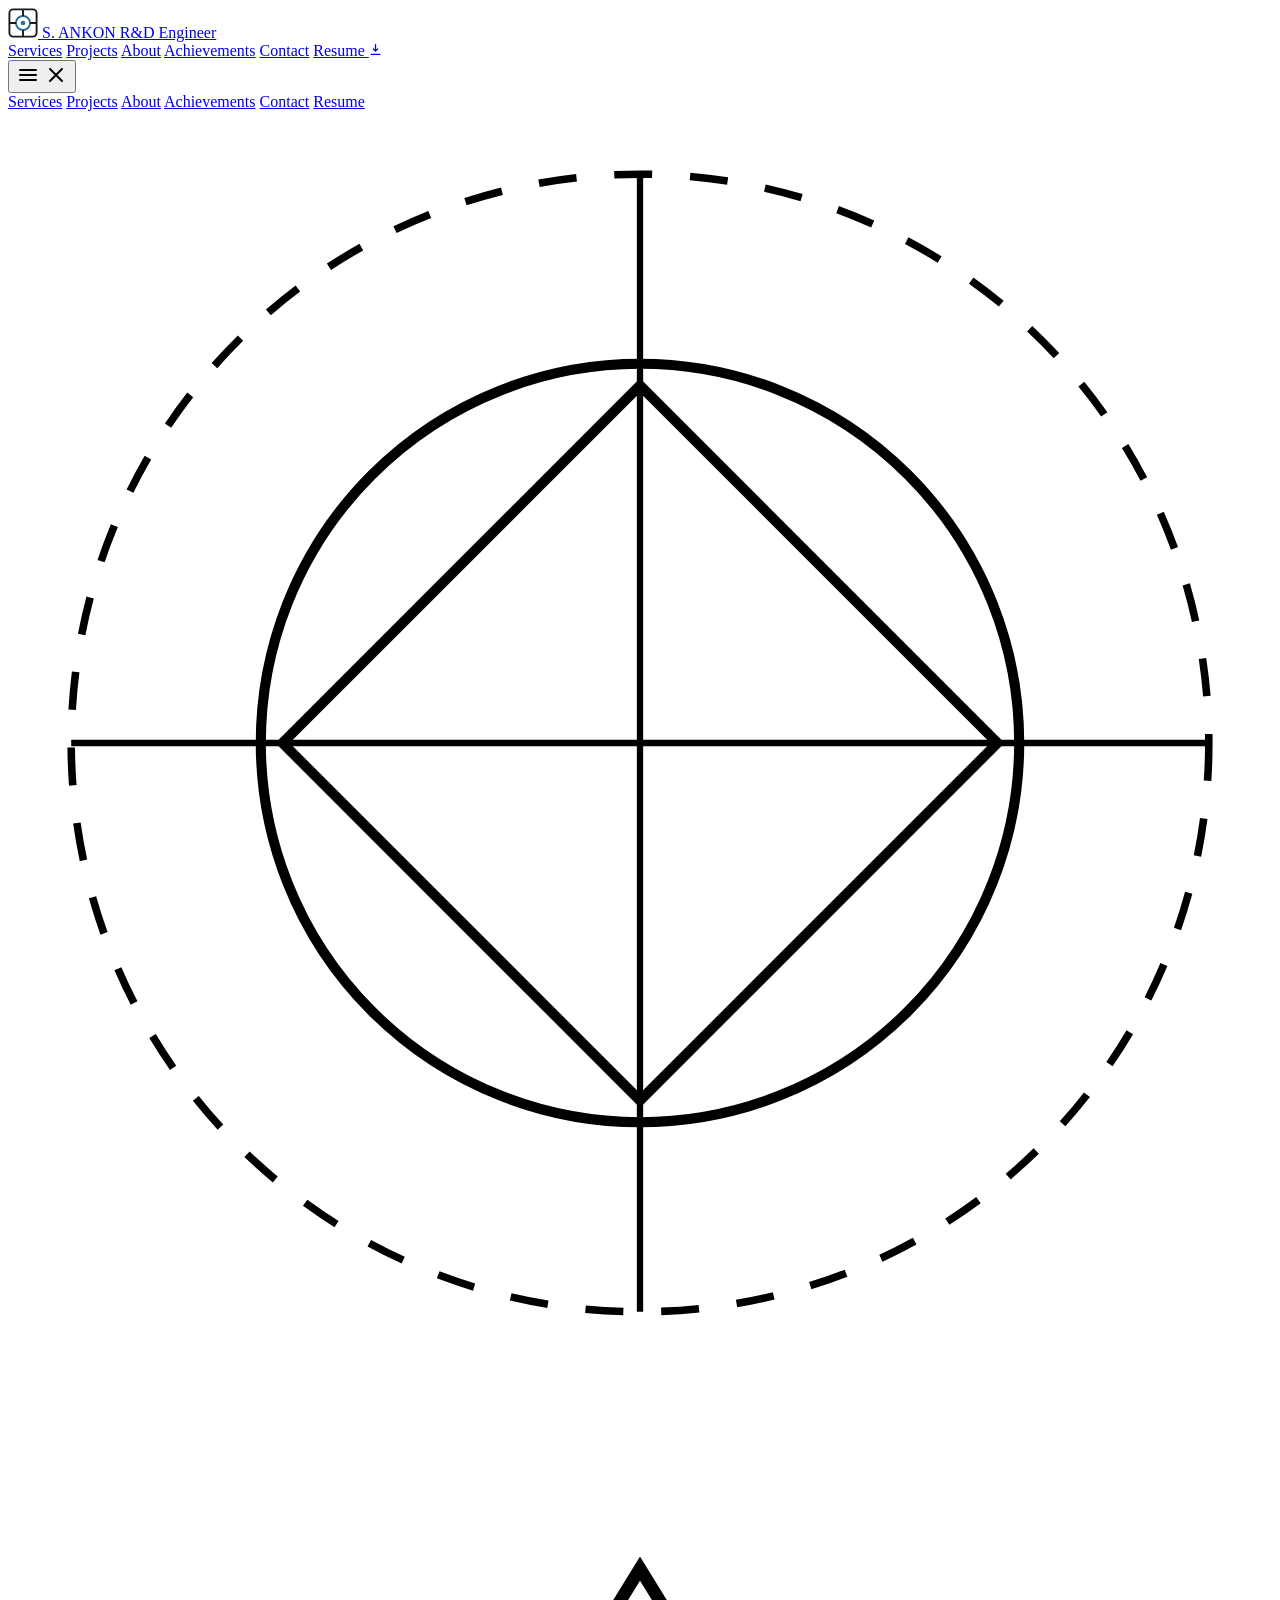
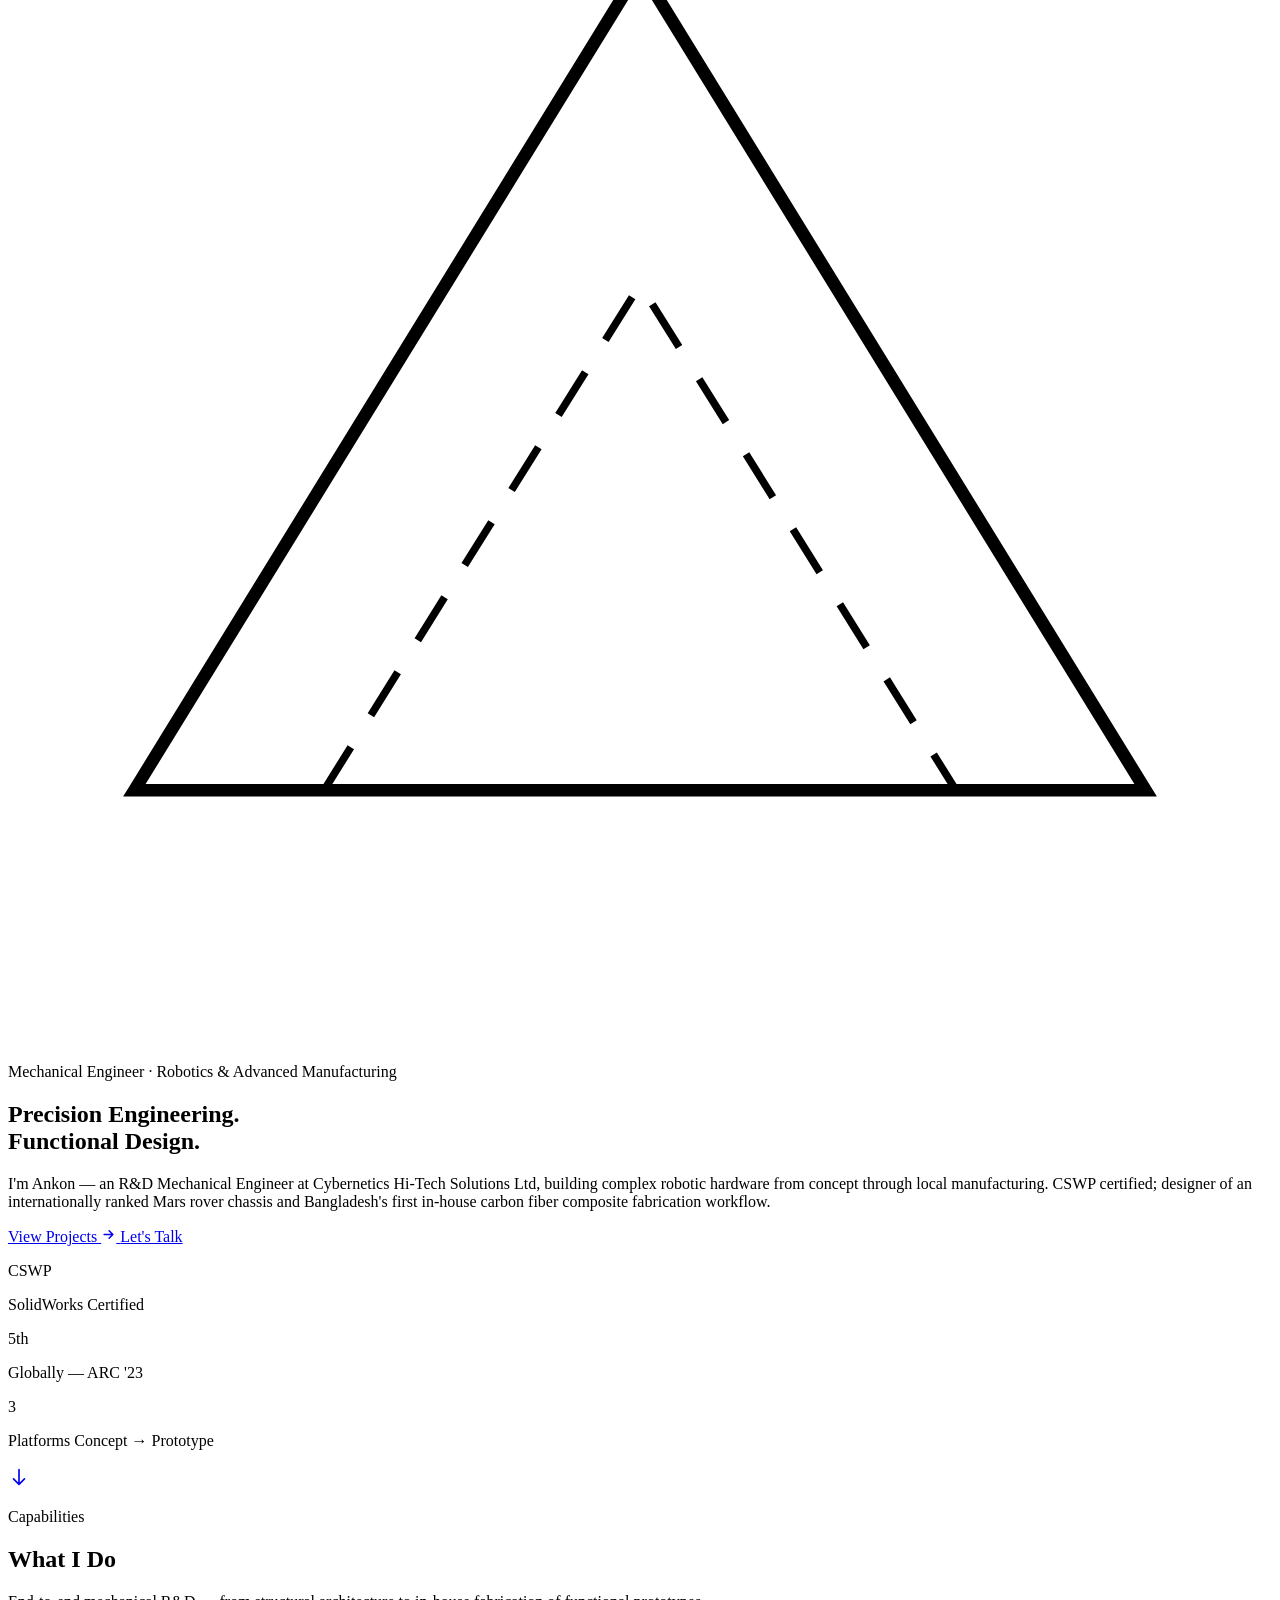
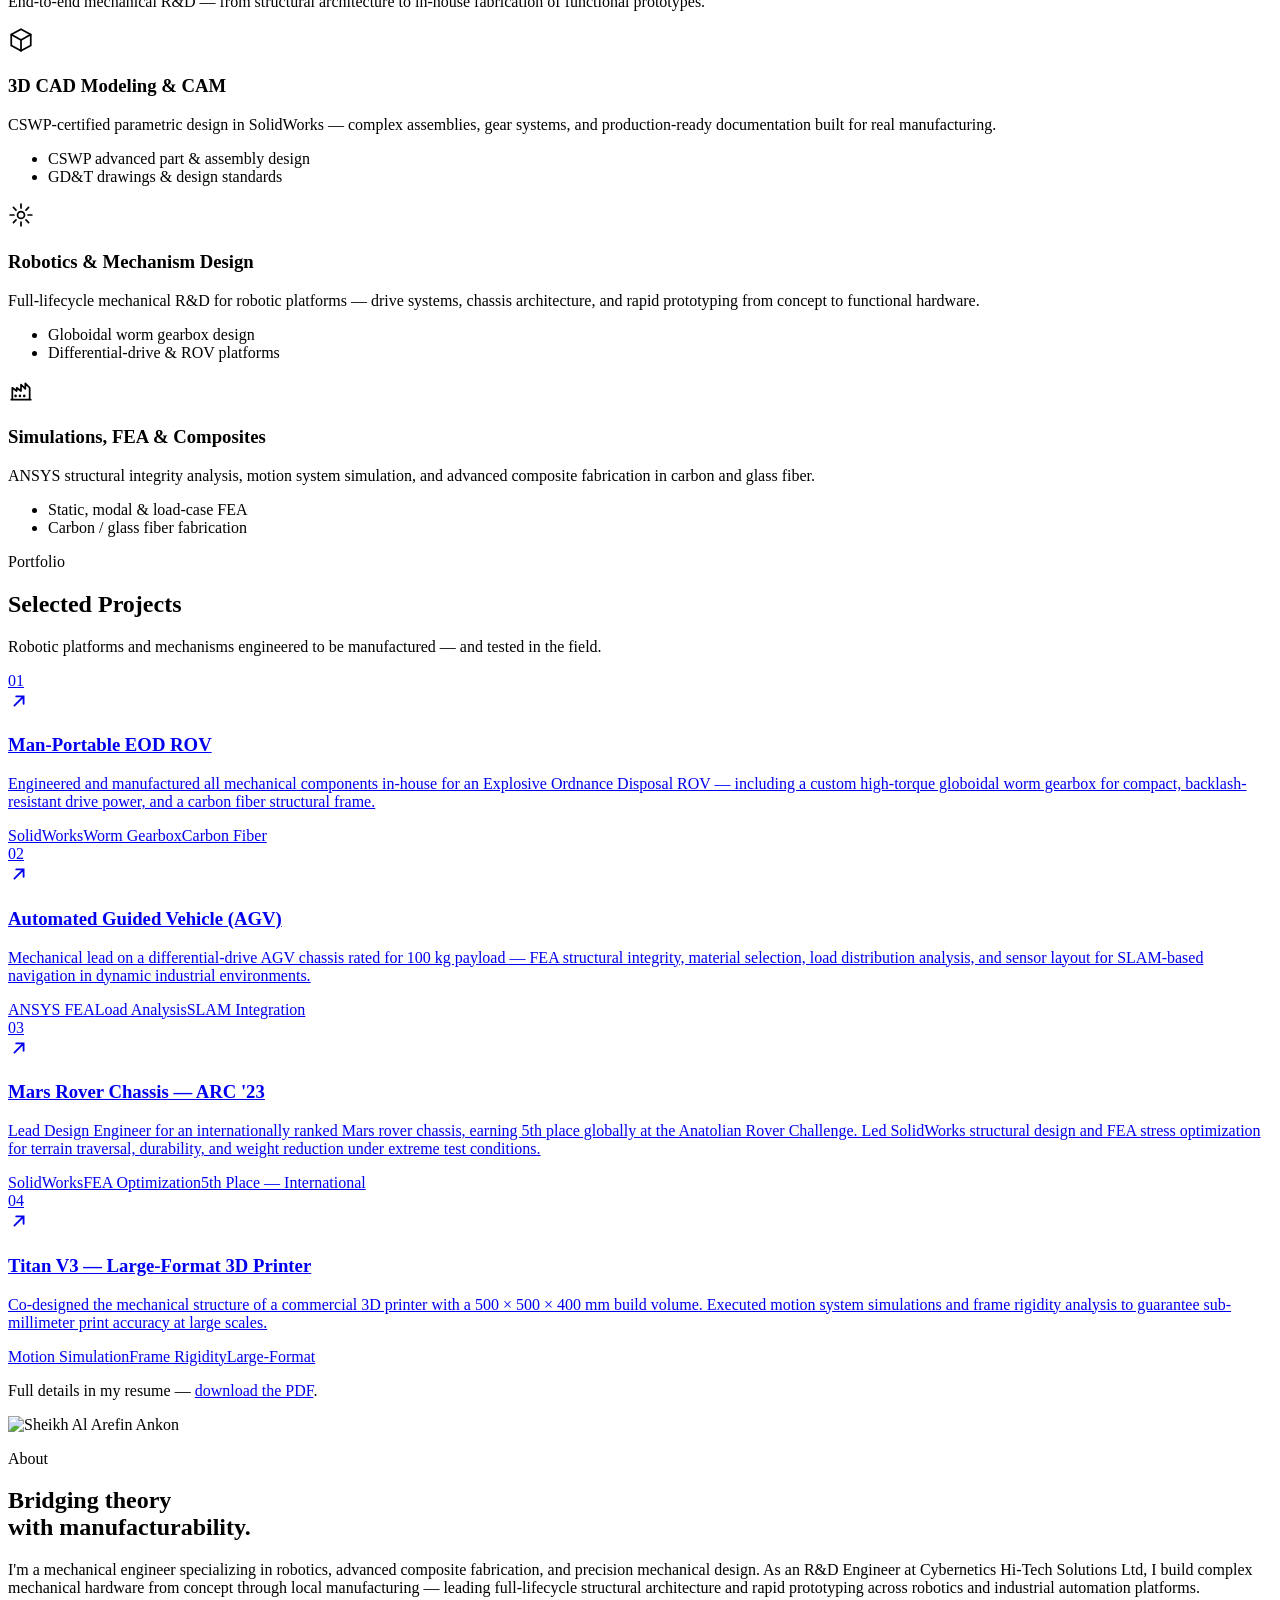
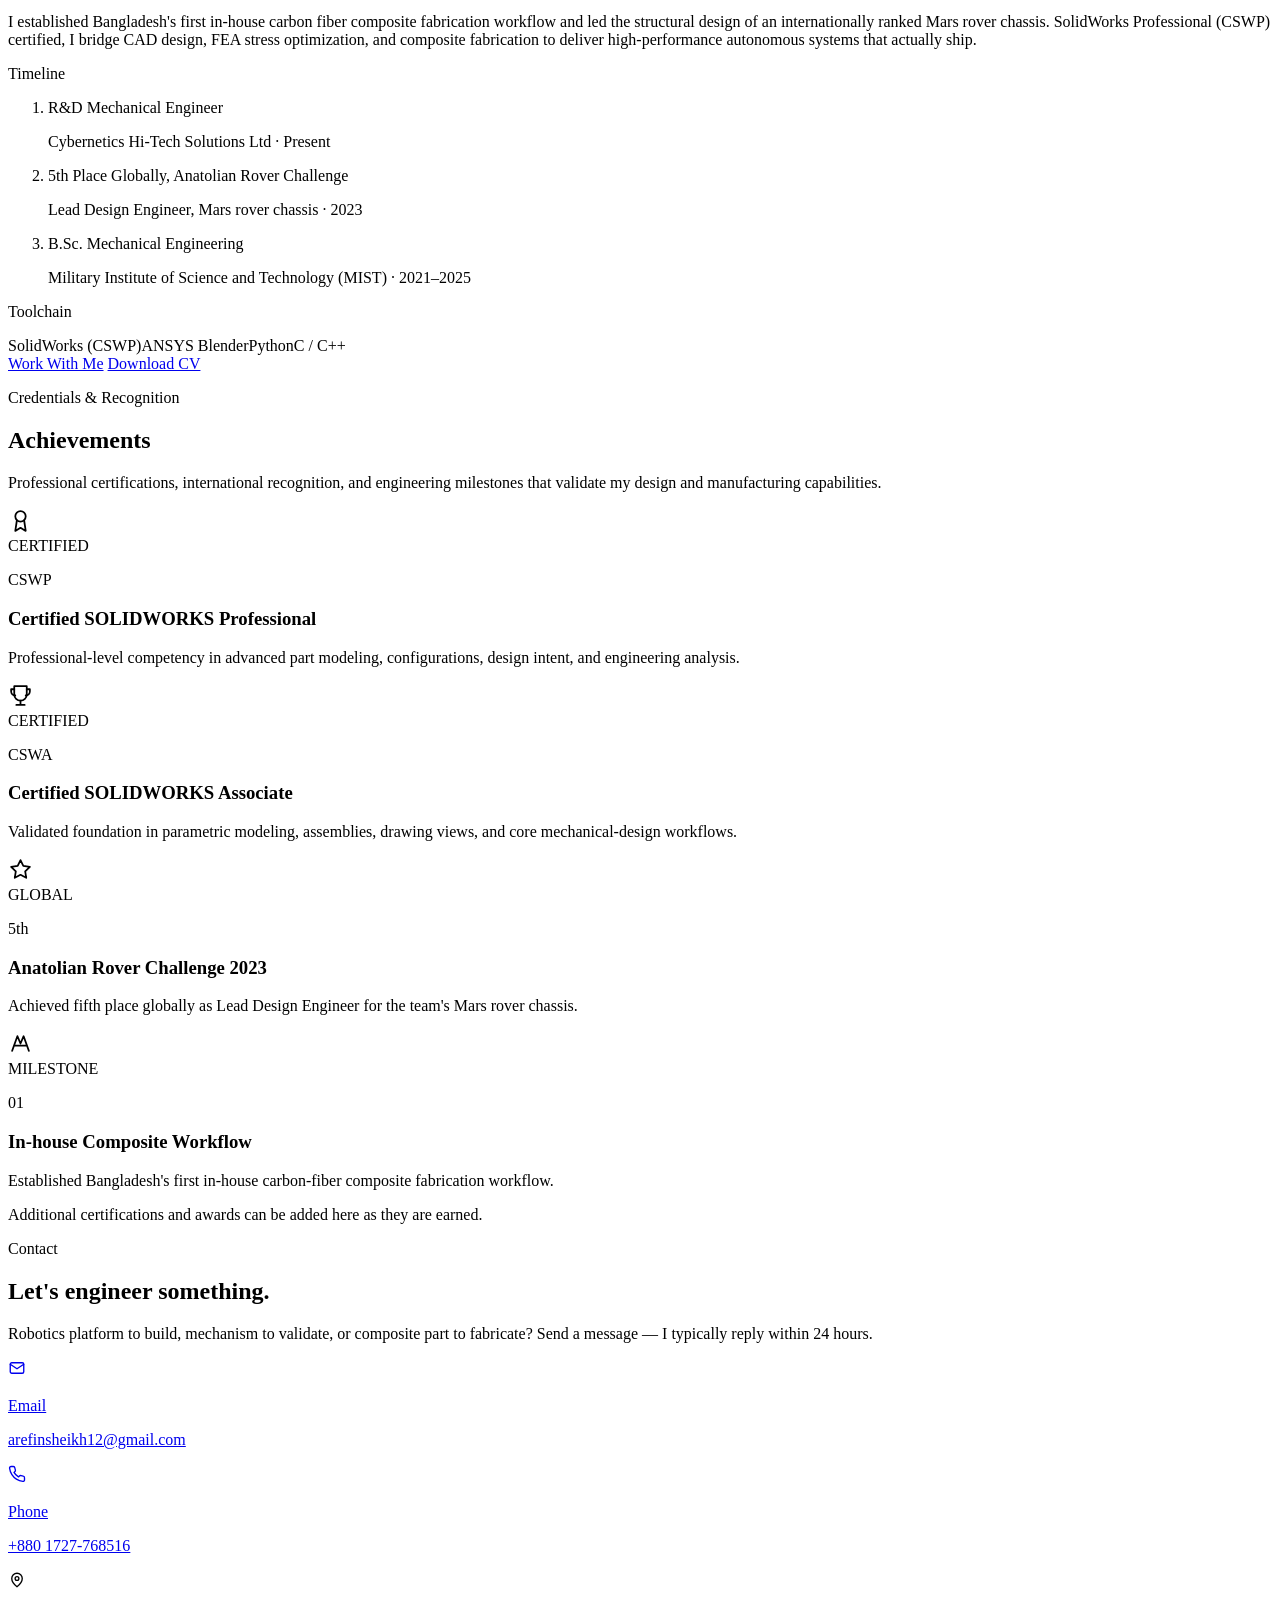
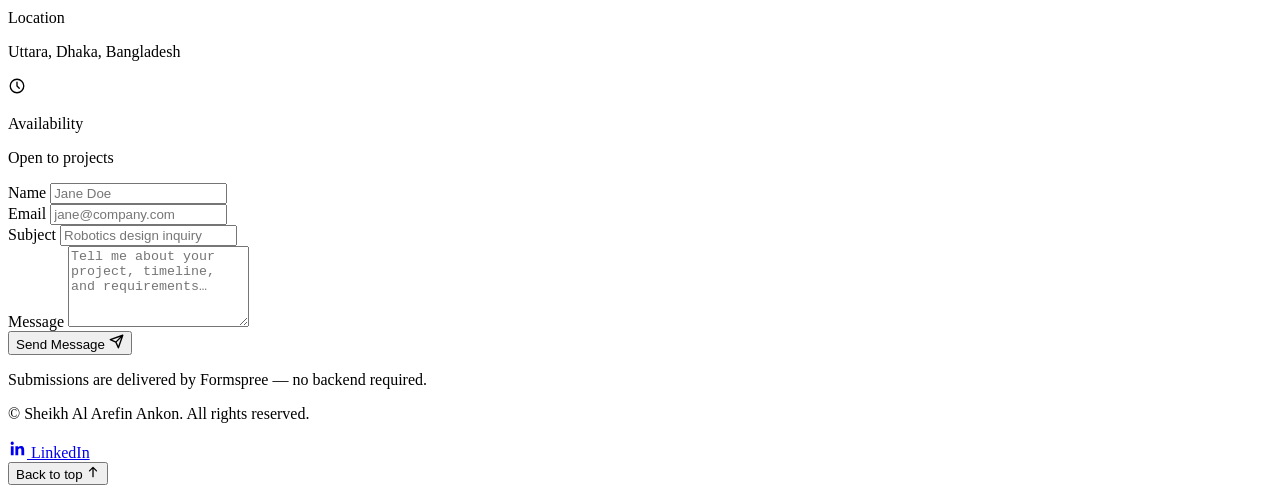
==== index.html @ 16ba6e5d "Update portfolio projects and achievements" ====
<!DOCTYPE html>
<html lang="en" class="scroll-smooth">

<head>
    <meta charset="UTF-8" />
    <meta name="viewport" content="width=device-width, initial-scale=1.0" />
    <title>Sheikh Al Arefin Ankon — Mechanical Engineer | Robotics &amp; Advanced Manufacturing</title>
    <meta name="description"
        content="Portfolio of Sheikh Al Arefin Ankon — R&D Mechanical Engineer specializing in robotics, 3D CAD modeling, complex mechanisms, FEA, and carbon fiber composite fabrication." />

    <!-- Open Graph / Twitter Card — controls the preview card when this link is shared on LinkedIn, Twitter/X, etc. -->
    <!-- TODO: once this site is deployed, replace the relative og:image and og:url below with the full https:// production URLs — social platforms will not resolve relative paths. -->
    <meta property="og:type" content="website" />
    <meta property="og:title"
        content="Sheikh Al Arefin Ankon — Mechanical Engineer | Robotics &amp; Advanced Manufacturing" />
    <meta property="og:description"
        content="R&amp;D Mechanical Engineer specializing in robotics, 3D CAD modeling, complex mechanisms, FEA, and carbon fiber composite fabrication." />
    <meta property="og:image" content="images/headshot.png" />
    <meta property="og:url" content="" />
    <meta name="twitter:card" content="summary_large_image" />
    <meta name="twitter:title" content="Sheikh Al Arefin Ankon — Mechanical Engineer" />
    <meta name="twitter:description"
        content="R&amp;D Mechanical Engineer specializing in robotics, 3D CAD modeling, complex mechanisms, FEA, and carbon fiber composite fabrication." />
    <meta name="twitter:image" content="images/headshot.png" />

    <!-- Fonts -->
    <link rel="preconnect" href="https://fonts.googleapis.com" />
    <link rel="preconnect" href="https://fonts.gstatic.com" crossorigin />
    <link href="https://fonts.googleapis.com/css2?family=Inter:wght@400;500;600;700;800&display=swap"
        rel="stylesheet" />

    <!-- Tailwind CDN -->
    <script src="https://cdn.tailwindcss.com"></script>
    <script>
        tailwind.config = {
            theme: {
                extend: {
                    fontFamily: { sans: ['Inter', 'Helvetica Neue', 'Arial', 'sans-serif'] },
                    colors: {
                        ink: '#16191d',
                        slate2: '#5b6470',
                        mist: '#f6f7f8',
                        line: '#e4e7ea',
                        steel: '#2f6b8f',
                        steelDark: '#245672',
                    },
                    maxWidth: { shell: '72rem' },
                }
            }
        }
    </script>

    <link rel="stylesheet" href="css/styles.css" />
</head>

<body class="bg-white text-ink font-sans antialiased">

    <!-- ================= NAVBAR ================= -->
    <header id="navbar"
        class="fixed top-0 inset-x-0 z-50 bg-white/85 backdrop-blur-md border-b border-transparent transition-all duration-300">
        <nav class="max-w-shell mx-auto flex items-center justify-between px-6 py-4">
            <!-- Logo -->
            <a href="#top" class="flex items-center gap-2.5 group">
                <svg width="30" height="30" viewBox="0 0 32 32" fill="none" aria-hidden="true">
                    <rect x="1.5" y="1.5" width="29" height="29" rx="4" stroke="#16191d" stroke-width="2" />
                    <circle cx="16" cy="16" r="7.5" stroke="#2f6b8f" stroke-width="2" />
                    <circle cx="16" cy="16" r="2.5" fill="#2f6b8f" />
                    <path d="M16 1.5v7M16 23.5v7M1.5 16h7M23.5 16h7" stroke="#16191d" stroke-width="2" />
                </svg>
                <span class="font-bold tracking-tight text-lg">S.&nbsp;ANKON</span>
                <span
                    class="hidden sm:inline text-[10px] uppercase tracking-[0.2em] text-slate2 border-l border-line pl-2.5">R&amp;D
                    Engineer</span>
            </a>

            <!-- Desktop links -->
            <div class="hidden md:flex items-center gap-8 text-sm font-medium">
                <a href="#services" class="nav-link">Services</a>
                <a href="#projects" class="nav-link">Projects</a>
                <a href="#about" class="nav-link">About</a>
                <a href="#achievements" class="nav-link">Achievements</a>
                <a href="#contact" class="nav-link">Contact</a>
                <a href="resume.pdf" target="_blank" rel="noopener" class="btn-resume">
                    Resume
                    <svg width="13" height="13" viewBox="0 0 24 24" fill="none" stroke="currentColor" stroke-width="2.4"
                        stroke-linecap="round" stroke-linejoin="round">
                        <path d="M12 3v12m0 0l-4-4m4 4l4-4M4 21h16" />
                    </svg>
                </a>
            </div>

            <!-- Mobile hamburger -->
            <button id="menu-btn" class="md:hidden p-2 -mr-2" aria-label="Toggle menu" aria-expanded="false"
                aria-controls="mobile-menu">
                <svg id="icon-open" width="24" height="24" viewBox="0 0 24 24" fill="none" stroke="currentColor"
                    stroke-width="2" stroke-linecap="round">
                    <path d="M4 7h16M4 12h16M4 17h16" />
                </svg>
                <svg id="icon-close" width="24" height="24" viewBox="0 0 24 24" fill="none" stroke="currentColor"
                    stroke-width="2" stroke-linecap="round" class="hidden">
                    <path d="M6 6l12 12M18 6L6 18" />
                </svg>
            </button>
        </nav>

        <!-- Mobile menu -->
        <div id="mobile-menu" class="md:hidden hidden border-t border-line bg-white">
            <div class="px-6 py-4 flex flex-col gap-1 text-sm font-medium">
                <a href="#services" class="mobile-link py-2.5">Services</a>
                <a href="#projects" class="mobile-link py-2.5">Projects</a>
                <a href="#about" class="mobile-link py-2.5">About</a>
                <a href="#achievements" class="mobile-link py-2.5">Achievements</a>
                <a href="#contact" class="mobile-link py-2.5">Contact</a>
                <a href="resume.pdf" target="_blank" rel="noopener"
                    class="btn-resume justify-center mt-2 mb-1">Resume</a>
            </div>
        </div>
    </header>

    <!-- ================= HERO ================= -->
    <section id="top" class="relative min-h-screen flex items-center overflow-hidden">
        <!-- CAD wireframe background -->
        <div class="blueprint-bg absolute inset-0 pointer-events-none" aria-hidden="true"></div>
        <div class="absolute inset-0 bg-gradient-to-b from-white/40 via-transparent to-white pointer-events-none"
            aria-hidden="true"></div>

        <!-- Decorative floating geometry -->
        <svg class="absolute right-[6%] top-[18%] w-64 h-64 text-steel/20 hidden lg:block float-slow"
            viewBox="0 0 100 100" fill="none" stroke="currentColor" aria-hidden="true">
            <circle cx="50" cy="50" r="45" stroke-width="0.6" stroke-dasharray="3 3" />
            <circle cx="50" cy="50" r="30" stroke-width="0.8" />
            <path d="M50 5v90M5 50h90" stroke-width="0.5" />
            <rect x="30" y="30" width="40" height="40" stroke-width="0.8" transform="rotate(45 50 50)" />
        </svg>
        <svg class="absolute left-[4%] bottom-[12%] w-40 h-40 text-ink/10 hidden lg:block float-slower"
            viewBox="0 0 100 100" fill="none" stroke="currentColor" aria-hidden="true">
            <path d="M10 80 L50 15 L90 80 Z" stroke-width="1" />
            <path d="M25 80 L50 40 L75 80" stroke-width="0.6" stroke-dasharray="4 3" />
        </svg>

        <div class="relative max-w-shell mx-auto px-6 pt-32 pb-24 w-full">
            <p class="reveal text-xs uppercase tracking-[0.3em] text-steel font-semibold mb-6 flex items-center gap-3">
                <span class="inline-block w-8 h-px bg-steel"></span>
                Mechanical Engineer · Robotics &amp; Advanced Manufacturing
            </p>

            <h1 class="reveal text-5xl sm:text-6xl lg:text-[4.5rem] font-extrabold leading-[1.05] tracking-tight max-w-3xl"
                style="transition-delay:.08s">
                Precision Engineering.<br />
                <span class="text-steel">Functional Design.</span>
            </h1>

            <p class="reveal mt-7 text-lg text-slate2 max-w-xl leading-relaxed" style="transition-delay:.16s">
                I'm Ankon — an R&amp;D Mechanical Engineer at Cybernetics Hi-Tech Solutions Ltd, building
                complex robotic hardware from concept through local manufacturing. CSWP certified;
                designer of an internationally ranked Mars rover chassis and Bangladesh's first
                in-house carbon fiber composite fabrication workflow.
            </p>

            <div class="reveal mt-10 flex flex-wrap gap-4" style="transition-delay:.24s">
                <a href="#projects" class="btn-primary">
                    View Projects
                    <svg width="15" height="15" viewBox="0 0 24 24" fill="none" stroke="currentColor" stroke-width="2.4"
                        stroke-linecap="round" stroke-linejoin="round">
                        <path d="M5 12h14m0 0l-6-6m6 6l-6 6" />
                    </svg>
                </a>
                <a href="#contact" class="btn-secondary">Let's Talk</a>
            </div>

            <!-- Stats strip -->
            <div class="reveal mt-20 grid grid-cols-3 max-w-lg gap-6 border-t border-line pt-8"
                style="transition-delay:.32s">
                <div>
                    <p class="text-2xl sm:text-3xl font-bold">CSWP</p>
                    <p class="text-xs sm:text-sm text-slate2 mt-1">SolidWorks Certified</p>
                </div>
                <div>
                    <p class="text-2xl sm:text-3xl font-bold">5th</p>
                    <p class="text-xs sm:text-sm text-slate2 mt-1">Globally — ARC '23</p>
                </div>
                <div>
                    <p class="text-2xl sm:text-3xl font-bold">3</p>
                    <p class="text-xs sm:text-sm text-slate2 mt-1">Platforms Concept → Prototype</p>
                </div>
            </div>
        </div>

        <!-- Scroll hint -->
        <a href="#services"
            class="absolute bottom-8 left-1/2 -translate-x-1/2 text-slate2 hover:text-steel transition-colors"
            aria-label="Scroll to services">
            <svg class="animate-bounce" width="22" height="22" viewBox="0 0 24 24" fill="none" stroke="currentColor"
                stroke-width="1.8" stroke-linecap="round" stroke-linejoin="round">
                <path d="M12 4v16m0 0l-6-6m6 6l6-6" />
            </svg>
        </a>
    </section>

    <!-- ================= SERVICES ================= -->
    <section id="services" class="bg-mist border-y border-line scroll-mt-20">
        <div class="max-w-shell mx-auto px-6 py-24">
            <div class="reveal flex items-end justify-between flex-wrap gap-4 mb-14">
                <div>
                    <p class="text-xs uppercase tracking-[0.3em] text-steel font-semibold mb-3">Capabilities</p>
                    <h2 class="text-3xl sm:text-4xl font-bold tracking-tight">What I Do</h2>
                </div>
                <p class="text-slate2 max-w-sm text-sm leading-relaxed">End-to-end mechanical R&amp;D — from structural
                    architecture to in-house fabrication of functional prototypes.</p>
            </div>

            <div class="grid md:grid-cols-3 gap-6">
                <!-- Card 1 -->
                <div class="reveal service-card">
                    <div class="icon-box">
                        <svg width="26" height="26" viewBox="0 0 24 24" fill="none" stroke="currentColor"
                            stroke-width="1.6" stroke-linecap="round" stroke-linejoin="round">
                            <path d="M12 2l9 5v10l-9 5-9-5V7l9-5z" />
                            <path d="M12 22V12M3 7l9 5 9-5" />
                        </svg>
                    </div>
                    <h3 class="text-lg font-semibold mb-2.5">3D CAD Modeling &amp; CAM</h3>
                    <p class="text-sm text-slate2 leading-relaxed">
                        CSWP-certified parametric design in SolidWorks — complex assemblies, gear systems,
                        and production-ready documentation built for real manufacturing.
                    </p>
                    <ul class="mt-5 space-y-2 text-sm text-slate2">
                        <li class="flex gap-2.5"><span class="tick"></span>CSWP advanced part &amp; assembly design</li>
                        <li class="flex gap-2.5"><span class="tick"></span>GD&amp;T drawings &amp; design standards</li>
                    </ul>
                </div>

                <!-- Card 2 -->
                <div class="reveal service-card" style="transition-delay:.1s">
                    <div class="icon-box">
                        <svg width="26" height="26" viewBox="0 0 24 24" fill="none" stroke="currentColor"
                            stroke-width="1.6" stroke-linecap="round" stroke-linejoin="round">
                            <circle cx="12" cy="12" r="3.2" />
                            <path
                                d="M12 2v3.5M12 18.5V22M2 12h3.5M18.5 12H22M5 5l2.4 2.4M16.6 16.6L19 19M19 5l-2.4 2.4M7.4 16.6L5 19" />
                        </svg>
                    </div>
                    <h3 class="text-lg font-semibold mb-2.5">Robotics &amp; Mechanism Design</h3>
                    <p class="text-sm text-slate2 leading-relaxed">
                        Full-lifecycle mechanical R&amp;D for robotic platforms — drive systems, chassis
                        architecture, and rapid prototyping from concept to functional hardware.
                    </p>
                    <ul class="mt-5 space-y-2 text-sm text-slate2">
                        <li class="flex gap-2.5"><span class="tick"></span>Globoidal worm gearbox design</li>
                        <li class="flex gap-2.5"><span class="tick"></span>Differential-drive &amp; ROV platforms</li>
                    </ul>
                </div>

                <!-- Card 3 -->
                <div class="reveal service-card" style="transition-delay:.2s">
                    <div class="icon-box">
                        <svg width="26" height="26" viewBox="0 0 24 24" fill="none" stroke="currentColor"
                            stroke-width="1.6" stroke-linecap="round" stroke-linejoin="round">
                            <path d="M3 20h18M4 20V9l4 3V9l4 3V6l4 4V5l4 4v11" />
                            <path d="M7 16.5h.01M11 16.5h.01M15 16.5h.01" stroke-width="2.4" />
                        </svg>
                    </div>
                    <h3 class="text-lg font-semibold mb-2.5">Simulations, FEA &amp; Composites</h3>
                    <p class="text-sm text-slate2 leading-relaxed">
                        ANSYS structural integrity analysis, motion system simulation, and advanced
                        composite fabrication in carbon and glass fiber.
                    </p>
                    <ul class="mt-5 space-y-2 text-sm text-slate2">
                        <li class="flex gap-2.5"><span class="tick"></span>Static, modal &amp; load-case FEA</li>
                        <li class="flex gap-2.5"><span class="tick"></span>Carbon / glass fiber fabrication</li>
                    </ul>
                </div>
            </div>
        </div>
    </section>

    <!-- ================= PROJECTS ================= -->
    <section id="projects" class="scroll-mt-20">
        <div class="max-w-shell mx-auto px-6 py-24">
            <div class="reveal flex items-end justify-between flex-wrap gap-4 mb-14">
                <div>
                    <p class="text-xs uppercase tracking-[0.3em] text-steel font-semibold mb-3">Portfolio</p>
                    <h2 class="text-3xl sm:text-4xl font-bold tracking-tight">Selected Projects</h2>
                </div>
                <p class="text-slate2 max-w-sm text-sm leading-relaxed">Robotic platforms and mechanisms engineered to
                    be manufactured — and tested in the field.</p>
            </div>

            <div class="grid sm:grid-cols-2 gap-6">

                <!-- Project 1 -->
                <a href="projects/eod-rov.html" class="card-link">
                    <article class="reveal project-card">
                        <div class="project-media" style="background-image:url('images/EOD%20ROV.png');">
                            <span class="project-num">01</span>
                            <div class="project-overlay">
                                <svg width="22" height="22" viewBox="0 0 24 24" fill="none" stroke="currentColor"
                                    stroke-width="2" stroke-linecap="round">
                                    <path d="M7 17L17 7M9 7h8v8" />
                                </svg>
                            </div>
                        </div>
                        <div class="p-6">
                            <h3 class="font-semibold text-lg mb-2">Man-Portable EOD ROV</h3>
                            <p class="text-sm text-slate2 leading-relaxed mb-4">
                                Engineered and manufactured all mechanical components in-house for an Explosive
                                Ordnance Disposal ROV — including a custom high-torque globoidal worm gearbox for
                                compact, backlash-resistant drive power, and a carbon fiber structural frame.
                            </p>
                            <div class="flex flex-wrap gap-2">
                                <span class="tag">SolidWorks</span><span class="tag">Worm Gearbox</span><span
                                    class="tag">Carbon Fiber</span>
                            </div>
                        </div>
                    </article>
                </a>

                <!-- Project 2 -->
                <a href="projects/agv.html" class="card-link">
                    <article class="reveal project-card" style="transition-delay:.1s">
                        <div class="project-media" style="background-image:url('images/AGV.png');">
                            <span class="project-num">02</span>
                            <div class="project-overlay">
                                <svg width="22" height="22" viewBox="0 0 24 24" fill="none" stroke="currentColor"
                                    stroke-width="2" stroke-linecap="round">
                                    <path d="M7 17L17 7M9 7h8v8" />
                                </svg>
                            </div>
                        </div>
                        <div class="p-6">
                            <h3 class="font-semibold text-lg mb-2">Automated Guided Vehicle (AGV)</h3>
                            <p class="text-sm text-slate2 leading-relaxed mb-4">
                                Mechanical lead on a differential-drive AGV chassis rated for 100&nbsp;kg payload —
                                FEA structural integrity, material selection, load distribution analysis, and
                                sensor layout for SLAM-based navigation in dynamic industrial environments.
                            </p>
                            <div class="flex flex-wrap gap-2">
                                <span class="tag">ANSYS FEA</span><span class="tag">Load Analysis</span><span
                                    class="tag">SLAM Integration</span>
                            </div>
                        </div>
                    </article>
                </a>

                <!-- Project 3 -->
                <a href="projects/mars-rover.html" class="card-link">
                    <article class="reveal project-card" style="transition-delay:.2s">
                        <div class="project-media" style="background-image:url('images/ARC\ 23.png');">
                            <span class="project-num">03</span>
                            <div class="project-overlay">
                                <svg width="22" height="22" viewBox="0 0 24 24" fill="none" stroke="currentColor"
                                    stroke-width="2" stroke-linecap="round">
                                    <path d="M7 17L17 7M9 7h8v8" />
                                </svg>
                            </div>
                        </div>
                        <div class="p-6">
                            <h3 class="font-semibold text-lg mb-2">Mars Rover Chassis — ARC '23</h3>
                            <p class="text-sm text-slate2 leading-relaxed mb-4">
                                Lead Design Engineer for an internationally ranked Mars rover chassis, earning
                                5th place globally at the Anatolian Rover Challenge. Led SolidWorks structural
                                design and FEA stress optimization for terrain traversal, durability, and weight
                                reduction under extreme test conditions.
                            </p>
                            <div class="flex flex-wrap gap-2">
                                <span class="tag">SolidWorks</span><span class="tag">FEA Optimization</span><span
                                    class="tag">5th Place — International</span>
                            </div>
                        </div>
                    </article>
                </a>

                <!-- Project 4 -->
                <a href="projects/titan-v3.html" class="card-link">
                    <article class="reveal project-card" style="transition-delay:.3s">
                        <div class="project-media" style="background-image:url('images/Titan V-3.png');">
                            <span class="project-num">04</span>
                            <div class="project-overlay">
                                <svg width="22" height="22" viewBox="0 0 24 24" fill="none" stroke="currentColor"
                                    stroke-width="2" stroke-linecap="round">
                                    <path d="M7 17L17 7M9 7h8v8" />
                                </svg>
                            </div>
                        </div>
                        <div class="p-6">
                            <h3 class="font-semibold text-lg mb-2">Titan V3 — Large-Format 3D Printer</h3>
                            <p class="text-sm text-slate2 leading-relaxed mb-4">
                                Co-designed the mechanical structure of a commercial 3D printer with a
                                500 × 500 × 400&nbsp;mm build volume. Executed motion system simulations and frame
                                rigidity analysis to guarantee sub-millimeter print accuracy at large scales.
                            </p>
                            <div class="flex flex-wrap gap-2">
                                <span class="tag">Motion Simulation</span><span class="tag">Frame Rigidity</span><span
                                    class="tag">Large-Format</span>
                            </div>
                        </div>
                    </article>
                </a>

            </div>

            <p class="reveal text-center text-sm text-slate2 mt-12">
                Full details in my resume — <a href="resume.pdf" target="_blank" rel="noopener"
                    class="text-steel font-medium hover:underline underline-offset-4">download the PDF</a>.
            </p>
        </div>
    </section>

    <!-- ================= ABOUT ================= -->
    <section id="about" class="bg-mist border-y border-line scroll-mt-20">
        <div class="max-w-shell mx-auto px-6 py-24 grid lg:grid-cols-2 gap-12 lg:gap-20 items-center">

            <!-- Headshot -->
            <div class="reveal relative">
                <div class="absolute -top-4 -left-4 w-24 h-24 border-t-2 border-l-2 border-steel/40 rounded-tl-lg"
                    aria-hidden="true"></div>
                <div class="absolute -bottom-4 -right-4 w-24 h-24 border-b-2 border-r-2 border-steel/40 rounded-br-lg"
                    aria-hidden="true"></div>
                <div class="headshot-frame">
                    <img src="images/headshot.png" alt="Sheikh Al Arefin Ankon" class="w-full h-full object-cover" />
                </div>
            </div>

            <!-- Bio -->
            <div>
                <p class="reveal text-xs uppercase tracking-[0.3em] text-steel font-semibold mb-3">About</p>
                <h2 class="reveal text-3xl sm:text-4xl font-bold tracking-tight mb-6" style="transition-delay:.08s">
                    Bridging theory<br />with manufacturability.
                </h2>
                <div class="reveal space-y-4 text-slate2 leading-relaxed" style="transition-delay:.16s">
                    <p>
                        I'm a mechanical engineer specializing in robotics, advanced composite fabrication,
                        and precision mechanical design. As an R&amp;D Engineer at Cybernetics Hi-Tech
                        Solutions Ltd, I build complex mechanical hardware from concept through local
                        manufacturing — leading full-lifecycle structural architecture and rapid prototyping
                        across robotics and industrial automation platforms.
                    </p>
                    <p>
                        I established Bangladesh's first in-house carbon fiber composite fabrication
                        workflow and led the structural design of an internationally ranked Mars rover
                        chassis. SolidWorks Professional (CSWP) certified, I bridge CAD design, FEA stress
                        optimization, and composite fabrication to deliver high-performance autonomous
                        systems that actually ship.
                    </p>
                </div>

                <!-- Timeline -->
                <div class="reveal mt-8 pt-8 border-t border-line" style="transition-delay:.2s">
                    <p class="text-xs uppercase tracking-[0.2em] text-slate2 mb-5 font-medium">Timeline</p>
                    <ol class="relative border-l border-line pl-6 space-y-6">
                        <li class="relative">
                            <span class="absolute -left-[27px] top-1 w-2.5 h-2.5 rounded-full bg-steel"
                                aria-hidden="true"></span>
                            <p class="text-sm font-semibold">R&amp;D Mechanical Engineer</p>
                            <p class="text-sm text-slate2 mt-0.5">Cybernetics Hi-Tech Solutions Ltd · Present</p>
                        </li>
                        <li class="relative">
                            <span class="absolute -left-[27px] top-1 w-2.5 h-2.5 rounded-full bg-steel/50"
                                aria-hidden="true"></span>
                            <p class="text-sm font-semibold">5th Place Globally, Anatolian Rover Challenge</p>
                            <p class="text-sm text-slate2 mt-0.5">Lead Design Engineer, Mars rover chassis · 2023</p>
                        </li>
                        <li class="relative">
                            <span class="absolute -left-[27px] top-1 w-2.5 h-2.5 rounded-full bg-steel/50"
                                aria-hidden="true"></span>
                            <p class="text-sm font-semibold">B.Sc. Mechanical Engineering</p>
                            <p class="text-sm text-slate2 mt-0.5">Military Institute of Science and Technology (MIST) ·
                                2021–2025</p>
                        </li>
                    </ol>
                </div>

                <!-- Toolchain -->
                <div class="reveal mt-8 pt-8 border-t border-line" style="transition-delay:.24s">
                    <p class="text-xs uppercase tracking-[0.2em] text-slate2 mb-4 font-medium">Toolchain</p>
                    <div class="flex flex-wrap gap-2">
                        <span class="tag">SolidWorks (CSWP)</span><span class="tag">ANSYS</span>
                        <span class="tag">Blender</span><span class="tag">Python</span><span class="tag">C / C++</span>
                    </div>
                </div>

                <div class="reveal mt-8 flex flex-wrap gap-3" style="transition-delay:.3s">
                    <a href="#contact" class="btn-primary">Work With Me</a>
                    <a href="resume.pdf" target="_blank" rel="noopener" class="btn-secondary">Download CV</a>
                </div>
            </div>
        </div>
    </section>

    <!-- ================= ACHIEVEMENTS ================= -->
    <section id="achievements" class="scroll-mt-20" aria-labelledby="achievements-title">
        <div class="max-w-shell mx-auto px-6 py-24">
            <div class="reveal flex items-end justify-between flex-wrap gap-4 mb-14">
                <div>
                    <p class="text-xs uppercase tracking-[0.3em] text-steel font-semibold mb-3">Credentials &amp;
                        Recognition</p>
                    <h2 id="achievements-title" class="text-3xl sm:text-4xl font-bold tracking-tight">Achievements
                    </h2>
                </div>
                <p class="text-slate2 max-w-md text-sm leading-relaxed">
                    Professional certifications, international recognition, and engineering milestones that validate
                    my design and manufacturing capabilities.
                </p>
            </div>

            <div class="grid sm:grid-cols-2 lg:grid-cols-4 gap-5">
                <article
                    class="reveal rounded-2xl border border-line bg-white p-6 transition-all duration-300 hover:-translate-y-1 hover:border-steel/40 hover:shadow-lg hover:shadow-steel/5">
                    <div class="flex items-start justify-between gap-4 mb-8">
                        <div class="icon-box" aria-hidden="true">
                            <svg width="25" height="25" viewBox="0 0 24 24" fill="none" stroke="currentColor"
                                stroke-width="1.7" stroke-linecap="round" stroke-linejoin="round">
                                <circle cx="12" cy="8" r="5" />
                                <path d="M8.5 12 7 22l5-3 5 3-1.5-10" />
                            </svg>
                        </div>
                        <span class="text-xs font-semibold tracking-[0.18em] text-steel">CERTIFIED</span>
                    </div>
                    <p class="text-3xl font-extrabold tracking-tight text-steel">CSWP</p>
                    <h3 class="font-semibold mt-2">Certified SOLIDWORKS Professional</h3>
                    <p class="text-sm text-slate2 leading-relaxed mt-3">Professional-level competency in advanced
                        part modeling, configurations, design intent, and engineering analysis.</p>
                </article>

                <article
                    class="reveal rounded-2xl border border-line bg-white p-6 transition-all duration-300 hover:-translate-y-1 hover:border-steel/40 hover:shadow-lg hover:shadow-steel/5"
                    style="transition-delay:.08s">
                    <div class="flex items-start justify-between gap-4 mb-8">
                        <div class="icon-box" aria-hidden="true">
                            <svg width="25" height="25" viewBox="0 0 24 24" fill="none" stroke="currentColor"
                                stroke-width="1.7" stroke-linecap="round" stroke-linejoin="round">
                                <path d="M6 3h12v8a6 6 0 0 1-12 0V3Z" />
                                <path d="M6 6H3v2a4 4 0 0 0 4 4M18 6h3v2a4 4 0 0 1-4 4M12 17v4M8 21h8" />
                            </svg>
                        </div>
                        <span class="text-xs font-semibold tracking-[0.18em] text-steel">CERTIFIED</span>
                    </div>
                    <p class="text-3xl font-extrabold tracking-tight text-steel">CSWA</p>
                    <h3 class="font-semibold mt-2">Certified SOLIDWORKS Associate</h3>
                    <p class="text-sm text-slate2 leading-relaxed mt-3">Validated foundation in parametric modeling,
                        assemblies, drawing views, and core mechanical-design workflows.</p>
                </article>

                <article
                    class="reveal rounded-2xl border border-line bg-white p-6 transition-all duration-300 hover:-translate-y-1 hover:border-steel/40 hover:shadow-lg hover:shadow-steel/5"
                    style="transition-delay:.16s">
                    <div class="flex items-start justify-between gap-4 mb-8">
                        <div class="icon-box" aria-hidden="true">
                            <svg width="25" height="25" viewBox="0 0 24 24" fill="none" stroke="currentColor"
                                stroke-width="1.7" stroke-linecap="round" stroke-linejoin="round">
                                <path
                                    d="M12 3 14.7 8.5 21 9.4l-4.5 4.4 1 6.2-5.5-2.9L6.5 20l1-6.2L3 9.4l6.3-.9L12 3Z" />
                            </svg>
                        </div>
                        <span class="text-xs font-semibold tracking-[0.18em] text-steel">GLOBAL</span>
                    </div>
                    <p class="text-3xl font-extrabold tracking-tight text-steel">5th</p>
                    <h3 class="font-semibold mt-2">Anatolian Rover Challenge 2023</h3>
                    <p class="text-sm text-slate2 leading-relaxed mt-3">Achieved fifth place globally as Lead Design
                        Engineer for the team's Mars rover chassis.</p>
                </article>

                <article
                    class="reveal rounded-2xl border border-line bg-white p-6 transition-all duration-300 hover:-translate-y-1 hover:border-steel/40 hover:shadow-lg hover:shadow-steel/5"
                    style="transition-delay:.24s">
                    <div class="flex items-start justify-between gap-4 mb-8">
                        <div class="icon-box" aria-hidden="true">
                            <svg width="25" height="25" viewBox="0 0 24 24" fill="none" stroke="currentColor"
                                stroke-width="1.7" stroke-linecap="round" stroke-linejoin="round">
                                <path d="M4 19 9 5l3 7 3-7 5 14M6 14h12" />
                            </svg>
                        </div>
                        <span class="text-xs font-semibold tracking-[0.18em] text-steel">MILESTONE</span>
                    </div>
                    <p class="text-3xl font-extrabold tracking-tight text-steel">01</p>
                    <h3 class="font-semibold mt-2">In-house Composite Workflow</h3>
                    <p class="text-sm text-slate2 leading-relaxed mt-3">Established Bangladesh's first in-house
                        carbon-fiber composite fabrication workflow.</p>
                </article>
            </div>

            <p class="reveal mt-8 text-sm text-slate2">
                Additional certifications and awards can be added here as they are earned.
            </p>
        </div>
    </section>

    <!-- ================= CONTACT ================= -->
    <section id="contact" class="bg-mist border-y border-line scroll-mt-20">
        <div class="max-w-shell mx-auto px-6 py-24">
            <div class="reveal max-w-2xl mx-auto text-center mb-14">
                <p class="text-xs uppercase tracking-[0.3em] text-steel font-semibold mb-3">Contact</p>
                <h2 class="text-3xl sm:text-4xl font-bold tracking-tight mb-4">Let's engineer something.</h2>
                <p class="text-slate2 leading-relaxed">
                    Robotics platform to build, mechanism to validate, or composite part to fabricate?
                    Send a message — I typically reply within 24 hours.
                </p>
            </div>

            <div class="grid lg:grid-cols-5 gap-10 max-w-4xl mx-auto">
                <!-- Info panel -->
                <div class="reveal lg:col-span-2 space-y-6">
                    <a href="mailto:arefinsheikh12@gmail.com" class="contact-item">
                        <div class="icon-box sm:!w-11 sm:!h-11">
                            <svg width="18" height="18" viewBox="0 0 24 24" fill="none" stroke="currentColor"
                                stroke-width="1.8" stroke-linecap="round" stroke-linejoin="round">
                                <rect x="3" y="5" width="18" height="14" rx="2" />
                                <path d="M3 7l9 6 9-6" />
                            </svg>
                        </div>
                        <div>
                            <p class="text-xs uppercase tracking-widest text-slate2">Email</p>
                            <p class="font-semibold text-sm mt-0.5 break-all">arefinsheikh12@gmail.com</p>
                        </div>
                    </a>
                    <a href="tel:+8801727768516" class="contact-item">
                        <div class="icon-box sm:!w-11 sm:!h-11">
                            <svg width="18" height="18" viewBox="0 0 24 24" fill="none" stroke="currentColor"
                                stroke-width="1.8" stroke-linecap="round" stroke-linejoin="round">
                                <path
                                    d="M22 16.9v3a2 2 0 01-2.2 2 19.8 19.8 0 01-8.6-3.1 19.5 19.5 0 01-6-6A19.8 19.8 0 012.1 4.2 2 2 0 014.1 2h3a2 2 0 012 1.7c.1.9.4 1.9.7 2.8a2 2 0 01-.5 2.1L8 9.9a16 16 0 006 6l1.3-1.3a2 2 0 012.1-.5c.9.3 1.9.6 2.8.7a2 2 0 011.8 2.1z" />
                            </svg>
                        </div>
                        <div>
                            <p class="text-xs uppercase tracking-widest text-slate2">Phone</p>
                            <p class="font-semibold text-sm mt-0.5">+880 1727-768516</p>
                        </div>
                    </a>
                    <div class="contact-item">
                        <div class="icon-box sm:!w-11 sm:!h-11">
                            <svg width="18" height="18" viewBox="0 0 24 24" fill="none" stroke="currentColor"
                                stroke-width="1.8" stroke-linecap="round" stroke-linejoin="round">
                                <path d="M12 21s7-5.5 7-11a7 7 0 10-14 0c0 5.5 7 11 7 11z" />
                                <circle cx="12" cy="10" r="2.5" />
                            </svg>
                        </div>
                        <div>
                            <p class="text-xs uppercase tracking-widest text-slate2">Location</p>
                            <p class="font-semibold text-sm mt-0.5">Uttara, Dhaka, Bangladesh</p>
                        </div>
                    </div>
                    <div class="contact-item">
                        <div class="icon-box sm:!w-11 sm:!h-11">
                            <svg width="18" height="18" viewBox="0 0 24 24" fill="none" stroke="currentColor"
                                stroke-width="1.8" stroke-linecap="round" stroke-linejoin="round">
                                <circle cx="12" cy="12" r="9" />
                                <path d="M12 7v5l3 3" />
                            </svg>
                        </div>
                        <div>
                            <p class="text-xs uppercase tracking-widest text-slate2">Availability</p>
                            <p class="font-semibold text-sm mt-0.5 flex items-center gap-2">
                                <span class="w-2 h-2 rounded-full bg-emerald-500 animate-pulse"></span> Open to projects
                            </p>
                        </div>
                    </div>
                </div>

                <!-- Form -->
                <!-- TODO: sign up at formspree.io, create a form, and replace YOUR_FORM_ID below with the real ID. -->
                <!-- mailto: submission was removed — it's unreliable (depends on the visitor having a desktop mail -->
                <!-- client configured) and fails silently on mobile, which is where most link-in-bio traffic lands. -->
                <form id="contact-form"
                    class="reveal lg:col-span-3 bg-white border border-line rounded-2xl p-6 sm:p-8 space-y-5"
                    style="transition-delay:.12s" action="https://formspree.io/f/YOUR_FORM_ID" method="POST">
                    <div class="grid sm:grid-cols-2 gap-5">
                        <div>
                            <label for="name" class="form-label">Name</label>
                            <input id="name" name="name" type="text" required placeholder="Jane Doe"
                                class="form-input" />
                        </div>
                        <div>
                            <label for="email" class="form-label">Email</label>
                            <input id="email" name="email" type="email" required placeholder="jane@company.com"
                                class="form-input" />
                        </div>
                    </div>
                    <div>
                        <label for="subject" class="form-label">Subject</label>
                        <input id="subject" name="subject" type="text" placeholder="Robotics design inquiry"
                            class="form-input" />
                    </div>
                    <div>
                        <label for="message" class="form-label">Message</label>
                        <textarea id="message" name="message" rows="5" required
                            placeholder="Tell me about your project, timeline, and requirements…"
                            class="form-input resize-none"></textarea>
                    </div>
                    <button type="submit" class="btn-primary w-full justify-center">
                        Send Message
                        <svg width="15" height="15" viewBox="0 0 24 24" fill="none" stroke="currentColor"
                            stroke-width="2.2" stroke-linecap="round" stroke-linejoin="round">
                            <path d="M22 2L11 13M22 2l-7 20-4-9-9-4 20-7z" />
                        </svg>
                    </button>
                    <p class="text-xs text-slate2 text-center">Submissions are delivered by Formspree — no backend
                        required.</p>
                </form>
            </div>
        </div>
    </section>

    <!-- ================= FOOTER ================= -->
    <footer class="border-t border-line bg-white">
        <div class="max-w-shell mx-auto px-6 py-10 flex flex-col sm:flex-row items-center justify-between gap-6">
            <p class="text-sm text-slate2">© <span id="year"></span> Sheikh Al Arefin Ankon. All rights reserved.</p>

            <div class="flex items-center gap-5">
                <a href="https://www.linkedin.com/in/sheikh-al-arefin-ankon-43807a39b?utm_source=share_via&amp;utm_content=profile&amp;utm_medium=member_android"
                    target="_blank" rel="noopener" class="footer-link" aria-label="LinkedIn">
                    <svg width="19" height="19" viewBox="0 0 24 24" fill="currentColor">
                        <path
                            d="M20.45 20.45h-3.55v-5.57c0-1.33-.03-3.04-1.85-3.04-1.86 0-2.14 1.45-2.14 2.94v5.67H9.36V9h3.41v1.56h.05c.47-.9 1.63-1.85 3.36-1.85 3.6 0 4.27 2.37 4.27 5.46v6.28zM5.34 7.43a2.06 2.06 0 110-4.12 2.06 2.06 0 010 4.12zM7.12 20.45H3.56V9h3.56v11.45z" />
                    </svg>
                    LinkedIn
                </a>
            </div>

            <button id="to-top"
                class="text-sm text-slate2 hover:text-steel transition-colors flex items-center gap-1.5">
                Back to top
                <svg width="14" height="14" viewBox="0 0 24 24" fill="none" stroke="currentColor" stroke-width="2.2"
                    stroke-linecap="round" stroke-linejoin="round">
                    <path d="M12 20V4m0 0l-6 6m6-6l6 6" />
                </svg>
            </button>
        </div>
    </footer>

    <script src="js/script.js"></script>
</body>

</html>
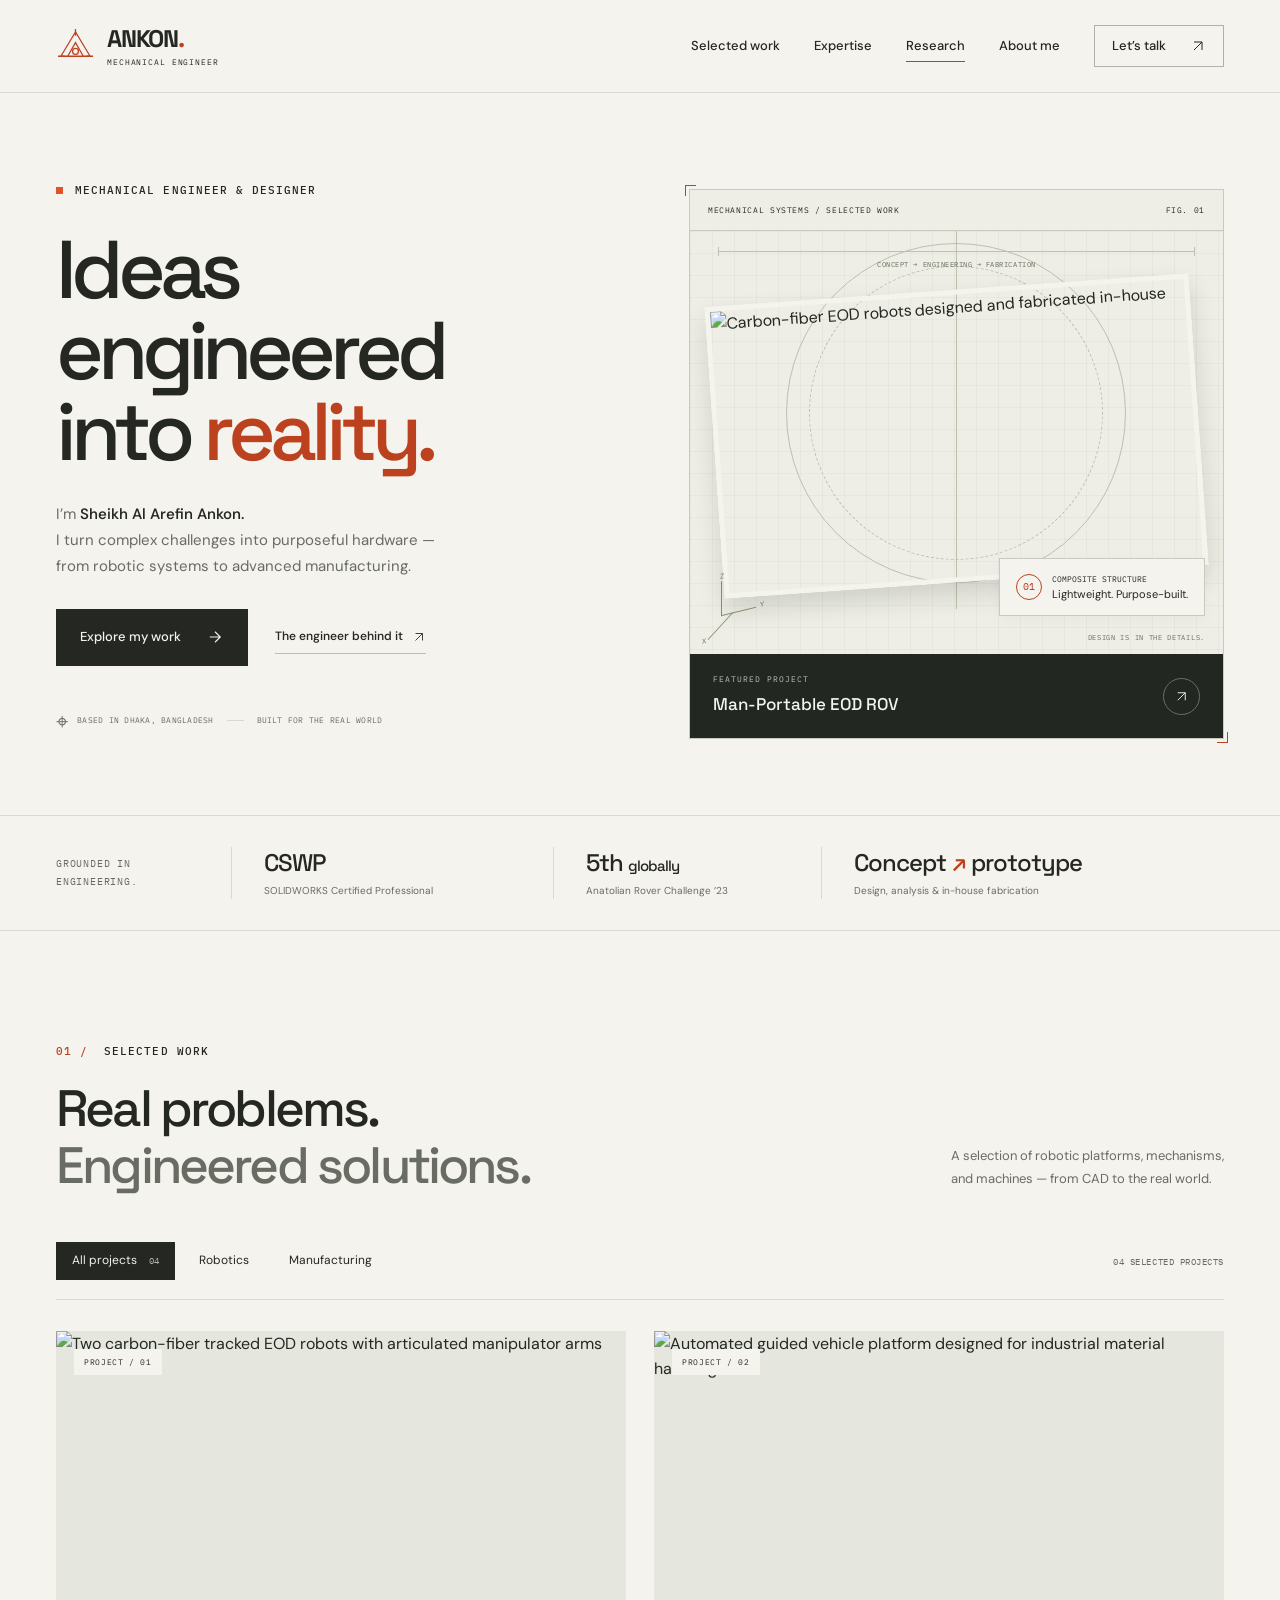
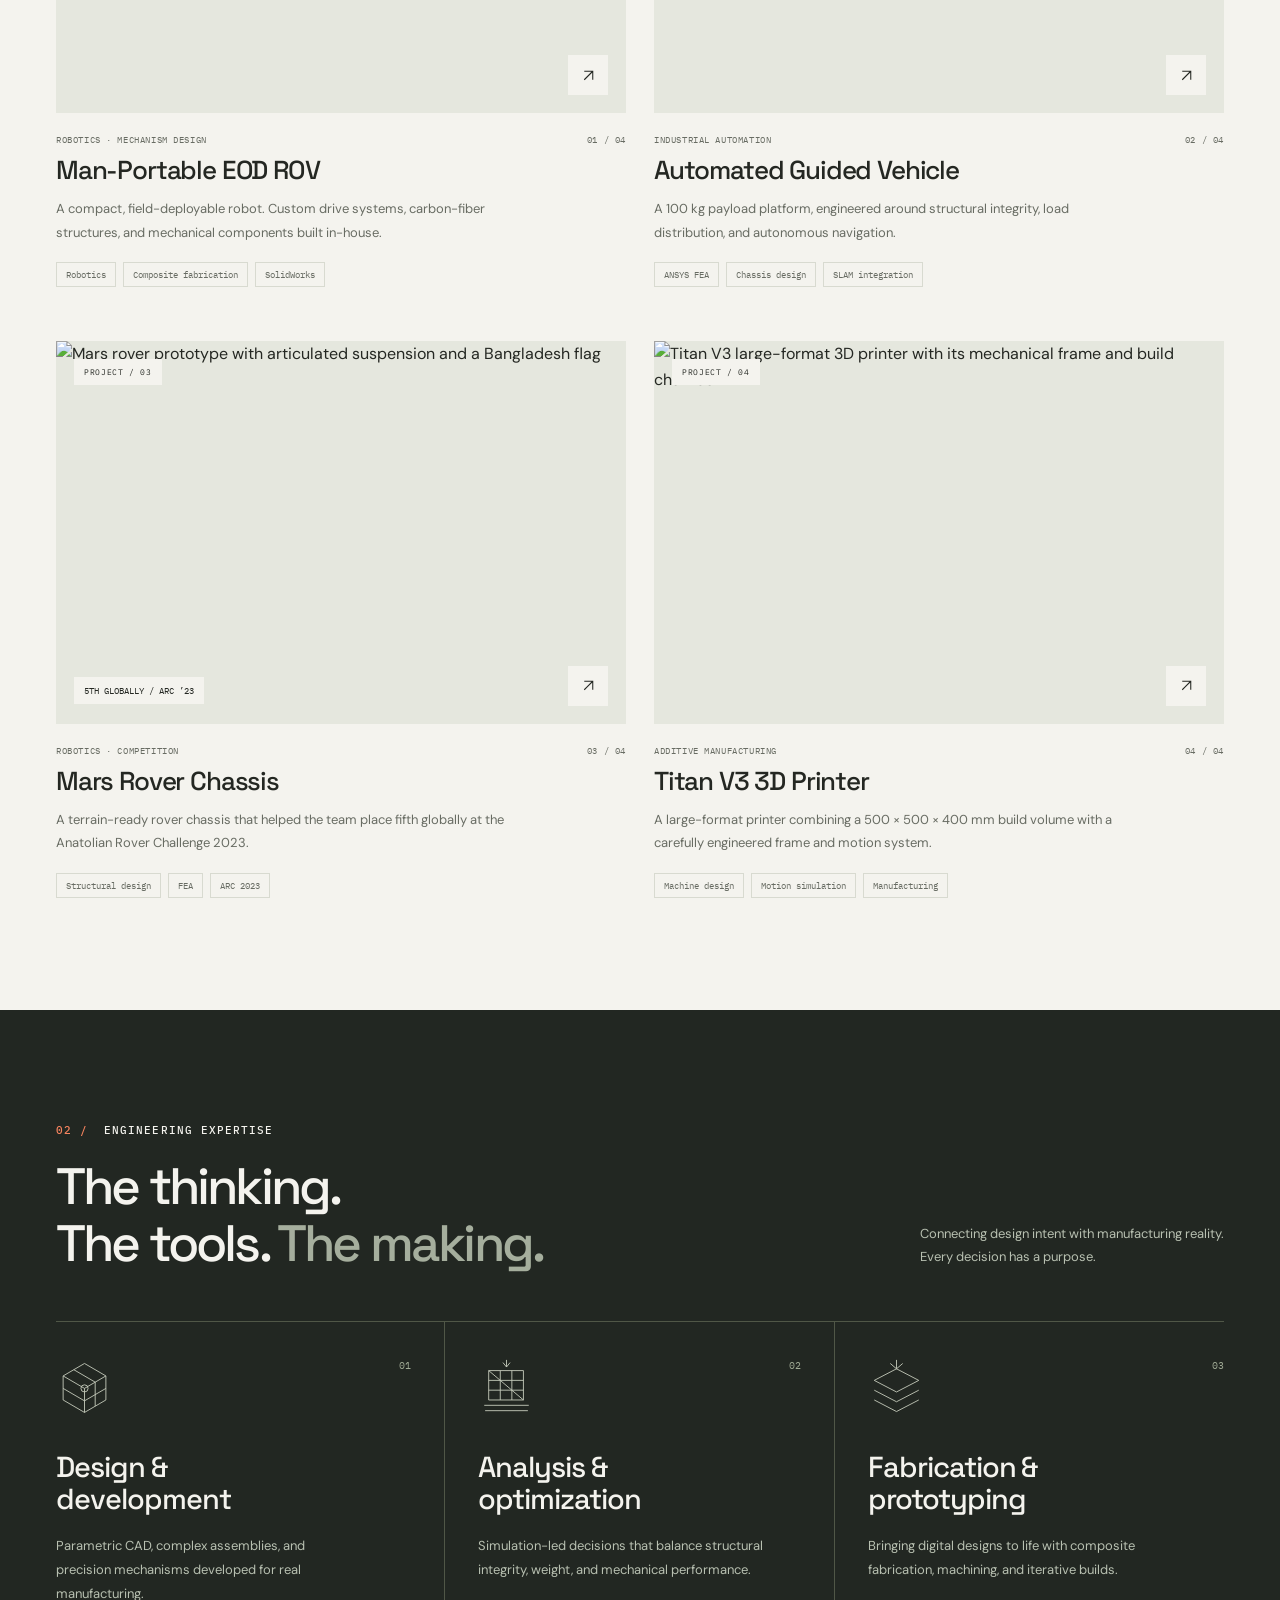
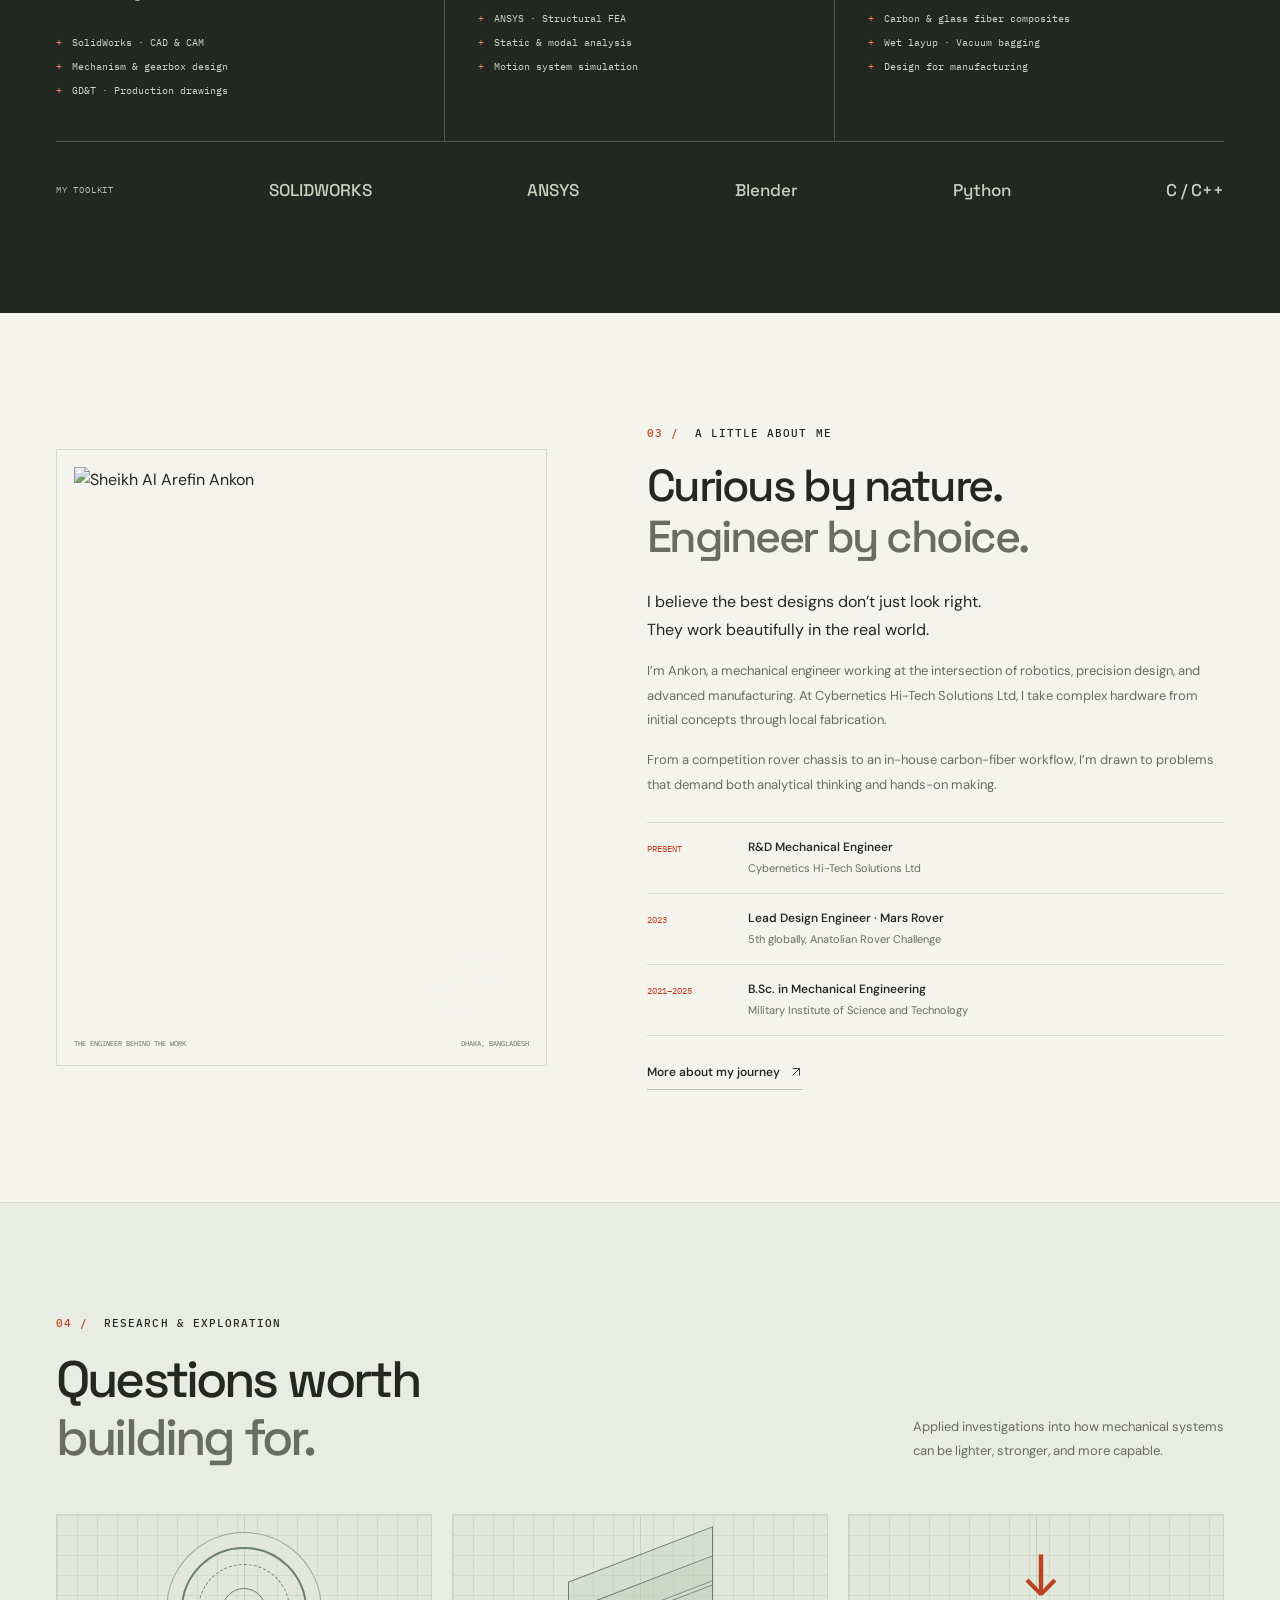
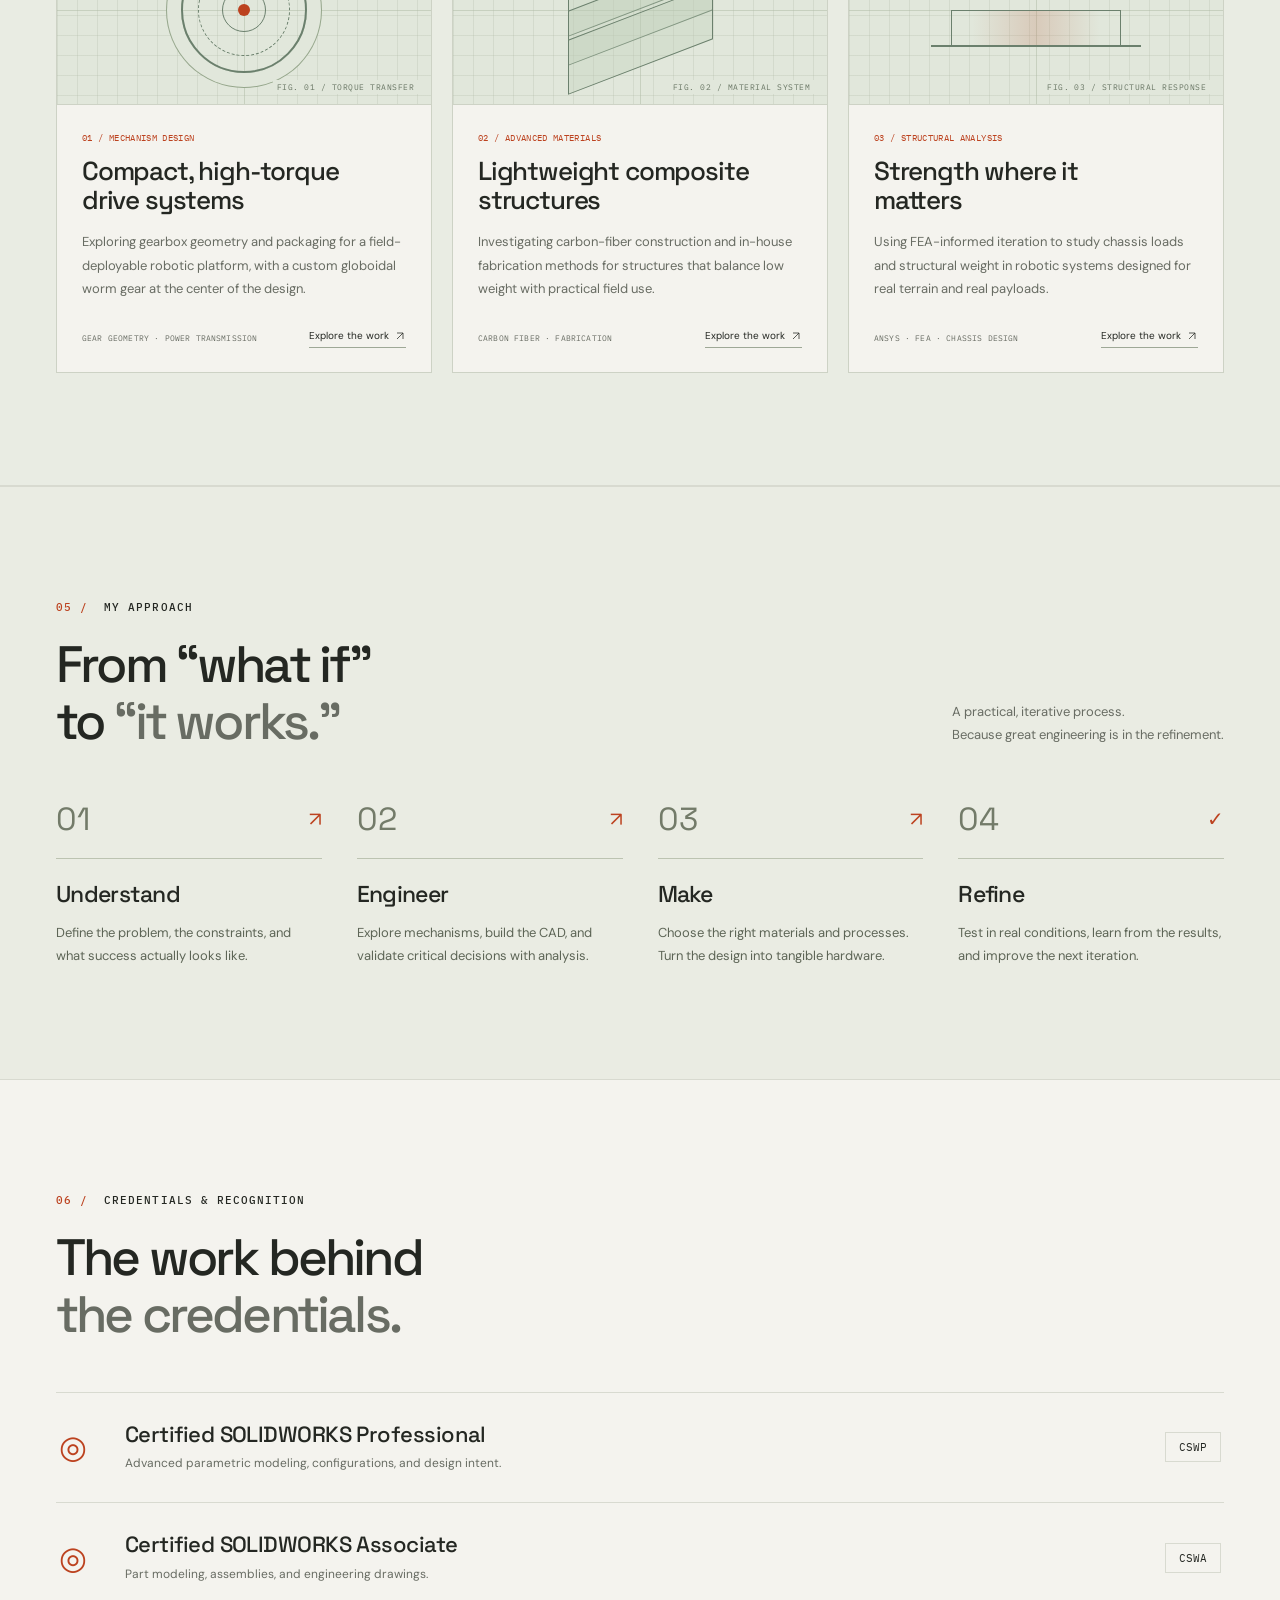
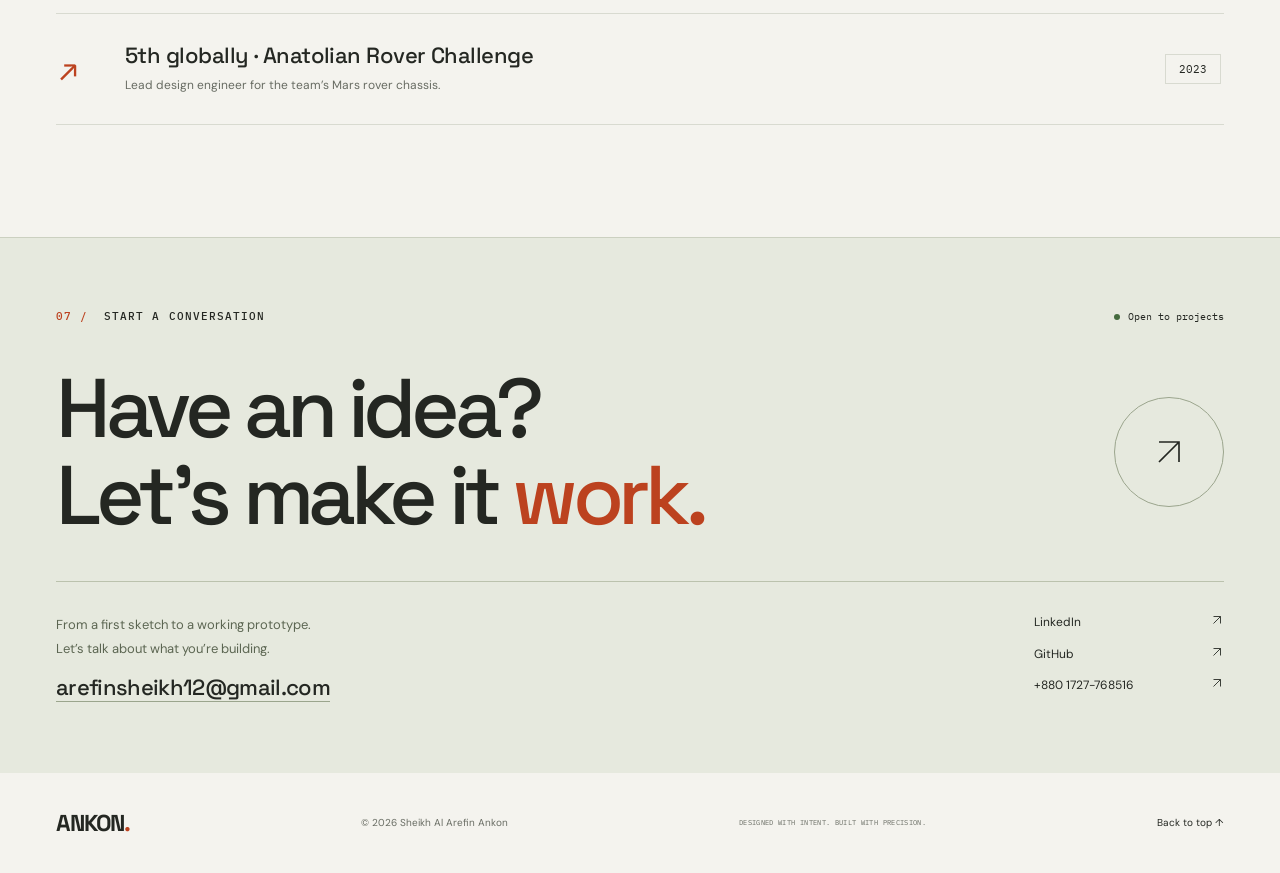
==== commit ac5fb8c0: "Redesign engineering portfolio and add research section" ====
--- a/index.html
+++ b/index.html
@@ -1,733 +1,146 @@
 <!DOCTYPE html>
-<html lang="en" class="scroll-smooth">
+<html lang="en">
+<head>
+<meta charset="UTF-8">
+<meta name="viewport" content="width=device-width, initial-scale=1">
+<meta name="theme-color" content="#f4f3ee">
+<link rel="preconnect" href="https://fonts.googleapis.com">
+<link rel="preconnect" href="https://fonts.gstatic.com" crossorigin>
+<link href="https://fonts.googleapis.com/css2?family=DM+Sans:wght@400;450;500;550;600;650;700&family=IBM+Plex+Mono:wght@400;500&family=Space+Grotesk:wght@400;500;600;700&display=swap" rel="stylesheet">
+<title>Sheikh Al Arefin Ankon — Mechanical Engineer &amp; Designer</title>
+<meta name="description" content="Mechanical engineering from first principles to working prototypes. Explore Ankon’s work in robotics, precision mechanisms, and advanced manufacturing.">
+<meta property="og:type" content="website">
+<meta property="og:title" content="Ankon — Ideas engineered into reality.">
+<meta property="og:description" content="Mechanical engineering, robotics, and advanced manufacturing. Selected work by Sheikh Al Arefin Ankon.">
+<meta property="og:url" content="https://arefinsheikh123.github.io/My-Portfolio/">
+<meta property="og:image" content="https://arefinsheikh123.github.io/My-Portfolio/images/EOD%20ROV.png">
+<meta name="twitter:card" content="summary_large_image">
+<link rel="icon" href="images/favicon.svg" type="image/svg+xml">
+<link rel="stylesheet" href="css/styles.css">
+<script src="js/script.js" defer></script>
+</head>
+<body id="top">
+<a class="skip-link" href="#main">Skip to content</a>
+<header class="site-header" id="navbar">
+  <nav class="shell nav" aria-label="Main navigation">
+    <a class="brand" href="#top" aria-label="Ankon — home"><svg viewBox="0 0 40 40" fill="none" aria-hidden="true"><path d="M5 30 20 5l15 25H5Z"/><path d="M12 30 20 16l8 14M20 2v7M2 30h7M31 30h7"/><circle cx="20" cy="25" r="3"/></svg><span>ANKON<span class="brand-dot">.</span><small>MECHANICAL ENGINEER</small></span></a>
+    <div class="nav-links" id="navigation">
+      <a class="nav-link" href="#projects">Selected work</a>
+      <a class="nav-link" href="#services">Expertise</a>
+      <a class="nav-link" href="#research">Research</a>
+      <a class="nav-link" href="#about">About me</a>
+      <a class="nav-contact" href="#contact">Let’s talk <svg viewBox="0 0 24 24" fill="none" aria-hidden="true"><path d="M6 18 18 6M6 6h12v12"/></svg></a>
+    </div>
+    <button class="menu-toggle" type="button" aria-label="Open navigation" aria-expanded="false" aria-controls="navigation"><span></span><span></span></button>
+  </nav>
+</header>
+<main id="main">
+<section class="hero shell" aria-labelledby="hero-title">
+  <div class="hero-copy">
+    <p class="eyebrow"><span class="orange-dot"></span> MECHANICAL ENGINEER &amp; DESIGNER</p>
+    <h1 id="hero-title">Ideas<br>engineered<br>into <em>reality.</em></h1>
+    <p class="hero-intro">I’m <strong>Sheikh Al Arefin Ankon.</strong><br>I turn complex challenges into purposeful hardware — from robotic systems to advanced manufacturing.</p>
+    <div class="hero-actions"><a class="button button-dark" href="#projects">Explore my work <svg viewBox="0 0 24 24" fill="none" aria-hidden="true"><path d="M5 12h14M12 5l7 7-7 7"/></svg></a><a class="text-link" href="#about">The engineer behind it <svg viewBox="0 0 24 24" fill="none" aria-hidden="true"><path d="M6 18 18 6M6 6h12v12"/></svg></a></div>
+    <div class="hero-location"><span class="crosshair" aria-hidden="true">⌖</span> BASED IN DHAKA, BANGLADESH <span class="location-line"></span> BUILT FOR THE REAL WORLD</div>
+  </div>
+  <div class="hero-visual">
+    <div class="drawing-top"><span>MECHANICAL SYSTEMS / SELECTED WORK</span><span>FIG. 01</span></div>
+    <div class="drawing-field">
+      <div class="drawing-orbit" aria-hidden="true"></div>
+      <span class="dimension dimension-top" aria-hidden="true">CONCEPT → ENGINEERING → FABRICATION</span>
+      <a class="hero-photo" href="projects/eod-rov.html" aria-label="Explore the EOD robot project"><img src="images/EOD%20ROV.png" alt="Carbon-fiber EOD robots designed and fabricated in-house" width="920" height="730" fetchpriority="high"></a>
+      <div class="drawing-callout"><span class="callout-number">01</span><span>COMPOSITE STRUCTURE<br><b>Lightweight. Purpose-built.</b></span></div>
+      <div class="drawing-axis" aria-hidden="true"><span>Z</span><span>Y</span><span>X</span></div>
+      <span class="drawing-caption">DESIGN IS IN THE DETAILS.</span>
+    </div>
+    <a class="drawing-bottom" href="projects/eod-rov.html"><span><small>FEATURED PROJECT</small><strong>Man-Portable EOD ROV</strong></span><span class="round-arrow"><svg viewBox="0 0 24 24" fill="none" aria-hidden="true"><path d="M6 18 18 6M6 6h12v12"/></svg></span></a>
+    <span class="corner corner-tl" aria-hidden="true"></span><span class="corner corner-br" aria-hidden="true"></span>
+  </div>
+</section>
+<div class="proof-strip"><div class="shell proof-inner"><span class="proof-label">GROUNDED IN<br>ENGINEERING.</span><div><strong>CSWP</strong><span>SOLIDWORKS Certified Professional</span></div><div><strong>5th <small>globally</small></strong><span>Anatolian Rover Challenge ’23</span></div><div><strong>Concept <span class="proof-arrow">↗</span> prototype</strong><span>Design, analysis &amp; in-house fabrication</span></div></div></div>
 
-<head>
-    <meta charset="UTF-8" />
-    <meta name="viewport" content="width=device-width, initial-scale=1.0" />
-    <title>Sheikh Al Arefin Ankon — Mechanical Engineer | Robotics &amp; Advanced Manufacturing</title>
-    <meta name="description"
-        content="Portfolio of Sheikh Al Arefin Ankon — R&D Mechanical Engineer specializing in robotics, 3D CAD modeling, complex mechanisms, FEA, and carbon fiber composite fabrication." />
+<section class="section shell" id="projects" aria-labelledby="projects-title">
+  <div class="section-heading reveal"><div><p class="eyebrow"><span class="section-no">01 /</span> SELECTED WORK</p><h2 id="projects-title">Real problems.<br><span class="muted">Engineered solutions.</span></h2></div><p>A selection of robotic platforms, mechanisms,<br class="desktop-break"> and machines — from CAD to the real world.</p></div>
+  <div class="project-toolbar"><div class="filters" role="group" aria-label="Filter projects"><button class="filter active" type="button" data-filter="all" aria-pressed="true">All projects <span>04</span></button><button class="filter" type="button" data-filter="robotics" aria-pressed="false">Robotics</button><button class="filter" type="button" data-filter="manufacturing" aria-pressed="false">Manufacturing</button></div><p class="project-count" role="status" aria-live="polite">04 SELECTED PROJECTS</p></div>
+  <div class="work-grid"><article class="work-card reveal" data-category="robotics">
+<a class="work-image" href="projects/eod-rov.html" aria-label="View Man-Portable EOD ROV case study"><img src="images/EOD%20ROV.png" alt="Two carbon-fiber tracked EOD robots with articulated manipulator arms" loading="lazy" width="920" height="730"><span class="image-index">PROJECT / 01</span><span class="image-arrow"><svg viewBox="0 0 24 24" fill="none" aria-hidden="true"><path d="M6 18 18 6M6 6h12v12"/></svg></span></a>
+<div class="work-meta"><span>ROBOTICS · MECHANISM DESIGN</span><span>01 / 04</span></div><h3><a href="projects/eod-rov.html">Man-Portable EOD ROV</a></h3><p>A compact, field-deployable robot. Custom drive systems, carbon-fiber structures, and mechanical components built in-house.</p><div class="tags"><span>Robotics</span><span>Composite fabrication</span><span>SolidWorks</span></div></article>
+<article class="work-card reveal" data-category="robotics">
+<a class="work-image" href="projects/agv.html" aria-label="View Automated Guided Vehicle case study"><img src="images/agv.png" alt="Automated guided vehicle platform designed for industrial material handling" loading="lazy" width="920" height="730"><span class="image-index">PROJECT / 02</span><span class="image-arrow"><svg viewBox="0 0 24 24" fill="none" aria-hidden="true"><path d="M6 18 18 6M6 6h12v12"/></svg></span></a>
+<div class="work-meta"><span>INDUSTRIAL AUTOMATION</span><span>02 / 04</span></div><h3><a href="projects/agv.html">Automated Guided Vehicle</a></h3><p>A 100 kg payload platform, engineered around structural integrity, load distribution, and autonomous navigation.</p><div class="tags"><span>ANSYS FEA</span><span>Chassis design</span><span>SLAM integration</span></div></article>
+<article class="work-card reveal" data-category="robotics">
+<a class="work-image" href="projects/mars-rover.html" aria-label="View Mars Rover Chassis case study"><img src="images/ARC%2023.png" alt="Mars rover prototype with articulated suspension and a Bangladesh flag" loading="lazy" width="920" height="730"><span class="image-index">PROJECT / 03</span><span class="image-arrow"><svg viewBox="0 0 24 24" fill="none" aria-hidden="true"><path d="M6 18 18 6M6 6h12v12"/></svg></span><span class="image-award">5TH GLOBALLY / ARC ’23</span></a>
+<div class="work-meta"><span>ROBOTICS · COMPETITION</span><span>03 / 04</span></div><h3><a href="projects/mars-rover.html">Mars Rover Chassis</a></h3><p>A terrain-ready rover chassis that helped the team place fifth globally at the Anatolian Rover Challenge 2023.</p><div class="tags"><span>Structural design</span><span>FEA</span><span>ARC 2023</span></div></article>
+<article class="work-card reveal" data-category="manufacturing">
+<a class="work-image" href="projects/titan-v3.html" aria-label="View Titan V3 3D Printer case study"><img src="images/Titan%20V-3.png" alt="Titan V3 large-format 3D printer with its mechanical frame and build chamber" loading="lazy" width="920" height="730"><span class="image-index">PROJECT / 04</span><span class="image-arrow"><svg viewBox="0 0 24 24" fill="none" aria-hidden="true"><path d="M6 18 18 6M6 6h12v12"/></svg></span></a>
+<div class="work-meta"><span>ADDITIVE MANUFACTURING</span><span>04 / 04</span></div><h3><a href="projects/titan-v3.html">Titan V3 3D Printer</a></h3><p>A large-format printer combining a 500 × 500 × 400 mm build volume with a carefully engineered frame and motion system.</p><div class="tags"><span>Machine design</span><span>Motion simulation</span><span>Manufacturing</span></div></article></div>
+</section>
 
-    <!-- Open Graph / Twitter Card — controls the preview card when this link is shared on LinkedIn, Twitter/X, etc. -->
-    <!-- TODO: once this site is deployed, replace the relative og:image and og:url below with the full https:// production URLs — social platforms will not resolve relative paths. -->
-    <meta property="og:type" content="website" />
-    <meta property="og:title"
-        content="Sheikh Al Arefin Ankon — Mechanical Engineer | Robotics &amp; Advanced Manufacturing" />
-    <meta property="og:description"
-        content="R&amp;D Mechanical Engineer specializing in robotics, 3D CAD modeling, complex mechanisms, FEA, and carbon fiber composite fabrication." />
-    <meta property="og:image" content="images/headshot.png" />
-    <meta property="og:url" content="" />
-    <meta name="twitter:card" content="summary_large_image" />
-    <meta name="twitter:title" content="Sheikh Al Arefin Ankon — Mechanical Engineer" />
-    <meta name="twitter:description"
-        content="R&amp;D Mechanical Engineer specializing in robotics, 3D CAD modeling, complex mechanisms, FEA, and carbon fiber composite fabrication." />
-    <meta name="twitter:image" content="images/headshot.png" />
+<section class="expertise-section section" id="services" aria-labelledby="services-title"><div class="shell">
+  <div class="section-heading reveal"><div><p class="eyebrow"><span class="section-no">02 /</span> ENGINEERING EXPERTISE</p><h2 id="services-title">The thinking.<br>The tools. <span class="muted">The making.</span></h2></div><p>Connecting design intent with manufacturing reality.<br>Every decision has a purpose.</p></div>
+  <div class="expertise-grid">
+    <article class="expertise-card reveal"><div class="expertise-top"><svg viewBox="0 0 64 64" fill="none" aria-hidden="true"><path d="m32 5 24 14v27L32 60 8 46V19L32 5Z"/><path d="m8 19 24 14 24-14M32 33v27M20 12l24 14v27M8 33l24 14 24-14"/><circle cx="32" cy="33" r="4"/></svg><span>01</span></div><h3>Design &amp;<br>development</h3><p>Parametric CAD, complex assemblies, and precision mechanisms developed for real manufacturing.</p><ul><li>SolidWorks · CAD &amp; CAM</li><li>Mechanism &amp; gearbox design</li><li>GD&amp;T · Production drawings</li></ul></article>
+    <article class="expertise-card reveal"><div class="expertise-top"><svg viewBox="0 0 64 64" fill="none" aria-hidden="true"><path d="M7 52h50M12 46V13h39v33H12ZM12 13l39 33M25 13v33M38 13v33M12 24h39M12 35h39"/><path d="m28 4 4 5 4-5M32 1v8M8 58h48"/></svg><span>02</span></div><h3>Analysis &amp;<br>optimization</h3><p>Simulation-led decisions that balance structural integrity, weight, and mechanical performance.</p><ul><li>ANSYS · Structural FEA</li><li>Static &amp; modal analysis</li><li>Motion system simulation</li></ul></article>
+    <article class="expertise-card reveal"><div class="expertise-top"><svg viewBox="0 0 64 64" fill="none" aria-hidden="true"><path d="m7 24 25-13 25 13-25 13L7 24Zm0 11 25 13 25-13M7 46l25 13 25-13M32 1v10M25 5l7 6 7-6"/></svg><span>03</span></div><h3>Fabrication &amp;<br>prototyping</h3><p>Bringing digital designs to life with composite fabrication, machining, and iterative builds.</p><ul><li>Carbon &amp; glass fiber composites</li><li>Wet layup · Vacuum bagging</li><li>Design for manufacturing</li></ul></article>
+  </div>
+  <div class="tool-strip"><span>MY TOOLKIT</span><strong>SOLIDWORKS</strong><strong>ANSYS</strong><strong>Blender</strong><strong>Python</strong><strong>C / C++</strong></div>
+</div></section>
 
-    <!-- Fonts -->
-    <link rel="preconnect" href="https://fonts.googleapis.com" />
-    <link rel="preconnect" href="https://fonts.gstatic.com" crossorigin />
-    <link href="https://fonts.googleapis.com/css2?family=Inter:wght@400;500;600;700;800&display=swap"
-        rel="stylesheet" />
+<section class="section shell about-section" id="about" aria-labelledby="about-title">
+  <div class="portrait-wrap reveal"><div class="portrait-image"><img src="images/headshot.png" alt="Sheikh Al Arefin Ankon" loading="lazy" width="2158" height="2585"></div><span class="portrait-mark" aria-hidden="true">A.</span><div class="portrait-caption"><span>THE ENGINEER BEHIND THE WORK</span><span>DHAKA, BANGLADESH</span></div></div>
+  <div class="about-copy reveal"><p class="eyebrow"><span class="section-no">03 /</span> A LITTLE ABOUT ME</p><h2 id="about-title">Curious by nature.<br><span class="muted">Engineer by choice.</span></h2><p class="about-lead">I believe the best designs don’t just look right.<br>They work beautifully in the real world.</p><p>I’m Ankon, a mechanical engineer working at the intersection of robotics, precision design, and advanced manufacturing. At Cybernetics Hi-Tech Solutions Ltd, I take complex hardware from initial concepts through local fabrication.</p><p>From a competition rover chassis to an in-house carbon-fiber workflow, I’m drawn to problems that demand both analytical thinking and hands-on making.</p>
+  <div class="timeline"><div><span>PRESENT</span><p><strong>R&amp;D Mechanical Engineer</strong><small>Cybernetics Hi-Tech Solutions Ltd</small></p></div><div><span>2023</span><p><strong>Lead Design Engineer · Mars Rover</strong><small>5th globally, Anatolian Rover Challenge</small></p></div><div><span>2021–2025</span><p><strong>B.Sc. in Mechanical Engineering</strong><small>Military Institute of Science and Technology</small></p></div></div>
+  <a class="text-link" href="https://www.linkedin.com/in/sheikh-al-arefin-ankon-43807a39b" target="_blank" rel="noopener noreferrer">More about my journey <svg viewBox="0 0 24 24" fill="none" aria-hidden="true"><path d="M6 18 18 6M6 6h12v12"/></svg></a></div>
+</section>
 
-    <!-- Tailwind CDN -->
-    <script src="https://cdn.tailwindcss.com"></script>
-    <script>
-        tailwind.config = {
-            theme: {
-                extend: {
-                    fontFamily: { sans: ['Inter', 'Helvetica Neue', 'Arial', 'sans-serif'] },
-                    colors: {
-                        ink: '#16191d',
-                        slate2: '#5b6470',
-                        mist: '#f6f7f8',
-                        line: '#e4e7ea',
-                        steel: '#2f6b8f',
-                        steelDark: '#245672',
-                    },
-                    maxWidth: { shell: '72rem' },
-                }
-            }
-        }
-    </script>
+<section class="research-section section" id="research" aria-labelledby="research-title">
+  <div class="shell">
+    <div class="section-heading reveal">
+      <div><p class="eyebrow"><span class="section-no">04 /</span> RESEARCH &amp; EXPLORATION</p><h2 id="research-title">Questions worth<br><span class="muted">building for.</span></h2></div>
+      <p>Applied investigations into how mechanical systems<br class="desktop-break"> can be lighter, stronger, and more capable.</p>
+    </div>
+    <div class="research-grid">
+      <article class="research-card reveal">
+        <div class="research-art research-art-gear" aria-hidden="true"><span class="gear-ring"></span><span class="gear-core"></span><span class="art-coordinate">FIG. 01 / TORQUE TRANSFER</span></div>
+        <div class="research-content"><p class="research-index">01 / MECHANISM DESIGN</p><h3>Compact, high-torque drive systems</h3><p>Exploring gearbox geometry and packaging for a field-deployable robotic platform, with a custom globoidal worm gear at the center of the design.</p><div class="research-footer"><span>GEAR GEOMETRY · POWER TRANSMISSION</span><a href="projects/eod-rov.html" aria-label="Explore the EOD ROV drive system">Explore the work <svg viewBox="0 0 24 24" fill="none" aria-hidden="true"><path d="M6 18 18 6M6 6h12v12"/></svg></a></div></div>
+      </article>
+      <article class="research-card reveal">
+        <div class="research-art research-art-layers" aria-hidden="true"><span class="layer layer-one"></span><span class="layer layer-two"></span><span class="layer layer-three"></span><span class="art-coordinate">FIG. 02 / MATERIAL SYSTEM</span></div>
+        <div class="research-content"><p class="research-index">02 / ADVANCED MATERIALS</p><h3>Lightweight composite structures</h3><p>Investigating carbon-fiber construction and in-house fabrication methods for structures that balance low weight with practical field use.</p><div class="research-footer"><span>CARBON FIBER · FABRICATION</span><a href="projects/eod-rov.html" aria-label="Explore the EOD ROV composite structure">Explore the work <svg viewBox="0 0 24 24" fill="none" aria-hidden="true"><path d="M6 18 18 6M6 6h12v12"/></svg></a></div></div>
+      </article>
+      <article class="research-card reveal">
+        <div class="research-art research-art-analysis" aria-hidden="true"><span class="analysis-beam"></span><span class="analysis-load">↓</span><span class="analysis-baseline"></span><span class="art-coordinate">FIG. 03 / STRUCTURAL RESPONSE</span></div>
+        <div class="research-content"><p class="research-index">03 / STRUCTURAL ANALYSIS</p><h3>Strength where it matters</h3><p>Using FEA-informed iteration to study chassis loads and structural weight in robotic systems designed for real terrain and real payloads.</p><div class="research-footer"><span>ANSYS · FEA · CHASSIS DESIGN</span><a href="projects/mars-rover.html" aria-label="Explore Mars rover chassis analysis">Explore the work <svg viewBox="0 0 24 24" fill="none" aria-hidden="true"><path d="M6 18 18 6M6 6h12v12"/></svg></a></div></div>
+      </article>
+    </div>
+  </div>
+</section>
 
-    <link rel="stylesheet" href="css/styles.css" />
-</head>
+<section class="process-section section" aria-labelledby="process-title"><div class="shell">
+<div class="section-heading reveal"><div><p class="eyebrow"><span class="section-no">05 /</span> MY APPROACH</p><h2 id="process-title">From “what if”<br>to <span class="muted">“it works.”</span></h2></div><p>A practical, iterative process.<br>Because great engineering is in the refinement.</p></div>
+<div class="process-grid"><article><span class="process-num">01 <span>↗</span></span><h3>Understand</h3><p>Define the problem, the constraints, and what success actually looks like.</p></article><article><span class="process-num">02 <span>↗</span></span><h3>Engineer</h3><p>Explore mechanisms, build the CAD, and validate critical decisions with analysis.</p></article><article><span class="process-num">03 <span>↗</span></span><h3>Make</h3><p>Choose the right materials and processes. Turn the design into tangible hardware.</p></article><article><span class="process-num">04 <span>✓</span></span><h3>Refine</h3><p>Test in real conditions, learn from the results, and improve the next iteration.</p></article></div>
+</div></section>
 
-<body class="bg-white text-ink font-sans antialiased">
-
-    <!-- ================= NAVBAR ================= -->
-    <header id="navbar"
-        class="fixed top-0 inset-x-0 z-50 bg-white/85 backdrop-blur-md border-b border-transparent transition-all duration-300">
-        <nav class="max-w-shell mx-auto flex items-center justify-between px-6 py-4">
-            <!-- Logo -->
-            <a href="#top" class="flex items-center gap-2.5 group">
-                <svg width="30" height="30" viewBox="0 0 32 32" fill="none" aria-hidden="true">
-                    <rect x="1.5" y="1.5" width="29" height="29" rx="4" stroke="#16191d" stroke-width="2" />
-                    <circle cx="16" cy="16" r="7.5" stroke="#2f6b8f" stroke-width="2" />
-                    <circle cx="16" cy="16" r="2.5" fill="#2f6b8f" />
-                    <path d="M16 1.5v7M16 23.5v7M1.5 16h7M23.5 16h7" stroke="#16191d" stroke-width="2" />
-                </svg>
-                <span class="font-bold tracking-tight text-lg">S.&nbsp;ANKON</span>
-                <span
-                    class="hidden sm:inline text-[10px] uppercase tracking-[0.2em] text-slate2 border-l border-line pl-2.5">R&amp;D
-                    Engineer</span>
-            </a>
-
-            <!-- Desktop links -->
-            <div class="hidden md:flex items-center gap-8 text-sm font-medium">
-                <a href="#services" class="nav-link">Services</a>
-                <a href="#projects" class="nav-link">Projects</a>
-                <a href="#about" class="nav-link">About</a>
-                <a href="#achievements" class="nav-link">Achievements</a>
-                <a href="#contact" class="nav-link">Contact</a>
-                <a href="resume.pdf" target="_blank" rel="noopener" class="btn-resume">
-                    Resume
-                    <svg width="13" height="13" viewBox="0 0 24 24" fill="none" stroke="currentColor" stroke-width="2.4"
-                        stroke-linecap="round" stroke-linejoin="round">
-                        <path d="M12 3v12m0 0l-4-4m4 4l4-4M4 21h16" />
-                    </svg>
-                </a>
-            </div>
-
-            <!-- Mobile hamburger -->
-            <button id="menu-btn" class="md:hidden p-2 -mr-2" aria-label="Toggle menu" aria-expanded="false"
-                aria-controls="mobile-menu">
-                <svg id="icon-open" width="24" height="24" viewBox="0 0 24 24" fill="none" stroke="currentColor"
-                    stroke-width="2" stroke-linecap="round">
-                    <path d="M4 7h16M4 12h16M4 17h16" />
-                </svg>
-                <svg id="icon-close" width="24" height="24" viewBox="0 0 24 24" fill="none" stroke="currentColor"
-                    stroke-width="2" stroke-linecap="round" class="hidden">
-                    <path d="M6 6l12 12M18 6L6 18" />
-                </svg>
-            </button>
-        </nav>
-
-        <!-- Mobile menu -->
-        <div id="mobile-menu" class="md:hidden hidden border-t border-line bg-white">
-            <div class="px-6 py-4 flex flex-col gap-1 text-sm font-medium">
-                <a href="#services" class="mobile-link py-2.5">Services</a>
-                <a href="#projects" class="mobile-link py-2.5">Projects</a>
-                <a href="#about" class="mobile-link py-2.5">About</a>
-                <a href="#achievements" class="mobile-link py-2.5">Achievements</a>
-                <a href="#contact" class="mobile-link py-2.5">Contact</a>
-                <a href="resume.pdf" target="_blank" rel="noopener"
-                    class="btn-resume justify-center mt-2 mb-1">Resume</a>
-            </div>
-        </div>
-    </header>
-
-    <!-- ================= HERO ================= -->
-    <section id="top" class="relative min-h-screen flex items-center overflow-hidden">
-        <!-- CAD wireframe background -->
-        <div class="blueprint-bg absolute inset-0 pointer-events-none" aria-hidden="true"></div>
-        <div class="absolute inset-0 bg-gradient-to-b from-white/40 via-transparent to-white pointer-events-none"
-            aria-hidden="true"></div>
-
-        <!-- Decorative floating geometry -->
-        <svg class="absolute right-[6%] top-[18%] w-64 h-64 text-steel/20 hidden lg:block float-slow"
-            viewBox="0 0 100 100" fill="none" stroke="currentColor" aria-hidden="true">
-            <circle cx="50" cy="50" r="45" stroke-width="0.6" stroke-dasharray="3 3" />
-            <circle cx="50" cy="50" r="30" stroke-width="0.8" />
-            <path d="M50 5v90M5 50h90" stroke-width="0.5" />
-            <rect x="30" y="30" width="40" height="40" stroke-width="0.8" transform="rotate(45 50 50)" />
-        </svg>
-        <svg class="absolute left-[4%] bottom-[12%] w-40 h-40 text-ink/10 hidden lg:block float-slower"
-            viewBox="0 0 100 100" fill="none" stroke="currentColor" aria-hidden="true">
-            <path d="M10 80 L50 15 L90 80 Z" stroke-width="1" />
-            <path d="M25 80 L50 40 L75 80" stroke-width="0.6" stroke-dasharray="4 3" />
-        </svg>
-
-        <div class="relative max-w-shell mx-auto px-6 pt-32 pb-24 w-full">
-            <p class="reveal text-xs uppercase tracking-[0.3em] text-steel font-semibold mb-6 flex items-center gap-3">
-                <span class="inline-block w-8 h-px bg-steel"></span>
-                Mechanical Engineer · Robotics &amp; Advanced Manufacturing
-            </p>
-
-            <h1 class="reveal text-5xl sm:text-6xl lg:text-[4.5rem] font-extrabold leading-[1.05] tracking-tight max-w-3xl"
-                style="transition-delay:.08s">
-                Precision Engineering.<br />
-                <span class="text-steel">Functional Design.</span>
-            </h1>
-
-            <p class="reveal mt-7 text-lg text-slate2 max-w-xl leading-relaxed" style="transition-delay:.16s">
-                I'm Ankon — an R&amp;D Mechanical Engineer at Cybernetics Hi-Tech Solutions Ltd, building
-                complex robotic hardware from concept through local manufacturing. CSWP certified;
-                designer of an internationally ranked Mars rover chassis and Bangladesh's first
-                in-house carbon fiber composite fabrication workflow.
-            </p>
-
-            <div class="reveal mt-10 flex flex-wrap gap-4" style="transition-delay:.24s">
-                <a href="#projects" class="btn-primary">
-                    View Projects
-                    <svg width="15" height="15" viewBox="0 0 24 24" fill="none" stroke="currentColor" stroke-width="2.4"
-                        stroke-linecap="round" stroke-linejoin="round">
-                        <path d="M5 12h14m0 0l-6-6m6 6l-6 6" />
-                    </svg>
-                </a>
-                <a href="#contact" class="btn-secondary">Let's Talk</a>
-            </div>
-
-            <!-- Stats strip -->
-            <div class="reveal mt-20 grid grid-cols-3 max-w-lg gap-6 border-t border-line pt-8"
-                style="transition-delay:.32s">
-                <div>
-                    <p class="text-2xl sm:text-3xl font-bold">CSWP</p>
-                    <p class="text-xs sm:text-sm text-slate2 mt-1">SolidWorks Certified</p>
-                </div>
-                <div>
-                    <p class="text-2xl sm:text-3xl font-bold">5th</p>
-                    <p class="text-xs sm:text-sm text-slate2 mt-1">Globally — ARC '23</p>
-                </div>
-                <div>
-                    <p class="text-2xl sm:text-3xl font-bold">3</p>
-                    <p class="text-xs sm:text-sm text-slate2 mt-1">Platforms Concept → Prototype</p>
-                </div>
-            </div>
-        </div>
-
-        <!-- Scroll hint -->
-        <a href="#services"
-            class="absolute bottom-8 left-1/2 -translate-x-1/2 text-slate2 hover:text-steel transition-colors"
-            aria-label="Scroll to services">
-            <svg class="animate-bounce" width="22" height="22" viewBox="0 0 24 24" fill="none" stroke="currentColor"
-                stroke-width="1.8" stroke-linecap="round" stroke-linejoin="round">
-                <path d="M12 4v16m0 0l-6-6m6 6l6-6" />
-            </svg>
-        </a>
-    </section>
-
-    <!-- ================= SERVICES ================= -->
-    <section id="services" class="bg-mist border-y border-line scroll-mt-20">
-        <div class="max-w-shell mx-auto px-6 py-24">
-            <div class="reveal flex items-end justify-between flex-wrap gap-4 mb-14">
-                <div>
-                    <p class="text-xs uppercase tracking-[0.3em] text-steel font-semibold mb-3">Capabilities</p>
-                    <h2 class="text-3xl sm:text-4xl font-bold tracking-tight">What I Do</h2>
-                </div>
-                <p class="text-slate2 max-w-sm text-sm leading-relaxed">End-to-end mechanical R&amp;D — from structural
-                    architecture to in-house fabrication of functional prototypes.</p>
-            </div>
-
-            <div class="grid md:grid-cols-3 gap-6">
-                <!-- Card 1 -->
-                <div class="reveal service-card">
-                    <div class="icon-box">
-                        <svg width="26" height="26" viewBox="0 0 24 24" fill="none" stroke="currentColor"
-                            stroke-width="1.6" stroke-linecap="round" stroke-linejoin="round">
-                            <path d="M12 2l9 5v10l-9 5-9-5V7l9-5z" />
-                            <path d="M12 22V12M3 7l9 5 9-5" />
-                        </svg>
-                    </div>
-                    <h3 class="text-lg font-semibold mb-2.5">3D CAD Modeling &amp; CAM</h3>
-                    <p class="text-sm text-slate2 leading-relaxed">
-                        CSWP-certified parametric design in SolidWorks — complex assemblies, gear systems,
-                        and production-ready documentation built for real manufacturing.
-                    </p>
-                    <ul class="mt-5 space-y-2 text-sm text-slate2">
-                        <li class="flex gap-2.5"><span class="tick"></span>CSWP advanced part &amp; assembly design</li>
-                        <li class="flex gap-2.5"><span class="tick"></span>GD&amp;T drawings &amp; design standards</li>
-                    </ul>
-                </div>
-
-                <!-- Card 2 -->
-                <div class="reveal service-card" style="transition-delay:.1s">
-                    <div class="icon-box">
-                        <svg width="26" height="26" viewBox="0 0 24 24" fill="none" stroke="currentColor"
-                            stroke-width="1.6" stroke-linecap="round" stroke-linejoin="round">
-                            <circle cx="12" cy="12" r="3.2" />
-                            <path
-                                d="M12 2v3.5M12 18.5V22M2 12h3.5M18.5 12H22M5 5l2.4 2.4M16.6 16.6L19 19M19 5l-2.4 2.4M7.4 16.6L5 19" />
-                        </svg>
-                    </div>
-                    <h3 class="text-lg font-semibold mb-2.5">Robotics &amp; Mechanism Design</h3>
-                    <p class="text-sm text-slate2 leading-relaxed">
-                        Full-lifecycle mechanical R&amp;D for robotic platforms — drive systems, chassis
-                        architecture, and rapid prototyping from concept to functional hardware.
-                    </p>
-                    <ul class="mt-5 space-y-2 text-sm text-slate2">
-                        <li class="flex gap-2.5"><span class="tick"></span>Globoidal worm gearbox design</li>
-                        <li class="flex gap-2.5"><span class="tick"></span>Differential-drive &amp; ROV platforms</li>
-                    </ul>
-                </div>
-
-                <!-- Card 3 -->
-                <div class="reveal service-card" style="transition-delay:.2s">
-                    <div class="icon-box">
-                        <svg width="26" height="26" viewBox="0 0 24 24" fill="none" stroke="currentColor"
-                            stroke-width="1.6" stroke-linecap="round" stroke-linejoin="round">
-                            <path d="M3 20h18M4 20V9l4 3V9l4 3V6l4 4V5l4 4v11" />
-                            <path d="M7 16.5h.01M11 16.5h.01M15 16.5h.01" stroke-width="2.4" />
-                        </svg>
-                    </div>
-                    <h3 class="text-lg font-semibold mb-2.5">Simulations, FEA &amp; Composites</h3>
-                    <p class="text-sm text-slate2 leading-relaxed">
-                        ANSYS structural integrity analysis, motion system simulation, and advanced
-                        composite fabrication in carbon and glass fiber.
-                    </p>
-                    <ul class="mt-5 space-y-2 text-sm text-slate2">
-                        <li class="flex gap-2.5"><span class="tick"></span>Static, modal &amp; load-case FEA</li>
-                        <li class="flex gap-2.5"><span class="tick"></span>Carbon / glass fiber fabrication</li>
-                    </ul>
-                </div>
-            </div>
-        </div>
-    </section>
-
-    <!-- ================= PROJECTS ================= -->
-    <section id="projects" class="scroll-mt-20">
-        <div class="max-w-shell mx-auto px-6 py-24">
-            <div class="reveal flex items-end justify-between flex-wrap gap-4 mb-14">
-                <div>
-                    <p class="text-xs uppercase tracking-[0.3em] text-steel font-semibold mb-3">Portfolio</p>
-                    <h2 class="text-3xl sm:text-4xl font-bold tracking-tight">Selected Projects</h2>
-                </div>
-                <p class="text-slate2 max-w-sm text-sm leading-relaxed">Robotic platforms and mechanisms engineered to
-                    be manufactured — and tested in the field.</p>
-            </div>
-
-            <div class="grid sm:grid-cols-2 gap-6">
-
-                <!-- Project 1 -->
-                <a href="projects/eod-rov.html" class="card-link">
-                    <article class="reveal project-card">
-                        <div class="project-media" style="background-image:url('images/EOD%20ROV.png');">
-                            <span class="project-num">01</span>
-                            <div class="project-overlay">
-                                <svg width="22" height="22" viewBox="0 0 24 24" fill="none" stroke="currentColor"
-                                    stroke-width="2" stroke-linecap="round">
-                                    <path d="M7 17L17 7M9 7h8v8" />
-                                </svg>
-                            </div>
-                        </div>
-                        <div class="p-6">
-                            <h3 class="font-semibold text-lg mb-2">Man-Portable EOD ROV</h3>
-                            <p class="text-sm text-slate2 leading-relaxed mb-4">
-                                Engineered and manufactured all mechanical components in-house for an Explosive
-                                Ordnance Disposal ROV — including a custom high-torque globoidal worm gearbox for
-                                compact, backlash-resistant drive power, and a carbon fiber structural frame.
-                            </p>
-                            <div class="flex flex-wrap gap-2">
-                                <span class="tag">SolidWorks</span><span class="tag">Worm Gearbox</span><span
-                                    class="tag">Carbon Fiber</span>
-                            </div>
-                        </div>
-                    </article>
-                </a>
-
-                <!-- Project 2 -->
-                <a href="projects/agv.html" class="card-link">
-                    <article class="reveal project-card" style="transition-delay:.1s">
-                        <div class="project-media" style="background-image:url('images/AGV.png');">
-                            <span class="project-num">02</span>
-                            <div class="project-overlay">
-                                <svg width="22" height="22" viewBox="0 0 24 24" fill="none" stroke="currentColor"
-                                    stroke-width="2" stroke-linecap="round">
-                                    <path d="M7 17L17 7M9 7h8v8" />
-                                </svg>
-                            </div>
-                        </div>
-                        <div class="p-6">
-                            <h3 class="font-semibold text-lg mb-2">Automated Guided Vehicle (AGV)</h3>
-                            <p class="text-sm text-slate2 leading-relaxed mb-4">
-                                Mechanical lead on a differential-drive AGV chassis rated for 100&nbsp;kg payload —
-                                FEA structural integrity, material selection, load distribution analysis, and
-                                sensor layout for SLAM-based navigation in dynamic industrial environments.
-                            </p>
-                            <div class="flex flex-wrap gap-2">
-                                <span class="tag">ANSYS FEA</span><span class="tag">Load Analysis</span><span
-                                    class="tag">SLAM Integration</span>
-                            </div>
-                        </div>
-                    </article>
-                </a>
-
-                <!-- Project 3 -->
-                <a href="projects/mars-rover.html" class="card-link">
-                    <article class="reveal project-card" style="transition-delay:.2s">
-                        <div class="project-media" style="background-image:url('images/ARC\ 23.png');">
-                            <span class="project-num">03</span>
-                            <div class="project-overlay">
-                                <svg width="22" height="22" viewBox="0 0 24 24" fill="none" stroke="currentColor"
-                                    stroke-width="2" stroke-linecap="round">
-                                    <path d="M7 17L17 7M9 7h8v8" />
-                                </svg>
-                            </div>
-                        </div>
-                        <div class="p-6">
-                            <h3 class="font-semibold text-lg mb-2">Mars Rover Chassis — ARC '23</h3>
-                            <p class="text-sm text-slate2 leading-relaxed mb-4">
-                                Lead Design Engineer for an internationally ranked Mars rover chassis, earning
-                                5th place globally at the Anatolian Rover Challenge. Led SolidWorks structural
-                                design and FEA stress optimization for terrain traversal, durability, and weight
-                                reduction under extreme test conditions.
-                            </p>
-                            <div class="flex flex-wrap gap-2">
-                                <span class="tag">SolidWorks</span><span class="tag">FEA Optimization</span><span
-                                    class="tag">5th Place — International</span>
-                            </div>
-                        </div>
-                    </article>
-                </a>
-
-                <!-- Project 4 -->
-                <a href="projects/titan-v3.html" class="card-link">
-                    <article class="reveal project-card" style="transition-delay:.3s">
-                        <div class="project-media" style="background-image:url('images/Titan V-3.png');">
-                            <span class="project-num">04</span>
-                            <div class="project-overlay">
-                                <svg width="22" height="22" viewBox="0 0 24 24" fill="none" stroke="currentColor"
-                                    stroke-width="2" stroke-linecap="round">
-                                    <path d="M7 17L17 7M9 7h8v8" />
-                                </svg>
-                            </div>
-                        </div>
-                        <div class="p-6">
-                            <h3 class="font-semibold text-lg mb-2">Titan V3 — Large-Format 3D Printer</h3>
-                            <p class="text-sm text-slate2 leading-relaxed mb-4">
-                                Co-designed the mechanical structure of a commercial 3D printer with a
-                                500 × 500 × 400&nbsp;mm build volume. Executed motion system simulations and frame
-                                rigidity analysis to guarantee sub-millimeter print accuracy at large scales.
-                            </p>
-                            <div class="flex flex-wrap gap-2">
-                                <span class="tag">Motion Simulation</span><span class="tag">Frame Rigidity</span><span
-                                    class="tag">Large-Format</span>
-                            </div>
-                        </div>
-                    </article>
-                </a>
-
-            </div>
-
-            <p class="reveal text-center text-sm text-slate2 mt-12">
-                Full details in my resume — <a href="resume.pdf" target="_blank" rel="noopener"
-                    class="text-steel font-medium hover:underline underline-offset-4">download the PDF</a>.
-            </p>
-        </div>
-    </section>
-
-    <!-- ================= ABOUT ================= -->
-    <section id="about" class="bg-mist border-y border-line scroll-mt-20">
-        <div class="max-w-shell mx-auto px-6 py-24 grid lg:grid-cols-2 gap-12 lg:gap-20 items-center">
-
-            <!-- Headshot -->
-            <div class="reveal relative">
-                <div class="absolute -top-4 -left-4 w-24 h-24 border-t-2 border-l-2 border-steel/40 rounded-tl-lg"
-                    aria-hidden="true"></div>
-                <div class="absolute -bottom-4 -right-4 w-24 h-24 border-b-2 border-r-2 border-steel/40 rounded-br-lg"
-                    aria-hidden="true"></div>
-                <div class="headshot-frame">
-                    <img src="images/headshot.png" alt="Sheikh Al Arefin Ankon" class="w-full h-full object-cover" />
-                </div>
-            </div>
-
-            <!-- Bio -->
-            <div>
-                <p class="reveal text-xs uppercase tracking-[0.3em] text-steel font-semibold mb-3">About</p>
-                <h2 class="reveal text-3xl sm:text-4xl font-bold tracking-tight mb-6" style="transition-delay:.08s">
-                    Bridging theory<br />with manufacturability.
-                </h2>
-                <div class="reveal space-y-4 text-slate2 leading-relaxed" style="transition-delay:.16s">
-                    <p>
-                        I'm a mechanical engineer specializing in robotics, advanced composite fabrication,
-                        and precision mechanical design. As an R&amp;D Engineer at Cybernetics Hi-Tech
-                        Solutions Ltd, I build complex mechanical hardware from concept through local
-                        manufacturing — leading full-lifecycle structural architecture and rapid prototyping
-                        across robotics and industrial automation platforms.
-                    </p>
-                    <p>
-                        I established Bangladesh's first in-house carbon fiber composite fabrication
-                        workflow and led the structural design of an internationally ranked Mars rover
-                        chassis. SolidWorks Professional (CSWP) certified, I bridge CAD design, FEA stress
-                        optimization, and composite fabrication to deliver high-performance autonomous
-                        systems that actually ship.
-                    </p>
-                </div>
-
-                <!-- Timeline -->
-                <div class="reveal mt-8 pt-8 border-t border-line" style="transition-delay:.2s">
-                    <p class="text-xs uppercase tracking-[0.2em] text-slate2 mb-5 font-medium">Timeline</p>
-                    <ol class="relative border-l border-line pl-6 space-y-6">
-                        <li class="relative">
-                            <span class="absolute -left-[27px] top-1 w-2.5 h-2.5 rounded-full bg-steel"
-                                aria-hidden="true"></span>
-                            <p class="text-sm font-semibold">R&amp;D Mechanical Engineer</p>
-                            <p class="text-sm text-slate2 mt-0.5">Cybernetics Hi-Tech Solutions Ltd · Present</p>
-                        </li>
-                        <li class="relative">
-                            <span class="absolute -left-[27px] top-1 w-2.5 h-2.5 rounded-full bg-steel/50"
-                                aria-hidden="true"></span>
-                            <p class="text-sm font-semibold">5th Place Globally, Anatolian Rover Challenge</p>
-                            <p class="text-sm text-slate2 mt-0.5">Lead Design Engineer, Mars rover chassis · 2023</p>
-                        </li>
-                        <li class="relative">
-                            <span class="absolute -left-[27px] top-1 w-2.5 h-2.5 rounded-full bg-steel/50"
-                                aria-hidden="true"></span>
-                            <p class="text-sm font-semibold">B.Sc. Mechanical Engineering</p>
-                            <p class="text-sm text-slate2 mt-0.5">Military Institute of Science and Technology (MIST) ·
-                                2021–2025</p>
-                        </li>
-                    </ol>
-                </div>
-
-                <!-- Toolchain -->
-                <div class="reveal mt-8 pt-8 border-t border-line" style="transition-delay:.24s">
-                    <p class="text-xs uppercase tracking-[0.2em] text-slate2 mb-4 font-medium">Toolchain</p>
-                    <div class="flex flex-wrap gap-2">
-                        <span class="tag">SolidWorks (CSWP)</span><span class="tag">ANSYS</span>
-                        <span class="tag">Blender</span><span class="tag">Python</span><span class="tag">C / C++</span>
-                    </div>
-                </div>
-
-                <div class="reveal mt-8 flex flex-wrap gap-3" style="transition-delay:.3s">
-                    <a href="#contact" class="btn-primary">Work With Me</a>
-                    <a href="resume.pdf" target="_blank" rel="noopener" class="btn-secondary">Download CV</a>
-                </div>
-            </div>
-        </div>
-    </section>
-
-    <!-- ================= ACHIEVEMENTS ================= -->
-    <section id="achievements" class="scroll-mt-20" aria-labelledby="achievements-title">
-        <div class="max-w-shell mx-auto px-6 py-24">
-            <div class="reveal flex items-end justify-between flex-wrap gap-4 mb-14">
-                <div>
-                    <p class="text-xs uppercase tracking-[0.3em] text-steel font-semibold mb-3">Credentials &amp;
-                        Recognition</p>
-                    <h2 id="achievements-title" class="text-3xl sm:text-4xl font-bold tracking-tight">Achievements
-                    </h2>
-                </div>
-                <p class="text-slate2 max-w-md text-sm leading-relaxed">
-                    Professional certifications, international recognition, and engineering milestones that validate
-                    my design and manufacturing capabilities.
-                </p>
-            </div>
-
-            <div class="grid sm:grid-cols-2 lg:grid-cols-4 gap-5">
-                <article
-                    class="reveal rounded-2xl border border-line bg-white p-6 transition-all duration-300 hover:-translate-y-1 hover:border-steel/40 hover:shadow-lg hover:shadow-steel/5">
-                    <div class="flex items-start justify-between gap-4 mb-8">
-                        <div class="icon-box" aria-hidden="true">
-                            <svg width="25" height="25" viewBox="0 0 24 24" fill="none" stroke="currentColor"
-                                stroke-width="1.7" stroke-linecap="round" stroke-linejoin="round">
-                                <circle cx="12" cy="8" r="5" />
-                                <path d="M8.5 12 7 22l5-3 5 3-1.5-10" />
-                            </svg>
-                        </div>
-                        <span class="text-xs font-semibold tracking-[0.18em] text-steel">CERTIFIED</span>
-                    </div>
-                    <p class="text-3xl font-extrabold tracking-tight text-steel">CSWP</p>
-                    <h3 class="font-semibold mt-2">Certified SOLIDWORKS Professional</h3>
-                    <p class="text-sm text-slate2 leading-relaxed mt-3">Professional-level competency in advanced
-                        part modeling, configurations, design intent, and engineering analysis.</p>
-                </article>
-
-                <article
-                    class="reveal rounded-2xl border border-line bg-white p-6 transition-all duration-300 hover:-translate-y-1 hover:border-steel/40 hover:shadow-lg hover:shadow-steel/5"
-                    style="transition-delay:.08s">
-                    <div class="flex items-start justify-between gap-4 mb-8">
-                        <div class="icon-box" aria-hidden="true">
-                            <svg width="25" height="25" viewBox="0 0 24 24" fill="none" stroke="currentColor"
-                                stroke-width="1.7" stroke-linecap="round" stroke-linejoin="round">
-                                <path d="M6 3h12v8a6 6 0 0 1-12 0V3Z" />
-                                <path d="M6 6H3v2a4 4 0 0 0 4 4M18 6h3v2a4 4 0 0 1-4 4M12 17v4M8 21h8" />
-                            </svg>
-                        </div>
-                        <span class="text-xs font-semibold tracking-[0.18em] text-steel">CERTIFIED</span>
-                    </div>
-                    <p class="text-3xl font-extrabold tracking-tight text-steel">CSWA</p>
-                    <h3 class="font-semibold mt-2">Certified SOLIDWORKS Associate</h3>
-                    <p class="text-sm text-slate2 leading-relaxed mt-3">Validated foundation in parametric modeling,
-                        assemblies, drawing views, and core mechanical-design workflows.</p>
-                </article>
-
-                <article
-                    class="reveal rounded-2xl border border-line bg-white p-6 transition-all duration-300 hover:-translate-y-1 hover:border-steel/40 hover:shadow-lg hover:shadow-steel/5"
-                    style="transition-delay:.16s">
-                    <div class="flex items-start justify-between gap-4 mb-8">
-                        <div class="icon-box" aria-hidden="true">
-                            <svg width="25" height="25" viewBox="0 0 24 24" fill="none" stroke="currentColor"
-                                stroke-width="1.7" stroke-linecap="round" stroke-linejoin="round">
-                                <path
-                                    d="M12 3 14.7 8.5 21 9.4l-4.5 4.4 1 6.2-5.5-2.9L6.5 20l1-6.2L3 9.4l6.3-.9L12 3Z" />
-                            </svg>
-                        </div>
-                        <span class="text-xs font-semibold tracking-[0.18em] text-steel">GLOBAL</span>
-                    </div>
-                    <p class="text-3xl font-extrabold tracking-tight text-steel">5th</p>
-                    <h3 class="font-semibold mt-2">Anatolian Rover Challenge 2023</h3>
-                    <p class="text-sm text-slate2 leading-relaxed mt-3">Achieved fifth place globally as Lead Design
-                        Engineer for the team's Mars rover chassis.</p>
-                </article>
-
-                <article
-                    class="reveal rounded-2xl border border-line bg-white p-6 transition-all duration-300 hover:-translate-y-1 hover:border-steel/40 hover:shadow-lg hover:shadow-steel/5"
-                    style="transition-delay:.24s">
-                    <div class="flex items-start justify-between gap-4 mb-8">
-                        <div class="icon-box" aria-hidden="true">
-                            <svg width="25" height="25" viewBox="0 0 24 24" fill="none" stroke="currentColor"
-                                stroke-width="1.7" stroke-linecap="round" stroke-linejoin="round">
-                                <path d="M4 19 9 5l3 7 3-7 5 14M6 14h12" />
-                            </svg>
-                        </div>
-                        <span class="text-xs font-semibold tracking-[0.18em] text-steel">MILESTONE</span>
-                    </div>
-                    <p class="text-3xl font-extrabold tracking-tight text-steel">01</p>
-                    <h3 class="font-semibold mt-2">In-house Composite Workflow</h3>
-                    <p class="text-sm text-slate2 leading-relaxed mt-3">Established Bangladesh's first in-house
-                        carbon-fiber composite fabrication workflow.</p>
-                </article>
-            </div>
-
-            <p class="reveal mt-8 text-sm text-slate2">
-                Additional certifications and awards can be added here as they are earned.
-            </p>
-        </div>
-    </section>
-
-    <!-- ================= CONTACT ================= -->
-    <section id="contact" class="bg-mist border-y border-line scroll-mt-20">
-        <div class="max-w-shell mx-auto px-6 py-24">
-            <div class="reveal max-w-2xl mx-auto text-center mb-14">
-                <p class="text-xs uppercase tracking-[0.3em] text-steel font-semibold mb-3">Contact</p>
-                <h2 class="text-3xl sm:text-4xl font-bold tracking-tight mb-4">Let's engineer something.</h2>
-                <p class="text-slate2 leading-relaxed">
-                    Robotics platform to build, mechanism to validate, or composite part to fabricate?
-                    Send a message — I typically reply within 24 hours.
-                </p>
-            </div>
-
-            <div class="grid lg:grid-cols-5 gap-10 max-w-4xl mx-auto">
-                <!-- Info panel -->
-                <div class="reveal lg:col-span-2 space-y-6">
-                    <a href="mailto:arefinsheikh12@gmail.com" class="contact-item">
-                        <div class="icon-box sm:!w-11 sm:!h-11">
-                            <svg width="18" height="18" viewBox="0 0 24 24" fill="none" stroke="currentColor"
-                                stroke-width="1.8" stroke-linecap="round" stroke-linejoin="round">
-                                <rect x="3" y="5" width="18" height="14" rx="2" />
-                                <path d="M3 7l9 6 9-6" />
-                            </svg>
-                        </div>
-                        <div>
-                            <p class="text-xs uppercase tracking-widest text-slate2">Email</p>
-                            <p class="font-semibold text-sm mt-0.5 break-all">arefinsheikh12@gmail.com</p>
-                        </div>
-                    </a>
-                    <a href="tel:+8801727768516" class="contact-item">
-                        <div class="icon-box sm:!w-11 sm:!h-11">
-                            <svg width="18" height="18" viewBox="0 0 24 24" fill="none" stroke="currentColor"
-                                stroke-width="1.8" stroke-linecap="round" stroke-linejoin="round">
-                                <path
-                                    d="M22 16.9v3a2 2 0 01-2.2 2 19.8 19.8 0 01-8.6-3.1 19.5 19.5 0 01-6-6A19.8 19.8 0 012.1 4.2 2 2 0 014.1 2h3a2 2 0 012 1.7c.1.9.4 1.9.7 2.8a2 2 0 01-.5 2.1L8 9.9a16 16 0 006 6l1.3-1.3a2 2 0 012.1-.5c.9.3 1.9.6 2.8.7a2 2 0 011.8 2.1z" />
-                            </svg>
-                        </div>
-                        <div>
-                            <p class="text-xs uppercase tracking-widest text-slate2">Phone</p>
-                            <p class="font-semibold text-sm mt-0.5">+880 1727-768516</p>
-                        </div>
-                    </a>
-                    <div class="contact-item">
-                        <div class="icon-box sm:!w-11 sm:!h-11">
-                            <svg width="18" height="18" viewBox="0 0 24 24" fill="none" stroke="currentColor"
-                                stroke-width="1.8" stroke-linecap="round" stroke-linejoin="round">
-                                <path d="M12 21s7-5.5 7-11a7 7 0 10-14 0c0 5.5 7 11 7 11z" />
-                                <circle cx="12" cy="10" r="2.5" />
-                            </svg>
-                        </div>
-                        <div>
-                            <p class="text-xs uppercase tracking-widest text-slate2">Location</p>
-                            <p class="font-semibold text-sm mt-0.5">Uttara, Dhaka, Bangladesh</p>
-                        </div>
-                    </div>
-                    <div class="contact-item">
-                        <div class="icon-box sm:!w-11 sm:!h-11">
-                            <svg width="18" height="18" viewBox="0 0 24 24" fill="none" stroke="currentColor"
-                                stroke-width="1.8" stroke-linecap="round" stroke-linejoin="round">
-                                <circle cx="12" cy="12" r="9" />
-                                <path d="M12 7v5l3 3" />
-                            </svg>
-                        </div>
-                        <div>
-                            <p class="text-xs uppercase tracking-widest text-slate2">Availability</p>
-                            <p class="font-semibold text-sm mt-0.5 flex items-center gap-2">
-                                <span class="w-2 h-2 rounded-full bg-emerald-500 animate-pulse"></span> Open to projects
-                            </p>
-                        </div>
-                    </div>
-                </div>
-
-                <!-- Form -->
-                <!-- TODO: sign up at formspree.io, create a form, and replace YOUR_FORM_ID below with the real ID. -->
-                <!-- mailto: submission was removed — it's unreliable (depends on the visitor having a desktop mail -->
-                <!-- client configured) and fails silently on mobile, which is where most link-in-bio traffic lands. -->
-                <form id="contact-form"
-                    class="reveal lg:col-span-3 bg-white border border-line rounded-2xl p-6 sm:p-8 space-y-5"
-                    style="transition-delay:.12s" action="https://formspree.io/f/YOUR_FORM_ID" method="POST">
-                    <div class="grid sm:grid-cols-2 gap-5">
-                        <div>
-                            <label for="name" class="form-label">Name</label>
-                            <input id="name" name="name" type="text" required placeholder="Jane Doe"
-                                class="form-input" />
-                        </div>
-                        <div>
-                            <label for="email" class="form-label">Email</label>
-                            <input id="email" name="email" type="email" required placeholder="jane@company.com"
-                                class="form-input" />
-                        </div>
-                    </div>
-                    <div>
-                        <label for="subject" class="form-label">Subject</label>
-                        <input id="subject" name="subject" type="text" placeholder="Robotics design inquiry"
-                            class="form-input" />
-                    </div>
-                    <div>
-                        <label for="message" class="form-label">Message</label>
-                        <textarea id="message" name="message" rows="5" required
-                            placeholder="Tell me about your project, timeline, and requirements…"
-                            class="form-input resize-none"></textarea>
-                    </div>
-                    <button type="submit" class="btn-primary w-full justify-center">
-                        Send Message
-                        <svg width="15" height="15" viewBox="0 0 24 24" fill="none" stroke="currentColor"
-                            stroke-width="2.2" stroke-linecap="round" stroke-linejoin="round">
-                            <path d="M22 2L11 13M22 2l-7 20-4-9-9-4 20-7z" />
-                        </svg>
-                    </button>
-                    <p class="text-xs text-slate2 text-center">Submissions are delivered by Formspree — no backend
-                        required.</p>
-                </form>
-            </div>
-        </div>
-    </section>
-
-    <!-- ================= FOOTER ================= -->
-    <footer class="border-t border-line bg-white">
-        <div class="max-w-shell mx-auto px-6 py-10 flex flex-col sm:flex-row items-center justify-between gap-6">
-            <p class="text-sm text-slate2">© <span id="year"></span> Sheikh Al Arefin Ankon. All rights reserved.</p>
-
-            <div class="flex items-center gap-5">
-                <a href="https://www.linkedin.com/in/sheikh-al-arefin-ankon-43807a39b?utm_source=share_via&amp;utm_content=profile&amp;utm_medium=member_android"
-                    target="_blank" rel="noopener" class="footer-link" aria-label="LinkedIn">
-                    <svg width="19" height="19" viewBox="0 0 24 24" fill="currentColor">
-                        <path
-                            d="M20.45 20.45h-3.55v-5.57c0-1.33-.03-3.04-1.85-3.04-1.86 0-2.14 1.45-2.14 2.94v5.67H9.36V9h3.41v1.56h.05c.47-.9 1.63-1.85 3.36-1.85 3.6 0 4.27 2.37 4.27 5.46v6.28zM5.34 7.43a2.06 2.06 0 110-4.12 2.06 2.06 0 010 4.12zM7.12 20.45H3.56V9h3.56v11.45z" />
-                    </svg>
-                    LinkedIn
-                </a>
-            </div>
-
-            <button id="to-top"
-                class="text-sm text-slate2 hover:text-steel transition-colors flex items-center gap-1.5">
-                Back to top
-                <svg width="14" height="14" viewBox="0 0 24 24" fill="none" stroke="currentColor" stroke-width="2.2"
-                    stroke-linecap="round" stroke-linejoin="round">
-                    <path d="M12 20V4m0 0l-6 6m6-6l6 6" />
-                </svg>
-            </button>
-        </div>
-    </footer>
-
-    <script src="js/script.js"></script>
+<section class="section shell" id="achievements" aria-labelledby="achievements-title">
+<div class="section-heading reveal"><div><p class="eyebrow"><span class="section-no">06 /</span> CREDENTIALS &amp; RECOGNITION</p><h2 id="achievements-title">The work behind<br><span class="muted">the credentials.</span></h2></div></div>
+<div class="credential-list">
+<article><span class="credential-icon" aria-hidden="true">◎</span><div><h3>Certified SOLIDWORKS Professional</h3><p>Advanced parametric modeling, configurations, and design intent.</p></div><span class="credential-label">CSWP</span></article>
+<article><span class="credential-icon" aria-hidden="true">◎</span><div><h3>Certified SOLIDWORKS Associate</h3><p>Part modeling, assemblies, and engineering drawings.</p></div><span class="credential-label">CSWA</span></article>
+<article><span class="credential-icon" aria-hidden="true">↗</span><div><h3>5th globally · Anatolian Rover Challenge</h3><p>Lead design engineer for the team’s Mars rover chassis.</p></div><span class="credential-label">2023</span></article>
+</div></section>
+<section class="contact-section" id="contact" aria-labelledby="contact-title">
+<div class="shell">
+  <div class="contact-top"><p class="eyebrow"><span class="section-no">07 /</span> START A CONVERSATION</p><span class="availability"><i></i> Open to projects</span></div>
+  <div class="contact-heading"><h2 id="contact-title">Have an idea?<br>Let’s make it <em>work.</em></h2><a class="contact-circle" href="mailto:arefinsheikh12@gmail.com" aria-label="Email Ankon"><svg viewBox="0 0 24 24" fill="none" aria-hidden="true"><path d="M6 18 18 6M6 6h12v12"/></svg></a></div>
+  <div class="contact-bottom"><div><p>From a first sketch to a working prototype.<br>Let’s talk about what you’re building.</p><a class="email-link" href="mailto:arefinsheikh12@gmail.com">arefinsheikh12@gmail.com</a></div>
+  <div class="contact-links"><a href="https://www.linkedin.com/in/sheikh-al-arefin-ankon-43807a39b" target="_blank" rel="noopener noreferrer">LinkedIn <svg viewBox="0 0 24 24" fill="none" aria-hidden="true"><path d="M6 18 18 6M6 6h12v12"/></svg></a><a href="https://github.com/ArefinSheikh123" target="_blank" rel="noopener noreferrer">GitHub <svg viewBox="0 0 24 24" fill="none" aria-hidden="true"><path d="M6 18 18 6M6 6h12v12"/></svg></a><a href="tel:+8801727768516">+880 1727-768516 <svg viewBox="0 0 24 24" fill="none" aria-hidden="true"><path d="M6 18 18 6M6 6h12v12"/></svg></a></div></div>
+</div></section>
+</main>
+<footer class="site-footer"><div class="shell footer-inner">
+<a class="footer-name" href="#top">ANKON<span class="brand-dot">.</span></a>
+<p>© <span id="year">2026</span> Sheikh Al Arefin Ankon</p>
+<span class="footer-note">DESIGNED WITH INTENT. BUILT WITH PRECISION.</span>
+<a class="back-top" href="#top">Back to top ↑</a>
+</div></footer>
 </body>
-
-</html>+</html>
--- a/css/styles.css
+++ b/css/styles.css
@@ -0,0 +1,386 @@
+/* Ankon — precision, purpose, and a little workshop character. */
+:root {
+  --paper: #f4f3ee;
+  --white: #fffefb;
+  --ink: #242722;
+  --muted: #686c63;
+  --line: #d8dad0;
+  --accent: #bc421f;
+  --orange: #df542c;
+  --dark: #222722;
+  --mono: "IBM Plex Mono", Consolas, monospace;
+  --display: "Space Grotesk", Arial, sans-serif;
+  --body: "DM Sans", Arial, sans-serif;
+}
+* { box-sizing: border-box; }
+html { scroll-behavior: smooth; scroll-padding-top: 105px; }
+body { margin: 0; background: var(--paper); color: var(--ink); font-family: var(--body); font-size: 16px; line-height: 1.6; -webkit-font-smoothing: antialiased; }
+h1,h2,h3,p,figure { margin: 0; }
+h1,h2,h3 { font-family: var(--display); font-weight: 500; line-height: 1.12; }
+a { color: inherit; text-decoration: none; }
+button { font: inherit; cursor: pointer; }
+button,a { -webkit-tap-highlight-color: transparent; }
+button { color: inherit; }
+img { display: block; width: 100%; height: auto; }
+svg { display: block; width: 22px; height: 22px; stroke: currentColor; stroke-width: 1.5; }
+button:focus-visible,a:focus-visible { outline: 3px solid var(--accent); outline-offset: 6px; }
+::selection { background: #e7bda4; color: var(--ink); }
+[hidden] { display: none !important; }
+html:not(.js) .filters { display: none; }
+html:not(.js) .menu-toggle { display: none; }
+.shell { width: min(1280px, calc(100% - 112px)); margin-inline: auto; }
+.section { padding-block: 112px; }
+.eyebrow { font-family: var(--mono); font-size: 11px; line-height: 1.6; font-weight: 500; letter-spacing: .095em; display: flex; align-items: center; gap: 12px; }
+.section-no { color: var(--accent); margin-right: 4px; }
+.orange-dot { width: 7px; height: 7px; background: var(--orange); display: inline-block; flex-shrink: 0; }
+.muted { color: var(--muted); }
+.skip-link { position: fixed; z-index: 100; background: var(--ink); color: #fff; padding: 14px 24px; left: 20px; top: -100px; }
+.skip-link:focus { top: 10px; }
+.site-header { position: sticky; top: 0; z-index: 50; background: rgba(244,243,238,.95); border-bottom: 1px solid var(--line); backdrop-filter: blur(16px); }
+.nav { height: 92px; display: flex; align-items: center; justify-content: space-between; gap: 30px; }
+.brand { display: flex; align-items: center; gap: 12px; }
+.brand > svg { width: 39px; height: 39px; stroke-width: 1.3; color: var(--accent); }
+.brand > span { font-family: var(--display); font-size: 24px; font-weight: 700; line-height: 1; letter-spacing: -.05em; }
+.brand-dot { color: var(--accent); }
+.brand small { display: block; font-family: var(--mono); letter-spacing: .11em; font-size: 8px; font-weight: 400; margin-top: 7px; }
+.nav-links { display: flex; align-items: center; gap: 34px; font-size: 13px; font-weight: 500; }
+.nav-link { padding-block: 10px; position: relative; }
+.nav-link::after { content: ""; height: 1px; position: absolute; left: 0; right: 100%; bottom: 4px; background: var(--accent); transition: right .2s; }
+.nav-link:hover::after,.nav-link.active::after { right: 0; }
+.nav-contact { display: flex; align-items: center; gap: 24px; border: 1px solid #afb2a6; padding: 10px 17px; transition: background .2s, color .2s; }
+.nav-contact:hover { background: var(--ink); color: var(--paper); }
+.nav-contact svg { width: 16px; height: 16px; }
+.menu-toggle { display: none; }
+.hero { display: grid; grid-template-columns: 1.08fr 1fr; align-items: center; gap: 55px; padding-block: 79px 76px; }
+.hero h1 { font-size: clamp(66px, 6.4vw, 92px); line-height: .99; letter-spacing: -.075em; margin-top: 29px; }
+.hero h1 em { color: var(--accent); font-style: normal; }
+.hero-intro { color: var(--muted); font-size: 15px; max-width: 400px; margin-top: 29px; line-height: 1.75; }
+.hero-intro strong { font-weight: 550; color: var(--ink); }
+.hero-actions { display: flex; gap: 27px; align-items: center; margin-top: 29px; }
+.button { display: inline-flex; align-items: center; justify-content: center; gap: 25px; padding: 17px 23px; font-weight: 500; font-size: 13px; border: 1px solid transparent; transition: background .2s, transform .2s; }
+.button svg { width: 18px; height: 18px; }
+.button-dark { background: var(--ink); color: var(--paper); }
+.button-dark:hover { background: var(--accent); transform: translateY(-2px); }
+.text-link { display: inline-flex; align-items: center; gap: 9px; font-size: 12px; font-weight: 550; border-bottom: 1px solid #bfc0b4; padding-block: 7px; }
+.text-link:hover { color: var(--accent); border-color: var(--accent); }
+.text-link svg { width: 14px; height: 14px; }
+.hero-location { display: flex; align-items: center; gap: 9px; font: 8px var(--mono); letter-spacing: .03em; margin-top: 46px; color: var(--muted); }
+.crosshair { font-size: 22px; line-height: .8; }
+.location-line { height: 1px; width: 17px; background: var(--line); margin-inline: 4px; }
+.hero-visual { position: relative; border: 1px solid #c7cabd; align-self: center; margin-top: 17px; background: #eeeee6; }
+.drawing-top { display: flex; justify-content: space-between; padding: 15px 18px; border-bottom: 1px solid #c7cabd; font: 8px var(--mono); letter-spacing: .08em; }
+.drawing-field { position: relative; height: 423px; overflow: hidden; background-image: linear-gradient(#c3c9b62e 1px,transparent 1px),linear-gradient(90deg,#c3c9b62e 1px,transparent 1px); background-size: 22px 22px; }
+.drawing-orbit { position: absolute; width: 340px; height: 340px; border-radius: 50%; border: 1px solid #bcc0ae; left: 50%; top: 43%; transform: translate(-50%,-50%); }
+.drawing-orbit::before { content: ""; position: absolute; inset: 22px; border: 1px dashed #bcc0ae; border-radius: 50%; }
+.drawing-orbit::after { content: ""; position: absolute; width: 1px; height: 390px; left: 50%; top: -25px; background: #bcc0ae; }
+.dimension-top { position: absolute; left: 28px; right: 28px; top: 20px; text-align: center; font: 7px var(--mono); letter-spacing: .075em; border-top: 1px solid #bcc0ae; padding-top: 8px; color: #646b5a; }
+.dimension-top::before,.dimension-top::after { content: ""; position: absolute; height: 9px; width: 1px; background: #bcc0ae; top: -5px; }
+.dimension-top::before { left: 0; }.dimension-top::after { right: 0; }
+.hero-photo { position: absolute; top: 59px; left: 24px; right: 24px; transform: rotate(-4deg); box-shadow: 0 12px 25px #22272226; border: 5px solid var(--paper); overflow: hidden; }
+.hero-photo img { height: 282px; object-fit: cover; transition: transform .6s; }
+.hero-photo:hover img { transform: scale(1.04); }
+.drawing-callout { position: absolute; bottom: 38px; right: 18px; display: flex; align-items: center; gap: 10px; background: var(--paper); padding: 13px 16px; border: 1px solid #c7cabd; box-shadow: 0 4px 15px #24272208; font: 8px/1.8 var(--mono); }
+.callout-number { width: 26px; height: 26px; border: 1px solid var(--accent); border-radius: 50%; color: var(--accent); display: grid; place-items: center; font-size: 10px; }
+.drawing-callout b { font: 11px var(--body); }
+.drawing-axis { position: absolute; width: 35px; height: 35px; bottom: 42px; left: 31px; border-bottom: 1px solid #828b70; border-left: 1px solid #828b70; transform: skewY(-14deg); }
+.drawing-axis::before { content: ""; position: absolute; width: 33px; left: -18px; bottom: -11px; transform: rotate(-40deg); height: 1px; background: #828b70; }
+.drawing-axis span { position: absolute; font: 7px var(--mono); color: #67705a; }
+.drawing-axis span:nth-child(1) { top: -10px; left: -2px; }.drawing-axis span:nth-child(2) { bottom: -3px; right: -8px; }.drawing-axis span:nth-child(3) { bottom: -26px; left: -20px; }
+.drawing-caption { position: absolute; bottom: 12px; right: 18px; font: 7px var(--mono); letter-spacing: .1em; color: var(--muted); }
+.drawing-bottom { display: flex; align-items: center; justify-content: space-between; background: var(--dark); color: var(--paper); padding: 20px 23px; }
+.drawing-bottom small { display: block; color: #bec4b5; font: 8px var(--mono); letter-spacing: .13em; margin-bottom: 7px; }
+.drawing-bottom strong { font-family: var(--display); font-size: 17px; font-weight: 500; }
+.round-arrow { width: 37px; height: 37px; border: 1px solid #697060; border-radius: 50%; display: grid; place-items: center; transition: background .2s; }
+.round-arrow svg { width: 15px; height: 15px; }
+.drawing-bottom:hover .round-arrow { background: var(--accent); }
+.corner { position: absolute; width: 11px; height: 11px; border-color: var(--accent); border-style: solid; pointer-events: none; }
+.corner-tl { top: -5px; left: -5px; border-width: 1px 0 0 1px; }.corner-br { bottom: -5px; right: -5px; border-width: 0 1px 1px 0; }
+.proof-strip { border-block: 1px solid var(--line); }
+.proof-inner { display: grid; grid-template-columns: .65fr 1.2fr 1fr 1.5fr; padding-block: 31px; align-items: center; }
+.proof-inner > div { border-left: 1px solid var(--line); padding-left: 32px; }
+.proof-label { font: 10px/1.8 var(--mono); color: var(--muted); letter-spacing: .08em; }
+.proof-inner strong { font: 500 24px var(--display); letter-spacing: -.04em; display: block; }
+.proof-inner strong small { font-size: 15px; }
+.proof-inner > div > span { display: block; font-size: 10px; color: var(--muted); margin-top: 5px; }
+.proof-arrow { color: var(--accent); }
+.section-heading { display: flex; align-items: flex-end; justify-content: space-between; gap: 36px; margin-bottom: 48px; }
+.section-heading h2,.about-copy h2 { font-size: clamp(36px,4vw,53px); letter-spacing: -.055em; margin-top: 19px; }
+.section-heading > p { font-size: 13px; color: var(--muted); line-height: 1.8; padding-bottom: 4px; }
+.project-toolbar { display: flex; align-items: center; justify-content: space-between; margin-bottom: 31px; padding-bottom: 19px; border-bottom: 1px solid var(--line); gap: 20px; }
+.filters { display: flex; gap: 8px; }
+.filter { padding: 8px 15px; background: transparent; border: 1px solid transparent; font-size: 12px; }
+.filter.active { background: var(--ink); color: var(--paper); }
+.filter:hover:not(.active) { border-color: var(--line); }
+.filter span { margin-left: 9px; font: 9px var(--mono); opacity: .7; }
+.project-count { font: 9px var(--mono); color: var(--muted); letter-spacing: .06em; }
+.work-grid { display: grid; grid-template-columns: 1fr 1fr; gap: 54px 28px; }
+.work-card { min-width: 0; }
+.work-image { position: relative; aspect-ratio: 1.49; display: block; overflow: hidden; background: #e5e7de; }
+.work-image > img { height: 100%; object-fit: cover; transition: transform .55s, filter .55s; }
+.work-card:hover .work-image > img { transform: scale(1.045); }
+.image-index { position: absolute; top: 18px; left: 18px; font: 8px var(--mono); letter-spacing: .08em; background: var(--paper); padding: 8px 10px; }
+.image-arrow { position: absolute; right: 18px; bottom: 18px; width: 40px; height: 40px; display: grid; place-items: center; background: var(--paper); transition: background .2s,color .2s; }
+.image-arrow svg { width: 17px; height: 17px; }
+.work-card:hover .image-arrow { background: var(--accent); color: #fff; }
+.image-award { position: absolute; left: 18px; bottom: 20px; font: 9px var(--mono); background: var(--paper); padding: 8px 10px; }
+.work-meta { display: flex; justify-content: space-between; font: 9px var(--mono); color: var(--muted); letter-spacing: .065em; margin-top: 21px; gap: 15px; }
+.work-card h3 { font-size: 26px; letter-spacing: -.045em; margin-top: 11px; }
+.work-card h3 a:hover { color: var(--accent); }
+.work-card > p { font-size: 13px; color: var(--muted); max-width: 470px; margin-top: 12px; line-height: 1.8; }
+.tags { display: flex; flex-wrap: wrap; gap: 7px; margin-top: 18px; }
+.tags span { font: 9px var(--mono); border: 1px solid var(--line); padding: 6px 9px; color: var(--muted); }
+.expertise-section { background: var(--dark); color: var(--paper); }
+.expertise-section .muted { color: #a5ae9d; }
+.expertise-section .section-no { color: #f7845f; }
+.expertise-section .section-heading > p { color: #b8c0b1; }
+.expertise-grid { display: grid; grid-template-columns: repeat(3,1fr); border-block: 1px solid #505747; }
+.expertise-card { padding: 37px 33px 38px; border-right: 1px solid #505747; }
+.expertise-card:first-child { padding-left: 0; }.expertise-card:last-child { border-right: 0; padding-right: 0; }
+.expertise-top { display: flex; align-items: flex-start; justify-content: space-between; margin-bottom: 35px; }
+.expertise-top svg { width: 57px; height: 57px; stroke: #c6ccbc; stroke-width: 1; }
+.expertise-top > span { font: 10px var(--mono); color: #a0aa95; }
+.expertise-card h3 { font-size: 29px; letter-spacing: -.035em; }
+.expertise-card p { font-size: 13px; color: #b8c0b1; margin-top: 18px; max-width: 290px; line-height: 1.85; }
+.expertise-card ul { padding: 0; list-style: none; margin: 25px 0 0; font: 10px/2.4 var(--mono); color: #d1d5c9; }
+.expertise-card li::before { content: "+"; color: #f7845f; margin-right: 10px; }
+.tool-strip { display: flex; align-items: center; justify-content: space-between; gap: 25px; padding-top: 37px; }
+.tool-strip > span { font: 9px var(--mono); color: #b8c0b1; letter-spacing: .09em; }
+.tool-strip strong { font: 500 17px var(--display); color: #c9cfbf; }
+.about-section { display: grid; grid-template-columns: .85fr 1fr; gap: 100px; align-items: center; }
+.portrait-wrap { position: relative; padding: 17px 17px 0; border: 1px solid var(--line); }
+.portrait-image { overflow: hidden; }
+.portrait-image img { aspect-ratio: .82; object-fit: cover; filter: saturate(.58); }
+.portrait-mark { position: absolute; bottom: 26px; right: 29px; color: var(--paper); font: 500 110px var(--display); line-height: 1; letter-spacing: -.08em; }
+.portrait-caption { display: flex; justify-content: space-between; gap: 10px; font: 7px var(--mono); color: var(--muted); padding-block: 17px; }
+.about-copy h2 { font-size: clamp(34px,3.5vw,46px); }
+.about-lead { font-size: 16px; line-height: 1.75; margin-top: 26px; }
+.about-copy > p:not(.eyebrow):not(.about-lead) { font-size: 13px; line-height: 1.9; color: var(--muted); margin-top: 15px; }
+.timeline { margin-top: 25px; border-top: 1px solid var(--line); }
+.timeline > div { display: grid; grid-template-columns: 85px 1fr; gap: 16px; padding-block: 15px; border-bottom: 1px solid var(--line); }
+.timeline > div > span { font: 9px var(--mono); padding-top: 5px; color: var(--accent); }
+.timeline strong { font-weight: 550; font-size: 12px; display: block; }
+.timeline small { display: block; font-size: 11px; color: var(--muted); margin-top: 3px; }
+.about-copy > .text-link { margin-top: 20px; }
+.research-section { background: #e9ece3; border-block: 1px solid var(--line); }
+.research-grid { display: grid; grid-template-columns: repeat(3, minmax(0, 1fr)); gap: 20px; }
+.research-card { min-width: 0; background: var(--paper); border: 1px solid #cdd2c5; display: flex; flex-direction: column; transition: border-color .2s, transform .2s; }
+.research-card:hover { border-color: var(--accent); transform: translateY(-4px); }
+.research-art { position: relative; height: 190px; overflow: hidden; display: grid; place-items: center; border-bottom: 1px solid #cdd2c5; color: #697664; background-color: #e1e7db; background-image: linear-gradient(#aeb9a344 1px, transparent 1px), linear-gradient(90deg, #aeb9a344 1px, transparent 1px); background-size: 20px 20px; }
+.research-art::before,.research-art::after { content: ""; position: absolute; pointer-events: none; }
+.research-art::before { width: 1px; height: 100%; left: 50%; background: #aeb9a380; }
+.research-art::after { height: 1px; width: 100%; top: 50%; background: #aeb9a380; }
+.art-coordinate { position: absolute; z-index: 2; right: 13px; bottom: 10px; font: 8px var(--mono); letter-spacing: .06em; background: #e1e7db; padding: 2px 4px; }
+.gear-ring { width: 126px; height: 126px; border: 2px solid #6b806d; border-radius: 50%; z-index: 1; box-shadow: 0 0 0 14px #e1e7db, 0 0 0 15px #95a68b; }
+.gear-ring::before,.gear-ring::after { content: ""; position: absolute; width: 90px; height: 90px; border: 1px dashed #6b806d; border-radius: 50%; top: 50%; left: 50%; transform: translate(-50%,-50%); }
+.gear-ring::after { width: 42px; height: 42px; border-style: solid; }
+.gear-core { position: absolute; z-index: 2; width: 12px; height: 12px; border-radius: 50%; background: var(--accent); }
+.layer { position: absolute; width: 145px; height: 55px; border: 1px solid #6b806d; transform: skewY(-21deg); background: #b9cab44d; z-index: 1; }
+.layer-one { top: 39px; }.layer-two { top: 68px; }.layer-three { top: 97px; }
+.research-art-layers .art-coordinate { background: #e1e7db; }
+.analysis-beam { z-index: 1; width: 170px; height: 36px; border: 1px solid #6b806d; background: linear-gradient(90deg, transparent 12%, #c17b6044 50%, transparent 88%); transform: translateY(18px); }
+.analysis-load { position: absolute; z-index: 2; top: 31px; left: calc(50% - 13px); font: 58px var(--display); color: var(--accent); line-height: 1; }
+.analysis-baseline { position: absolute; z-index: 1; width: 210px; border-top: 2px solid #6b806d; top: 130px; }
+.research-content { padding: 27px 25px 24px; display: flex; flex-direction: column; flex: 1; }
+.research-index { font: 9px var(--mono); color: var(--accent); letter-spacing: .04em; }
+.research-content h3 { font-size: 26px; letter-spacing: -.045em; margin-top: 14px; max-width: 280px; }
+.research-content > p:not(.research-index) { color: var(--muted); font-size: 13px; line-height: 1.8; margin-top: 15px; }
+.research-footer { display: flex; flex-wrap: wrap; align-items: center; justify-content: space-between; gap: 13px; margin-top: auto; padding-top: 28px; }
+.research-footer > span { font: 8px var(--mono); color: var(--muted); letter-spacing: .02em; }
+.research-footer a { display: inline-flex; align-items: center; gap: 5px; white-space: nowrap; border-bottom: 1px solid #9ea896; padding-bottom: 3px; font-size: 10px; }
+.research-footer a:hover { color: var(--accent); border-color: var(--accent); }
+.research-footer svg { width: 12px; height: 12px; }
+.process-section { background: #eaece3; border-block: 1px solid var(--line); }
+.process-grid { display: grid; grid-template-columns: repeat(4,1fr); gap: 35px; }
+.process-num { font: 32px var(--display); color: #737b69; padding-bottom: 19px; border-bottom: 1px solid #bcc3b1; display: flex; align-items: center; justify-content: space-between; }
+.process-num > span { font: 20px var(--body); color: var(--accent); }
+.process-grid h3 { font-size: 23px; margin-top: 23px; letter-spacing: -.03em; }
+.process-grid p { font-size: 13px; color: #5d6556; margin-top: 13px; line-height: 1.8; }
+.credential-list { border-top: 1px solid var(--line); }
+.credential-list article { display: flex; gap: 28px; align-items: center; padding: 29px 3px; border-bottom: 1px solid var(--line); }
+.credential-icon { font: 32px var(--display); width: 38px; color: var(--accent); }
+.credential-list h3 { font-size: 22px; letter-spacing: -.025em; }
+.credential-list p { font-size: 12px; color: var(--muted); margin-top: 8px; }
+.credential-label { font: 11px var(--mono); margin-left: auto; padding: 7px 13px; border: 1px solid var(--line); white-space: nowrap; }
+.contact-section { background: #e6e9de; padding-block: 70px; border-top: 1px solid #cbd0c0; }
+.contact-top { display: flex; align-items: center; justify-content: space-between; gap: 25px; }
+.availability { display: flex; gap: 8px; align-items: center; font: 10px var(--mono); }
+.availability i { height: 6px; width: 6px; border-radius: 50%; background: #456b3e; }
+.contact-heading { display: flex; align-items: center; justify-content: space-between; gap: 30px; padding-block: 39px 42px; border-bottom: 1px solid #bbc2ad; }
+.contact-heading h2 { font-size: clamp(48px,6.5vw,86px); letter-spacing: -.065em; line-height: 1.05; }
+.contact-heading h2 em { color: var(--accent); font-style: normal; }
+.contact-circle { display: grid; place-items: center; height: 110px; width: 110px; flex-shrink: 0; border: 1px solid #9ba58d; border-radius: 50%; transition: background .2s,color .2s, transform .2s; }
+.contact-circle svg { width: 40px; height: 40px; stroke-width: 1; }
+.contact-circle:hover { background: var(--accent); border-color: var(--accent); color: #fff; transform: rotate(5deg); }
+.contact-bottom { display: flex; justify-content: space-between; gap: 30px; padding-top: 31px; }
+.contact-bottom p { font-size: 13px; color: #5c6652; line-height: 1.8; }
+.email-link { font: 500 22px var(--display); letter-spacing: -.03em; display: inline-block; border-bottom: 1px solid #9ba58d; margin-top: 13px; }
+.email-link:hover { color: var(--accent); }
+.contact-links { display: flex; flex-direction: column; gap: 12px; min-width: 190px; }
+.contact-links a { font-size: 12px; display: flex; justify-content: space-between; gap: 30px; }
+.contact-links a:hover { color: var(--accent); }
+.contact-links svg { width: 14px; height: 14px; }
+.footer-inner { min-height: 100px; display: flex; align-items: center; justify-content: space-between; gap: 25px; }
+.footer-name { font: 700 23px var(--display); letter-spacing: -.05em; }
+.footer-inner p { font-size: 10px; color: var(--muted); }
+.footer-note { font: 7px var(--mono); color: var(--muted); letter-spacing: .05em; }
+.back-top { font-size: 10px; }
+.reveal { transition: opacity .65s,transform .65s; }
+.reveal.is-pending { opacity: 0; transform: translateY(20px); }
+/* Project case studies */
+.case-hero { padding-block: 52px 55px; }
+.breadcrumb { font: 10px var(--mono); color: var(--muted); display: inline-flex; gap: 12px; align-items: center; padding-block: 8px; }
+.breadcrumb:hover { color: var(--accent); }
+.case-hero .eyebrow { margin-top: 45px; color: var(--accent); }
+.case-hero h1 { font-size: clamp(44px,6.3vw,82px); letter-spacing: -.065em; max-width: 940px; margin-top: 17px; }
+.case-intro { display: flex; align-items: end; justify-content: space-between; gap: 40px; margin-top: 26px; }
+.case-intro > p { max-width: 590px; color: var(--muted); font-size: 16px; }
+.case-index { font: 10px var(--mono); color: var(--muted); white-space: nowrap; }
+.case-image { background: #e5e7de; padding: 18px; border: 1px solid var(--line); }
+.case-image img { max-height: 650px; width: 100%; object-fit: contain; background: #e5e7de; }
+.case-image figcaption { display: flex; justify-content: space-between; gap: 24px; padding-top: 14px; font: 9px var(--mono); color: var(--muted); }
+.case-overview { display: grid; grid-template-columns: 1.4fr 1fr; gap: 95px; align-items: start; }
+.case-body h2 { font-size: 43px; letter-spacing: -.05em; margin: 18px 0 27px; }
+.case-body > p:not(.eyebrow) { color: var(--muted); font-size: 15px; line-height: 1.9; margin-bottom: 17px; }
+.spec-panel { padding: 29px; border: 1px solid var(--line); background: #eaece3; }
+.spec-panel h3 { font: 11px var(--mono); letter-spacing: .08em; margin-bottom: 25px; }
+.spec-panel dl { margin: 0; }
+.spec-panel dl > div { border-top: 1px solid #ccd0c1; padding-block: 17px; }
+.spec-panel dt { font: 10px var(--mono); color: var(--muted); }
+.spec-panel dd { font-size: 16px; margin: 7px 0 0; }
+.case-highlight-grid { display: grid; grid-template-columns: repeat(3,1fr); gap: 30px; }
+.case-highlight-grid article { padding: 28px 0; border-top: 1px solid #bcc3b1; }
+.case-highlight-grid span { font: 11px var(--mono); color: var(--accent); }
+.case-highlight-grid h3 { margin-top: 24px; font-size: 26px; letter-spacing: -.035em; }
+.case-highlight-grid p { margin-top: 18px; font-size: 14px; line-height: 1.85; color: #5d6556; }
+.next-project { display: flex; align-items: center; justify-content: space-between; gap: 35px; }
+.next-project h2 { font-size: clamp(30px,4vw,50px); letter-spacing: -.05em; margin-top: 15px; }
+.next-project > a { width: 68px; height: 68px; flex-shrink: 0; border: 1px solid var(--line); display: grid; place-items: center; }
+.next-project > a:hover { color: white; background: var(--accent); }
+@media (min-width: 1600px) { .hero { padding-block: 100px; } .drawing-field { height: 465px; }.hero-photo img { height: 320px; } }
+@media (max-width: 1150px) {
+  .shell { width: calc(100% - 72px); }
+  .hero { gap: 35px; padding-block: 62px; }
+  .hero h1 { font-size: 73px; }
+  .hero-actions { gap: 16px; flex-wrap: wrap; }
+  .hero-location { font-size: 7px; }
+  .drawing-field { height: 380px; }.hero-photo img { height: 235px; }
+  .drawing-top { font-size: 7px; padding-inline: 12px; }
+  .drawing-callout { bottom: 30px; }
+  .proof-inner > div { padding-left: 23px; }.proof-inner strong { font-size: 21px; }
+  .about-section { gap: 55px; }
+  .expertise-card { padding-inline: 25px; }
+  .portrait-caption { font-size: 6px; }
+  .footer-note { display: none; }
+}
+@media (max-width: 900px) {
+  .shell { width: calc(100% - 48px); }
+  .section { padding-block: 78px; }
+  .nav { height: 78px; }.nav-links { gap: 22px; }
+  .hero { gap: 24px; }
+  .hero h1 { font-size: 62px; }.hero .eyebrow { font-size: 8px; }
+  .hero-intro { font-size: 13px; }
+  .hero-location { flex-wrap: wrap; line-height: 1.8; margin-top: 29px; }
+  .hero-photo { left: 15px; right: 15px; }.hero-photo img { height: 220px; }
+  .drawing-field { height: 365px; }.drawing-callout { right: 12px; }
+  .drawing-orbit { width: 280px; height: 280px; }
+  .drawing-top { letter-spacing: 0; font-size: 6px; }
+  .dimension-top { font-size: 6px; left: 12px; right: 12px; }
+  .drawing-bottom { padding: 18px 15px; }.drawing-bottom strong { font-size: 15px; }
+  .hero-actions .button { padding: 14px 19px; }
+  .proof-inner { grid-template-columns: 1fr 1fr 1.35fr; gap: 15px; }
+  .proof-label { display: none; }.proof-inner > div { padding-left: 18px; }.proof-inner > div:nth-child(2) { border-left: 0; padding-left: 0; }
+  .proof-inner strong { font-size: 19px; }.proof-inner > div > span { font-size: 9px; }
+  .section-heading > p { max-width: 260px; }.desktop-break { display: none; }
+  .expertise-card { padding-inline: 21px; }.expertise-card h3 { font-size: 25px; }
+  .expertise-card ul { font-size: 9px; }.tool-strip { flex-wrap: wrap; justify-content: flex-start; gap: 26px; }
+  .about-section { gap: 36px; grid-template-columns: .85fr 1fr; }
+  .research-content { padding-inline: 20px; }
+  .research-content h3 { font-size: 23px; }
+  .about-copy h2 { font-size: 34px; }.portrait-caption { flex-direction: column; font-size: 7px; }
+  .process-grid { gap: 23px; }.process-grid h3 { font-size: 21px; }
+  .case-overview { gap: 45px; }.case-body h2 { font-size: 36px; }
+}
+@media (max-width: 700px) {
+  html { scroll-padding-top: 88px; }
+  .shell { width: calc(100% - 40px); }
+  .section { padding-block: 65px; }
+  .nav { height: 76px; }.brand > span { font-size: 22px; }.brand > svg { width: 35px; height: 35px; }
+  .menu-toggle { display: flex; width: 44px; height: 44px; flex-direction: column; justify-content: center; align-items: center; gap: 6px; background: transparent; border: 1px solid var(--line); }
+  .menu-toggle span { width: 18px; height: 1px; background: var(--ink); transition: transform .2s; }
+  .menu-toggle[aria-expanded="true"] span:first-child { transform: translateY(3.5px) rotate(45deg); }
+  .menu-toggle[aria-expanded="true"] span:last-child { transform: translateY(-3.5px) rotate(-45deg); }
+  .nav-links { display: none; position: absolute; top: 76px; left: 0; right: 0; padding: 16px 20px 24px; background: var(--paper); border-bottom: 1px solid var(--line); box-shadow: 0 15px 20px #2427220a; flex-direction: column; align-items: stretch; gap: 4px; }
+  .nav-links.is-open { display: flex; }.nav-link { padding: 13px 2px; }.nav-contact { margin-top: 10px; justify-content: space-between; }.nav-link::after { display: none; }
+  html:not(.js) .site-header { position: static; }
+  html:not(.js) .nav { height: auto; min-height: 76px; flex-wrap: wrap; padding-block: 16px; gap: 12px; }
+  html:not(.js) .nav-links { display: flex; position: static; flex-basis: 100%; padding: 0; border: 0; box-shadow: none; flex-direction: row; flex-wrap: wrap; gap: 18px; }
+  .hero { grid-template-columns: 1fr; padding-block: 45px 48px; gap: 37px; }
+  .hero .eyebrow { font-size: 9px; }
+  .hero h1 { font-size: clamp(61px,13.5vw,86px); margin-top: 24px; }
+  .hero-intro { font-size: 14px; max-width: 410px; margin-top: 23px; }
+  .hero-actions { gap: 20px; margin-top: 24px; }.hero-location { font-size: 7px; }
+  .hero-visual { margin: 0; }.drawing-field { height: 385px; }.hero-photo { left: 25px; right: 25px; }.hero-photo img { height: 250px; }
+  .drawing-top { font-size: 8px; padding: 13px 16px; }.dimension-top { font-size: 7px; }
+  .drawing-bottom { padding: 18px 22px; }.drawing-bottom strong { font-size: 18px; }
+  .drawing-callout { bottom: 21px; right: 15px; }.drawing-caption { display: none; }
+  .drawing-orbit { height: 320px; width: 320px; }
+  .proof-inner { padding-block: 23px; grid-template-columns: 1fr 1fr; gap: 24px 14px; }
+  .proof-inner > div:last-child { grid-column: 1/-1; border-left: 0; border-top: 1px solid var(--line); padding: 18px 0 0; display: flex; align-items: center; justify-content: space-between; gap: 15px; }
+  .proof-inner > div:last-child > span { max-width: 115px; margin: 0; }
+  .proof-inner strong { font-size: 21px; }.proof-inner > div > span { font-size: 9px; }
+  .section-heading { flex-direction: column; align-items: flex-start; gap: 21px; margin-bottom: 30px; }
+  .section-heading h2,.about-copy h2 { font-size: 39px; margin-top: 15px; }
+  .section-heading > p { max-width: 350px; font-size: 13px; }.eyebrow { font-size: 9px; gap: 8px; }
+  .project-toolbar { align-items: start; }.project-count { display: none; }
+  .filters { gap: 3px; flex-wrap: wrap; }.filter { padding: 9px 11px; font-size: 11px; }.filter span { margin-left: 5px; }
+  .work-grid { grid-template-columns: 1fr; gap: 39px; }.work-image { aspect-ratio: 1.3; }
+  .work-card h3 { font-size: 26px; }.work-meta { font-size: 8px; }
+  .expertise-grid { grid-template-columns: 1fr; }
+  .expertise-card,.expertise-card:first-child,.expertise-card:last-child { border-right: 0; border-bottom: 1px solid #505747; padding: 29px 0; }
+  .expertise-card:last-child { border-bottom: 0; }
+  .expertise-top { margin-bottom: 23px; }.expertise-top svg { width: 49px; height: 49px; }
+  .expertise-card h3 { font-size: 31px; }.expertise-card h3 br { display: none; }.expertise-card p { max-width: none; }.expertise-card ul { font-size: 10px; }
+  .tool-strip { gap: 20px; }.tool-strip > span { width: 100%; }.tool-strip strong { font-size: 15px; }
+  .about-section { grid-template-columns: 1fr; gap: 39px; }.portrait-wrap { max-width: 440px; }.portrait-image img { aspect-ratio: .92; }.portrait-caption { flex-direction: row; font-size: 6px; }
+  .research-grid { grid-template-columns: 1fr; gap: 15px; }
+  .research-card { display: grid; grid-template-columns: minmax(115px, .75fr) 1.25fr; }
+  .research-art { height: auto; min-height: 245px; border-bottom: 0; border-right: 1px solid #cdd2c5; }
+  .research-content { padding: 21px; }
+  .research-content h3 { font-size: 23px; }
+  .research-footer { padding-top: 20px; }
+  .about-lead { font-size: 15px; }.about-copy > p:not(.eyebrow):not(.about-lead) { font-size: 14px; }
+  .timeline > div { grid-template-columns: 78px 1fr; gap: 12px; }
+  .process-grid { grid-template-columns: 1fr 1fr; gap: 32px 23px; }.process-grid h3 { font-size: 23px; }.process-num { font-size: 29px; }
+  .credential-list article { gap: 13px; flex-wrap: wrap; padding-block: 25px; }.credential-icon { width: 24px; font-size: 27px; }.credential-list article > div { width: calc(100% - 40px); }.credential-list h3 { font-size: 20px; }.credential-label { margin-left: 37px; font-size: 9px; padding: 4px 9px; }
+  .contact-section { padding-block: 45px; }.contact-top { flex-wrap: wrap; gap: 18px; }.availability { font-size: 9px; }
+  .contact-heading { gap: 15px; padding-block: 30px; }.contact-heading h2 { font-size: clamp(40px,8.9vw,62px); }.contact-circle { width: 57px; height: 57px; }.contact-circle svg { width: 26px; height: 26px; }
+  .contact-bottom { flex-direction: column; gap: 27px; }.email-link { font-size: 20px; }.contact-links { max-width: 260px; }
+  .footer-inner { padding-block: 25px; flex-wrap: wrap; gap: 15px; }.footer-name { font-size: 21px; }.footer-inner p { order: 3; flex-basis: 100%; font-size: 9px; }.back-top { margin-left: auto; }
+  .case-hero { padding-block: 32px 35px; }.case-hero .eyebrow { margin-top: 30px; }.case-hero h1 { font-size: 48px; }.case-intro { align-items: start; flex-direction: column; gap: 18px; }.case-intro p { font-size: 14px; }
+  .case-image { padding: 10px; }.case-image figcaption { font-size: 7px; gap: 15px; }.case-image figcaption span:last-child { display: none; }
+  .case-overview { grid-template-columns: 1fr; gap: 35px; }.case-body h2 { font-size: 36px; }.case-body > p:not(.eyebrow) { font-size: 14px; }.spec-panel { padding: 24px; }
+  .case-highlight-grid { grid-template-columns: 1fr; gap: 0; }.case-highlight-grid h3 { margin-top: 14px; }.next-project > a { width: 45px; height: 45px; }.next-project h2 { font-size: 32px; }
+}
+@media (max-width: 360px) {
+  .shell { width: calc(100% - 32px); }.hero .eyebrow { font-size: 8px; }.hero h1 { font-size: 58px; }
+  .drawing-top { font-size: 6px; }.drawing-field { height: 335px; }.hero-photo img { height: 200px; }.drawing-orbit { width: 260px; height: 260px; }
+  .research-card { display: flex; }
+  .research-art { height: 160px; min-height: 0; border-right: 0; border-bottom: 1px solid #cdd2c5; }
+  .process-grid { grid-template-columns: 1fr; }.proof-inner > div:last-child { align-items: start; flex-direction: column; }.proof-inner > div:last-child > span { max-width: none; }
+}
+@media (max-width: 520px) {
+  .research-card { display: flex; }
+  .research-art { height: 175px; min-height: 0; border-right: 0; border-bottom: 1px solid #cdd2c5; }
+  .research-content { padding: 23px; }
+  .research-content h3 { max-width: none; }
+}
+@media (prefers-reduced-motion: reduce) {
+  html { scroll-behavior: auto; }
+  *,*::before,*::after { animation: none !important; transition: none !important; }
+  .reveal.is-pending { opacity: 1; transform: none; }
+}
+@media print {
+  .site-header,.filters,.hero-actions,.contact-circle,.back-top { display: none; }
+  .shell { width: 100%; }.section { padding-block: 30px; }.reveal.is-pending { opacity: 1; transform: none; }
+  body { background: white; }.expertise-section { background: #eee; color: #111; }
+}
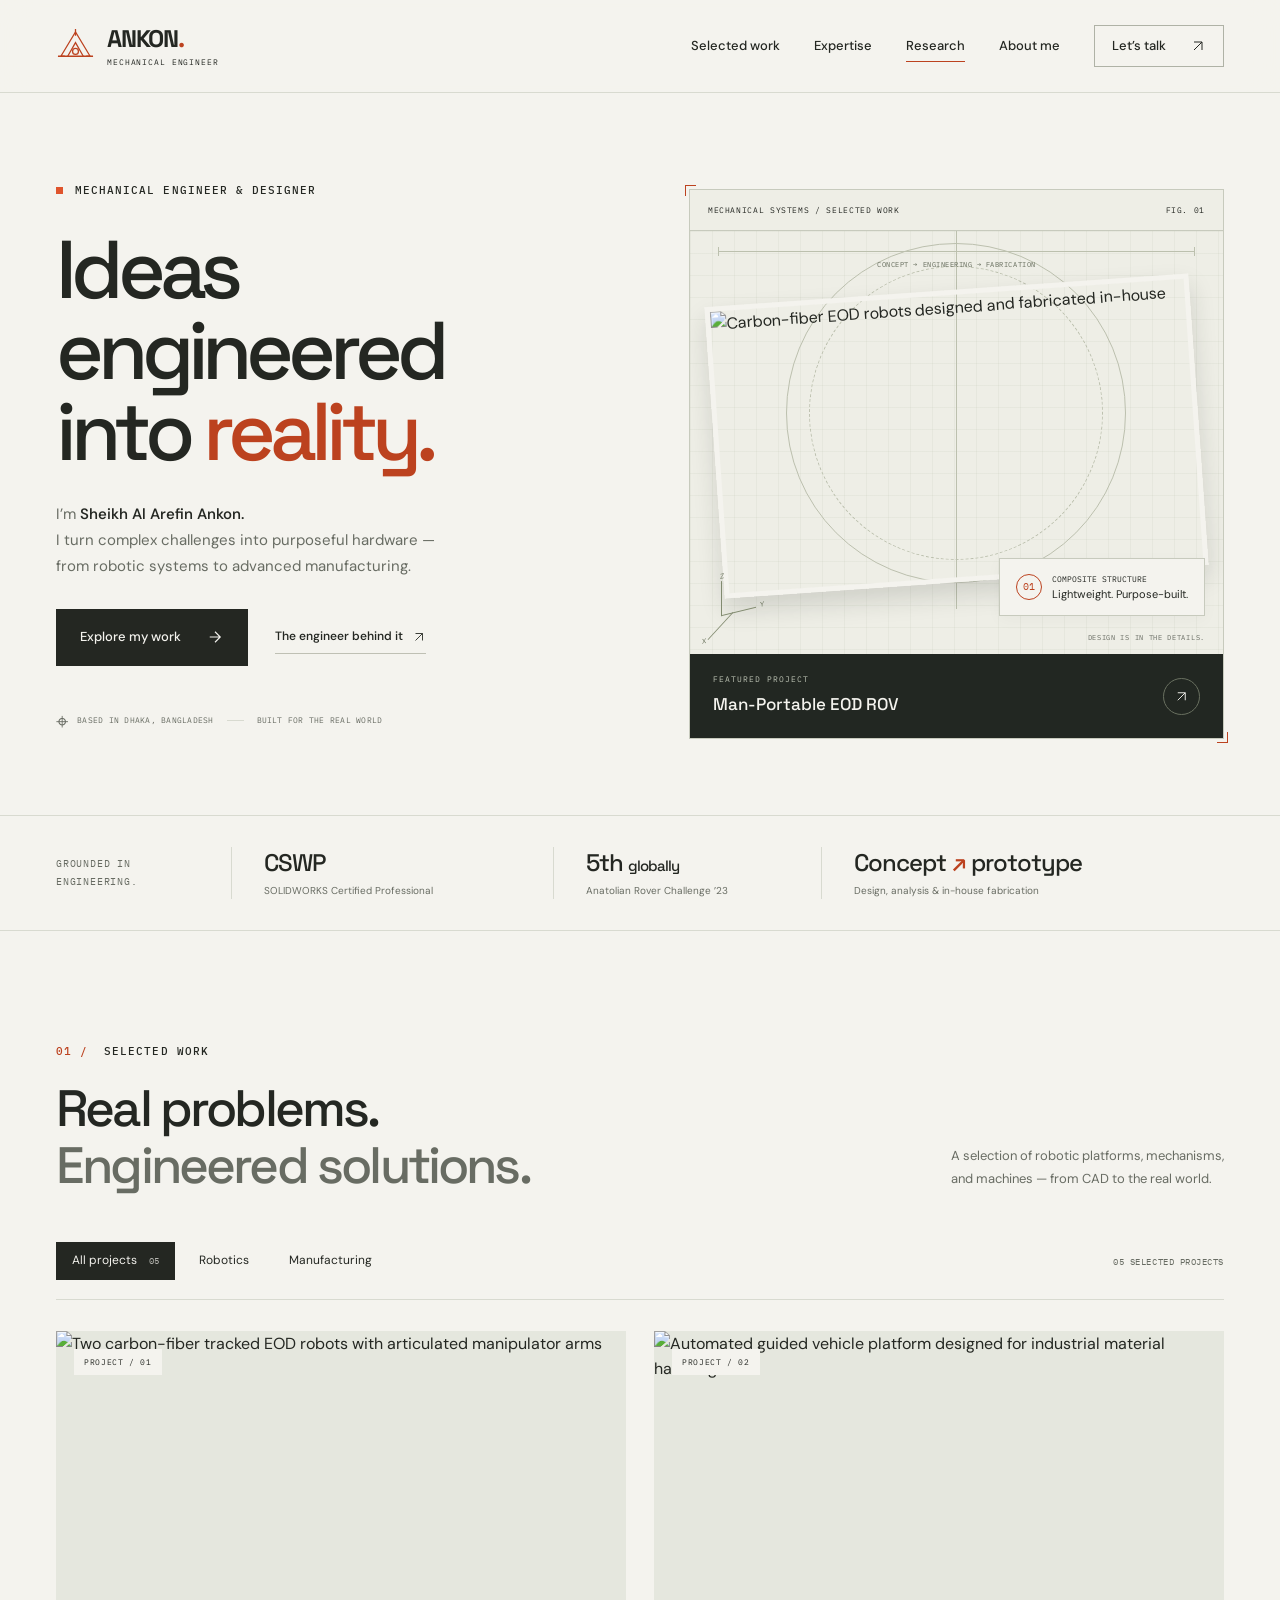
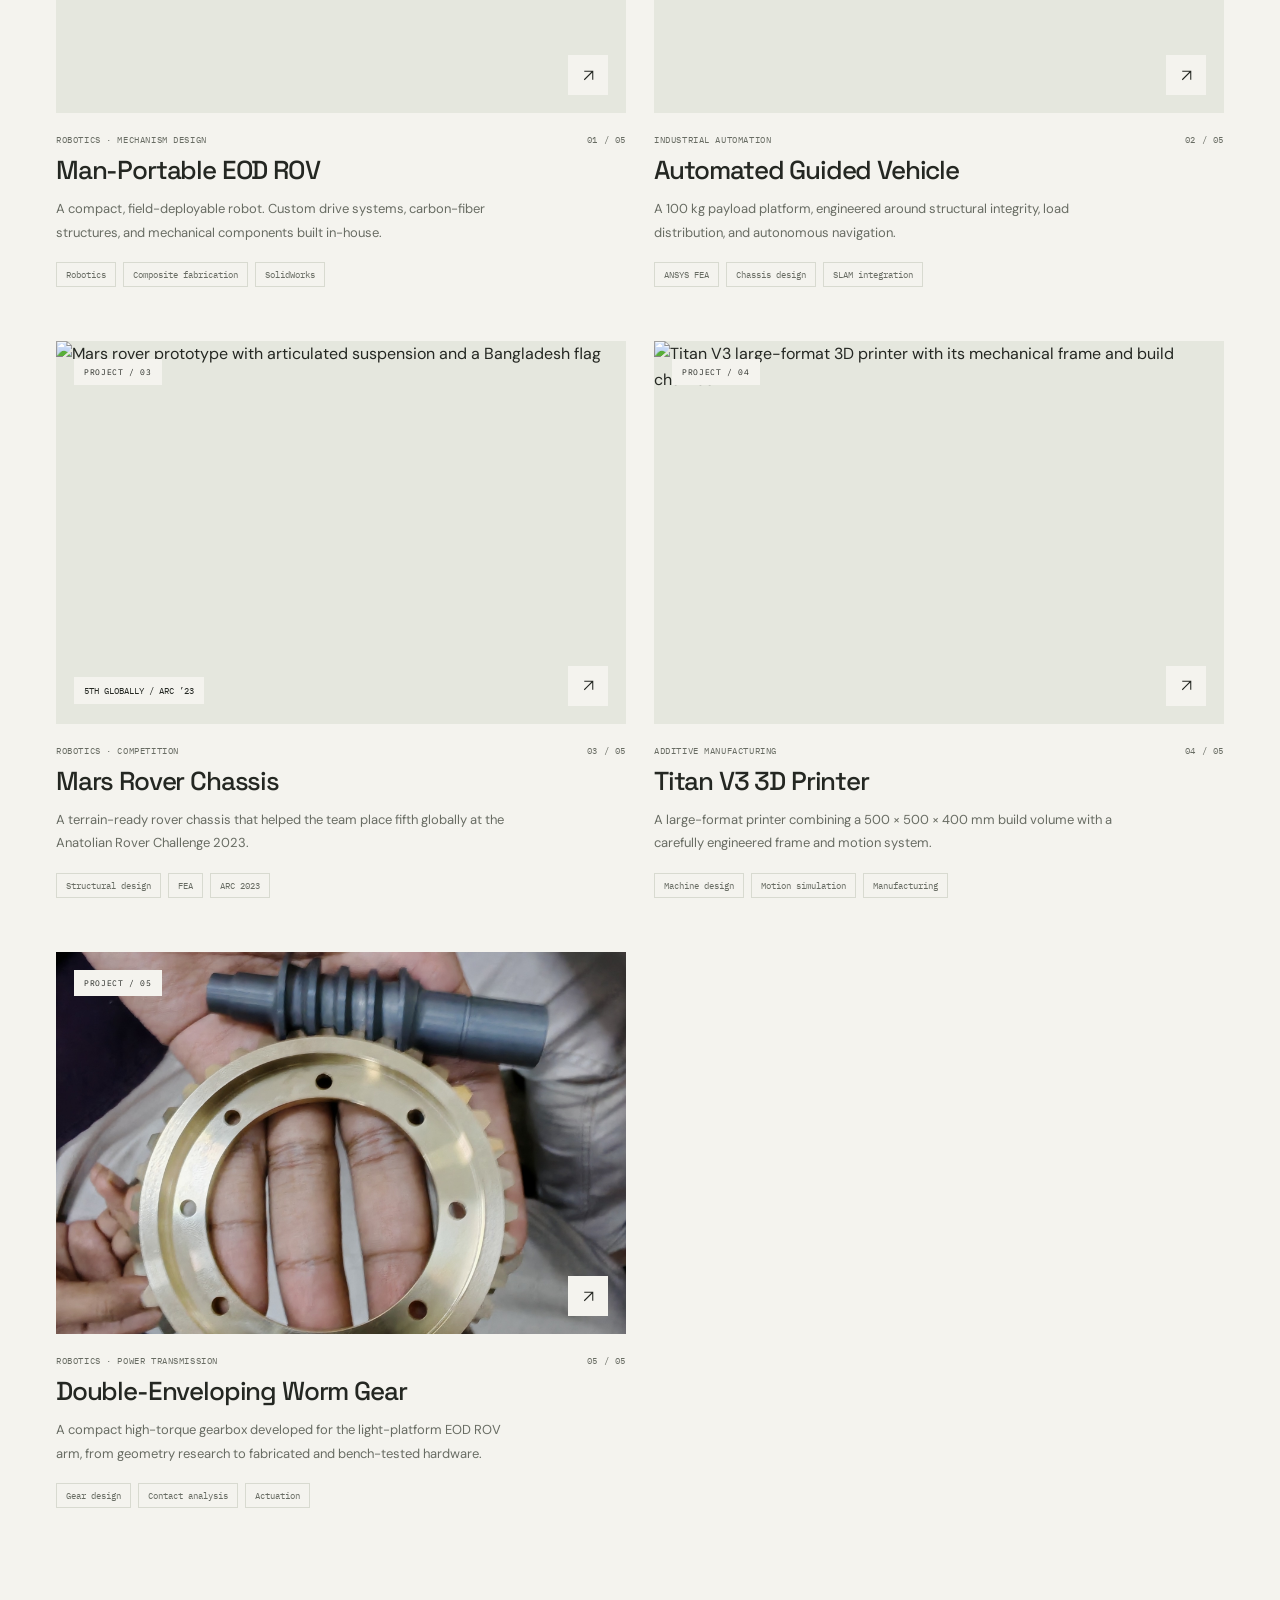
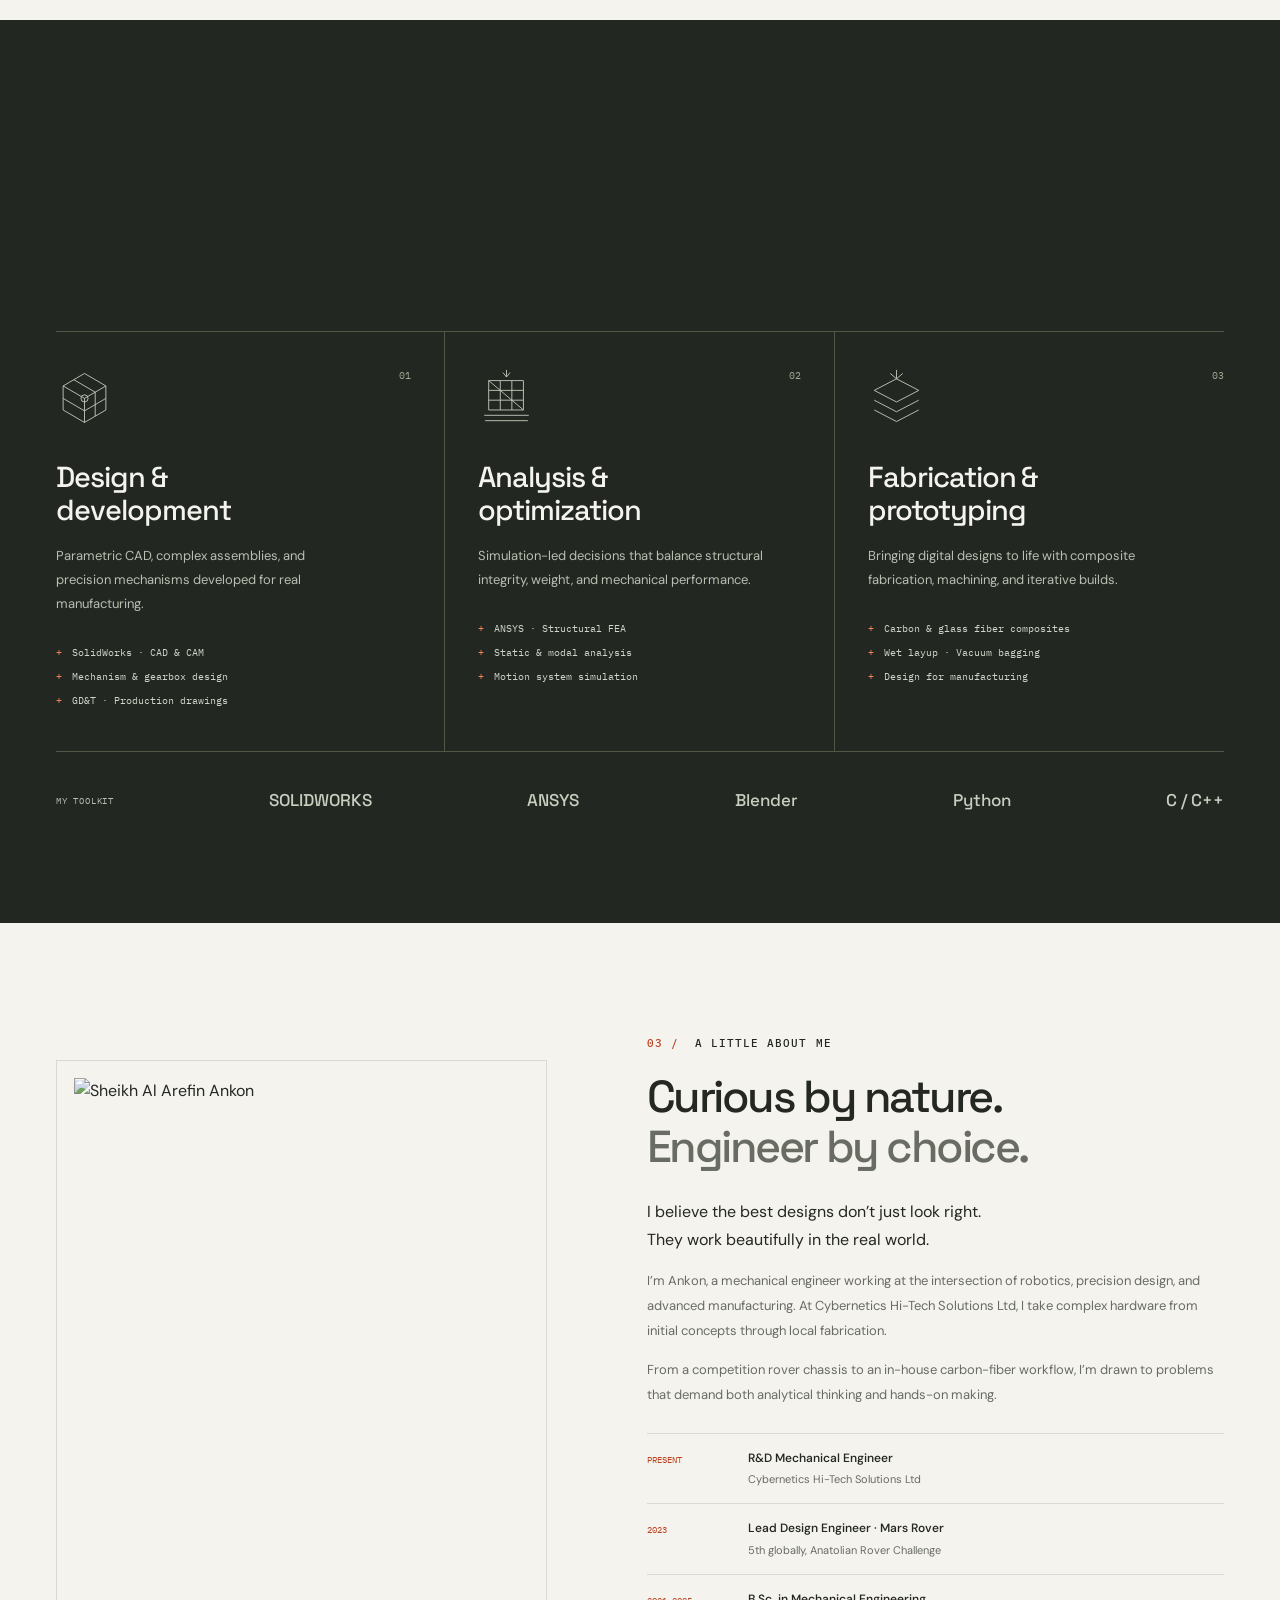
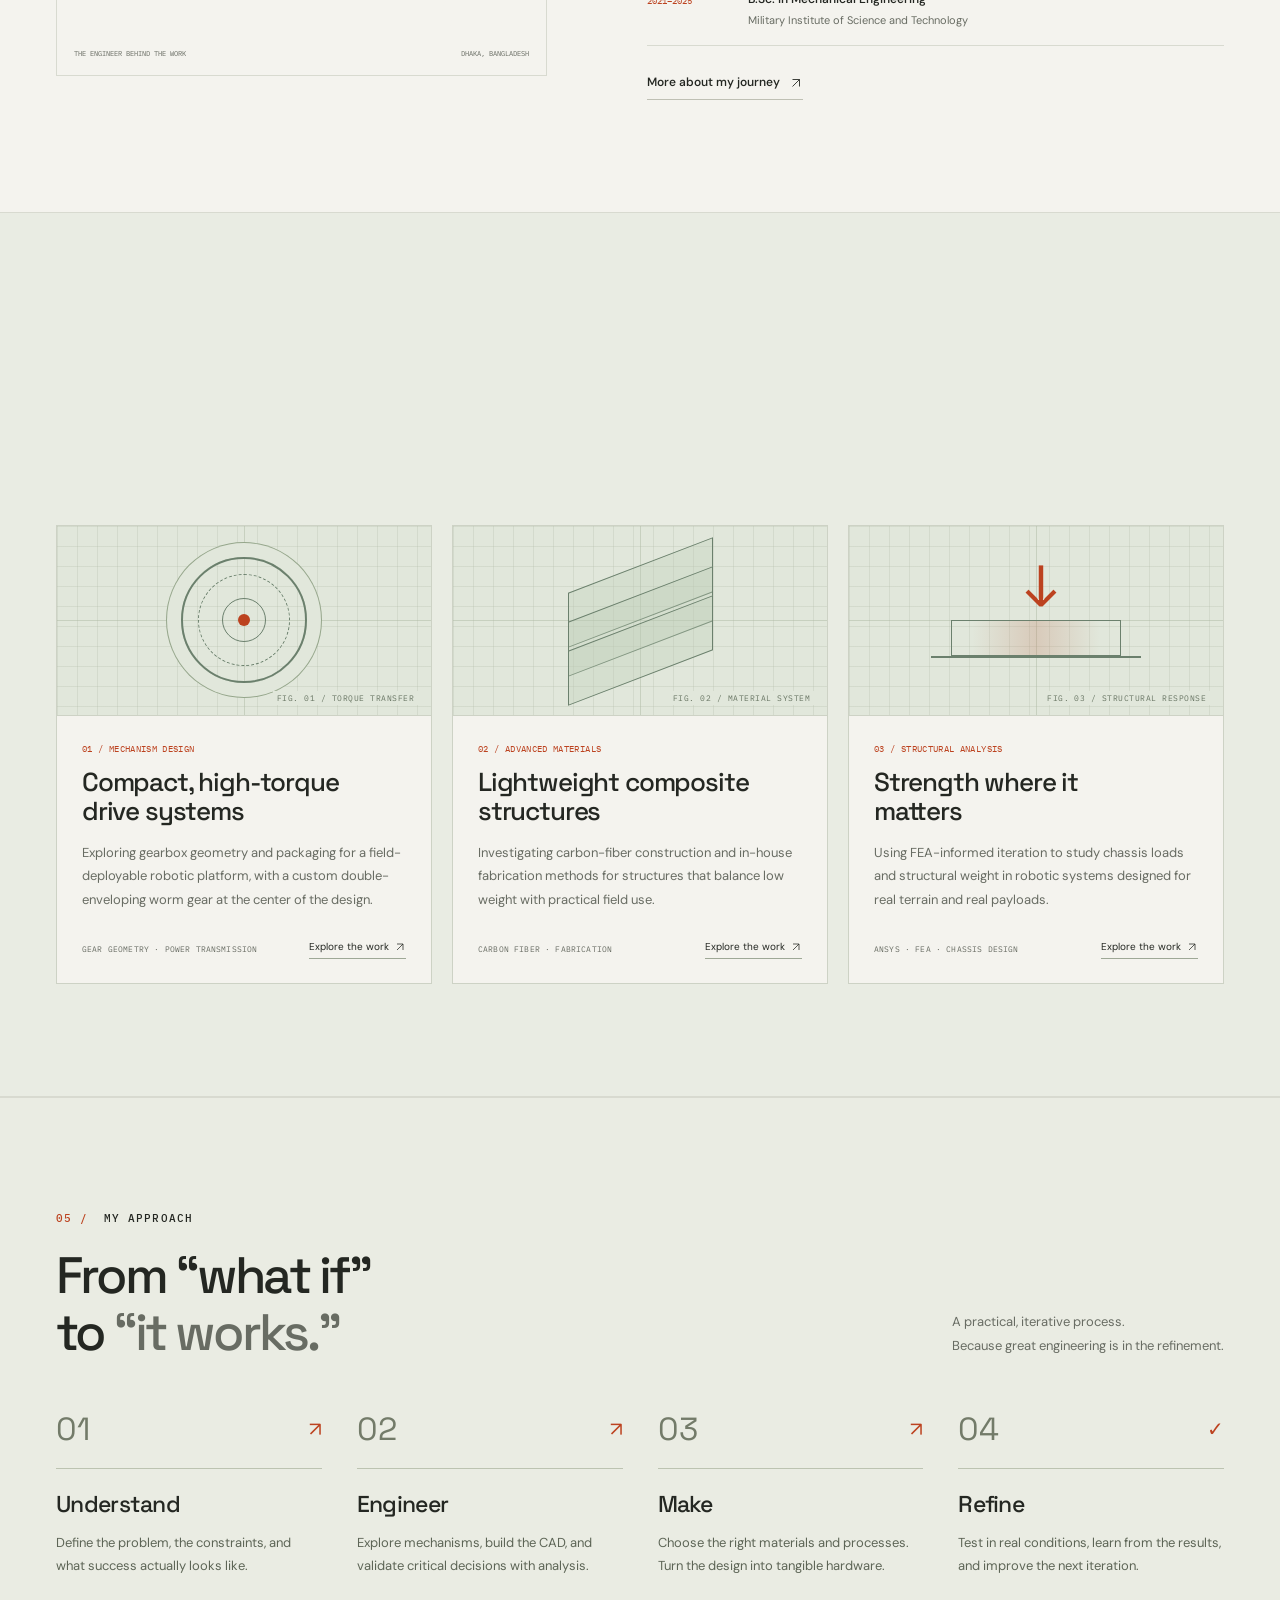
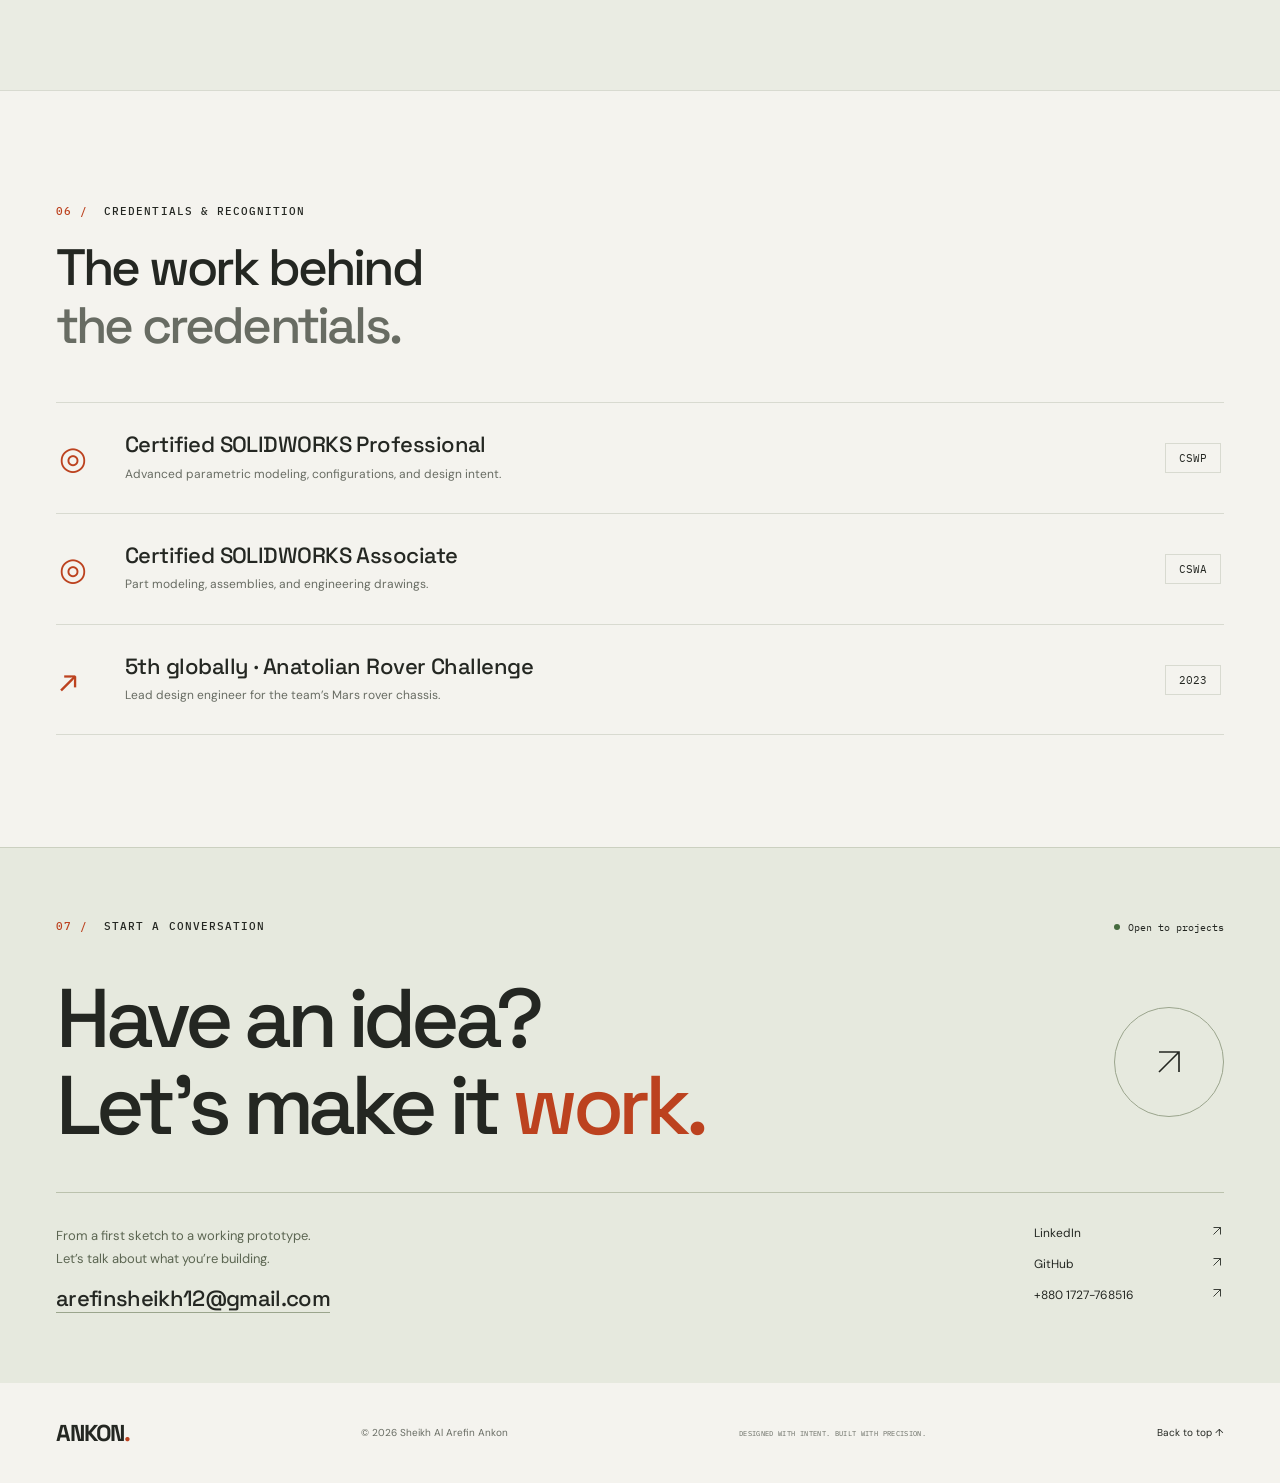
==== commit 565b274c: "Add ROV double-enveloping worm gear case study" ====
--- a/index.html
+++ b/index.html
@@ -16,8 +16,8 @@
 <meta property="og:image" content="https://arefinsheikh123.github.io/My-Portfolio/images/EOD%20ROV.png">
 <meta name="twitter:card" content="summary_large_image">
 <link rel="icon" href="images/favicon.svg" type="image/svg+xml">
-<link rel="stylesheet" href="css/styles.css">
-<script src="js/script.js" defer></script>
+<link rel="stylesheet" href="css/styles.css?v=7">
+<script src="js/script.js?v=2" defer></script>
 </head>
 <body id="top">
 <a class="skip-link" href="#main">Skip to content</a>
@@ -61,19 +61,20 @@
 
 <section class="section shell" id="projects" aria-labelledby="projects-title">
   <div class="section-heading reveal"><div><p class="eyebrow"><span class="section-no">01 /</span> SELECTED WORK</p><h2 id="projects-title">Real problems.<br><span class="muted">Engineered solutions.</span></h2></div><p>A selection of robotic platforms, mechanisms,<br class="desktop-break"> and machines — from CAD to the real world.</p></div>
-  <div class="project-toolbar"><div class="filters" role="group" aria-label="Filter projects"><button class="filter active" type="button" data-filter="all" aria-pressed="true">All projects <span>04</span></button><button class="filter" type="button" data-filter="robotics" aria-pressed="false">Robotics</button><button class="filter" type="button" data-filter="manufacturing" aria-pressed="false">Manufacturing</button></div><p class="project-count" role="status" aria-live="polite">04 SELECTED PROJECTS</p></div>
+  <div class="project-toolbar"><div class="filters" role="group" aria-label="Filter projects"><button class="filter active" type="button" data-filter="all" aria-pressed="true">All projects <span>05</span></button><button class="filter" type="button" data-filter="robotics" aria-pressed="false">Robotics</button><button class="filter" type="button" data-filter="manufacturing" aria-pressed="false">Manufacturing</button></div><p class="project-count" role="status" aria-live="polite">05 SELECTED PROJECTS</p></div>
   <div class="work-grid"><article class="work-card reveal" data-category="robotics">
 <a class="work-image" href="projects/eod-rov.html" aria-label="View Man-Portable EOD ROV case study"><img src="images/EOD%20ROV.png" alt="Two carbon-fiber tracked EOD robots with articulated manipulator arms" loading="lazy" width="920" height="730"><span class="image-index">PROJECT / 01</span><span class="image-arrow"><svg viewBox="0 0 24 24" fill="none" aria-hidden="true"><path d="M6 18 18 6M6 6h12v12"/></svg></span></a>
-<div class="work-meta"><span>ROBOTICS · MECHANISM DESIGN</span><span>01 / 04</span></div><h3><a href="projects/eod-rov.html">Man-Portable EOD ROV</a></h3><p>A compact, field-deployable robot. Custom drive systems, carbon-fiber structures, and mechanical components built in-house.</p><div class="tags"><span>Robotics</span><span>Composite fabrication</span><span>SolidWorks</span></div></article>
+<div class="work-meta"><span>ROBOTICS · MECHANISM DESIGN</span><span>01 / 05</span></div><h3><a href="projects/eod-rov.html">Man-Portable EOD ROV</a></h3><p>A compact, field-deployable robot. Custom drive systems, carbon-fiber structures, and mechanical components built in-house.</p><div class="tags"><span>Robotics</span><span>Composite fabrication</span><span>SolidWorks</span></div></article>
 <article class="work-card reveal" data-category="robotics">
 <a class="work-image" href="projects/agv.html" aria-label="View Automated Guided Vehicle case study"><img src="images/agv.png" alt="Automated guided vehicle platform designed for industrial material handling" loading="lazy" width="920" height="730"><span class="image-index">PROJECT / 02</span><span class="image-arrow"><svg viewBox="0 0 24 24" fill="none" aria-hidden="true"><path d="M6 18 18 6M6 6h12v12"/></svg></span></a>
-<div class="work-meta"><span>INDUSTRIAL AUTOMATION</span><span>02 / 04</span></div><h3><a href="projects/agv.html">Automated Guided Vehicle</a></h3><p>A 100 kg payload platform, engineered around structural integrity, load distribution, and autonomous navigation.</p><div class="tags"><span>ANSYS FEA</span><span>Chassis design</span><span>SLAM integration</span></div></article>
+<div class="work-meta"><span>INDUSTRIAL AUTOMATION</span><span>02 / 05</span></div><h3><a href="projects/agv.html">Automated Guided Vehicle</a></h3><p>A 100 kg payload platform, engineered around structural integrity, load distribution, and autonomous navigation.</p><div class="tags"><span>ANSYS FEA</span><span>Chassis design</span><span>SLAM integration</span></div></article>
 <article class="work-card reveal" data-category="robotics">
 <a class="work-image" href="projects/mars-rover.html" aria-label="View Mars Rover Chassis case study"><img src="images/ARC%2023.png" alt="Mars rover prototype with articulated suspension and a Bangladesh flag" loading="lazy" width="920" height="730"><span class="image-index">PROJECT / 03</span><span class="image-arrow"><svg viewBox="0 0 24 24" fill="none" aria-hidden="true"><path d="M6 18 18 6M6 6h12v12"/></svg></span><span class="image-award">5TH GLOBALLY / ARC ’23</span></a>
-<div class="work-meta"><span>ROBOTICS · COMPETITION</span><span>03 / 04</span></div><h3><a href="projects/mars-rover.html">Mars Rover Chassis</a></h3><p>A terrain-ready rover chassis that helped the team place fifth globally at the Anatolian Rover Challenge 2023.</p><div class="tags"><span>Structural design</span><span>FEA</span><span>ARC 2023</span></div></article>
+<div class="work-meta"><span>ROBOTICS · COMPETITION</span><span>03 / 05</span></div><h3><a href="projects/mars-rover.html">Mars Rover Chassis</a></h3><p>A terrain-ready rover chassis that helped the team place fifth globally at the Anatolian Rover Challenge 2023.</p><div class="tags"><span>Structural design</span><span>FEA</span><span>ARC 2023</span></div></article>
 <article class="work-card reveal" data-category="manufacturing">
 <a class="work-image" href="projects/titan-v3.html" aria-label="View Titan V3 3D Printer case study"><img src="images/Titan%20V-3.png" alt="Titan V3 large-format 3D printer with its mechanical frame and build chamber" loading="lazy" width="920" height="730"><span class="image-index">PROJECT / 04</span><span class="image-arrow"><svg viewBox="0 0 24 24" fill="none" aria-hidden="true"><path d="M6 18 18 6M6 6h12v12"/></svg></span></a>
-<div class="work-meta"><span>ADDITIVE MANUFACTURING</span><span>04 / 04</span></div><h3><a href="projects/titan-v3.html">Titan V3 3D Printer</a></h3><p>A large-format printer combining a 500 × 500 × 400 mm build volume with a carefully engineered frame and motion system.</p><div class="tags"><span>Machine design</span><span>Motion simulation</span><span>Manufacturing</span></div></article></div>
+<div class="work-meta"><span>ADDITIVE MANUFACTURING</span><span>04 / 05</span></div><h3><a href="projects/titan-v3.html">Titan V3 3D Printer</a></h3><p>A large-format printer combining a 500 × 500 × 400 mm build volume with a carefully engineered frame and motion system.</p><div class="tags"><span>Machine design</span><span>Motion simulation</span><span>Manufacturing</span></div></article>
+<article class="work-card reveal" data-category="robotics"><a class="work-image" href="projects/double-enveloping-worm-gear.html" aria-label="View Double-Enveloping Worm Gear case study"><img src="images/gearbox/worm-and-wheel.jpeg" alt="Fabricated worm screw and bronze wheel for the EOD ROV actuator" loading="lazy" width="1920" height="2560"><span class="image-index">PROJECT / 05</span><span class="image-arrow"><svg viewBox="0 0 24 24" fill="none" aria-hidden="true"><path d="M6 18 18 6M6 6h12v12"/></svg></span></a><div class="work-meta"><span>ROBOTICS · POWER TRANSMISSION</span><span>05 / 05</span></div><h3><a href="projects/double-enveloping-worm-gear.html">Double-Enveloping Worm Gear</a></h3><p>A compact high-torque gearbox developed for the light-platform EOD ROV arm, from geometry research to fabricated and bench-tested hardware.</p><div class="tags"><span>Gear design</span><span>Contact analysis</span><span>Actuation</span></div></article></div>
 </section>
 
 <section class="expertise-section section" id="services" aria-labelledby="services-title"><div class="shell">
@@ -102,7 +103,7 @@
     <div class="research-grid">
       <article class="research-card reveal">
         <div class="research-art research-art-gear" aria-hidden="true"><span class="gear-ring"></span><span class="gear-core"></span><span class="art-coordinate">FIG. 01 / TORQUE TRANSFER</span></div>
-        <div class="research-content"><p class="research-index">01 / MECHANISM DESIGN</p><h3>Compact, high-torque drive systems</h3><p>Exploring gearbox geometry and packaging for a field-deployable robotic platform, with a custom globoidal worm gear at the center of the design.</p><div class="research-footer"><span>GEAR GEOMETRY · POWER TRANSMISSION</span><a href="projects/eod-rov.html" aria-label="Explore the EOD ROV drive system">Explore the work <svg viewBox="0 0 24 24" fill="none" aria-hidden="true"><path d="M6 18 18 6M6 6h12v12"/></svg></a></div></div>
+        <div class="research-content"><p class="research-index">01 / MECHANISM DESIGN</p><h3>Compact, high-torque drive systems</h3><p>Exploring gearbox geometry and packaging for a field-deployable robotic platform, with a custom double-enveloping worm gear at the center of the design.</p><div class="research-footer"><span>GEAR GEOMETRY · POWER TRANSMISSION</span><a href="projects/double-enveloping-worm-gear.html" aria-label="Explore the worm gearbox project">Explore the work <svg viewBox="0 0 24 24" fill="none" aria-hidden="true"><path d="M6 18 18 6M6 6h12v12"/></svg></a></div></div>
       </article>
       <article class="research-card reveal">
         <div class="research-art research-art-layers" aria-hidden="true"><span class="layer layer-one"></span><span class="layer layer-two"></span><span class="layer layer-three"></span><span class="art-coordinate">FIG. 02 / MATERIAL SYSTEM</span></div>
--- a/css/styles.css
+++ b/css/styles.css
@@ -252,6 +252,111 @@
 .case-highlight-grid span { font: 11px var(--mono); color: var(--accent); }
 .case-highlight-grid h3 { margin-top: 24px; font-size: 26px; letter-spacing: -.035em; }
 .case-highlight-grid p { margin-top: 18px; font-size: 14px; line-height: 1.85; color: #5d6556; }
+.eod-reference { border-top: 1px solid var(--line); }
+.eod-reference-grid { display: grid; grid-template-columns: 1.15fr .85fr; align-items: start; gap: 55px; }
+.eod-status { display: inline-block; padding: 7px 10px; background: #e5e8da; border: 1px solid #cbd2bf; color: #536548; font: 9px var(--mono); letter-spacing: .06em; }
+.eod-reference-copy h3 { max-width: 680px; font-size: clamp(26px, 3vw, 40px); letter-spacing: -.05em; margin: 22px 0; }
+.eod-reference-copy > p:not(.eod-status) { color: var(--muted); font-size: 14px; line-height: 1.9; margin-bottom: 15px; }
+.eod-objective { border-left: 2px solid var(--accent); background: #eaece3; padding: 20px 24px; margin-top: 27px; }
+.eod-objective > span,.eod-reference-note > div > span,.eod-fact-grid span { color: var(--accent); font: 9px var(--mono); letter-spacing: .06em; }
+.eod-objective p { color: var(--ink); line-height: 1.75; font-size: 13px; margin-top: 10px; }
+.eod-reference-lead { background: #e6e9e1; border: 1px solid var(--line); padding: 10px; }
+.eod-reference-lead img { aspect-ratio: 4 / 3; object-fit: contain; }
+.eod-reference-lead figcaption { font: 8px var(--mono); letter-spacing: .05em; color: var(--muted); padding: 10px 2px 2px; }
+.eod-reference-note { display: grid; grid-template-columns: .65fr 1.35fr; gap: 35px; padding: 28px 0; margin-top: 36px; border-block: 1px solid var(--line); }
+.eod-reference-note strong { display: block; font: 500 22px var(--display); margin-top: 10px; }
+.eod-reference-note p,.eod-reference-note li { font-size: 12px; line-height: 1.8; color: var(--muted); }
+.eod-reference-note p { margin-top: 7px; }.eod-reference-note ul { margin: 11px 0 0; padding-left: 19px; }
+.eod-reference-note li + li { margin-top: 4px; }
+.eod-fact-grid { display: grid; grid-template-columns: repeat(3, 1fr); border-bottom: 1px solid var(--line); }
+.eod-fact-grid > div { padding: 25px 24px 25px 0; border-right: 1px solid var(--line); }
+.eod-fact-grid > div:not(:first-child) { padding-left: 24px; }
+.eod-fact-grid > div:last-child { border-right: 0; }
+.eod-fact-grid p { font-size: 13px; line-height: 1.8; margin-top: 11px; }
+.eod-source-line { font-size: 11px; color: var(--muted); line-height: 1.75; margin-top: 21px; }
+.eod-technical { background: #eaece3; border-block: 1px solid var(--line); }
+.eod-spec-accordions { border-top: 1px solid #bdc5b5; }
+.eod-spec-details { border-bottom: 1px solid #bdc5b5; }
+.eod-spec-details summary { cursor: pointer; list-style: none; padding: 24px 3px; display: flex; justify-content: space-between; gap: 20px; font: 500 23px var(--display); letter-spacing: -.03em; }
+.eod-spec-details summary::-webkit-details-marker { display: none; }
+.eod-spec-details summary:hover { color: var(--accent); }
+.eod-spec-index { color: var(--accent); font: 11px var(--mono); letter-spacing: 0; margin-right: 15px; }
+.eod-spec-count { color: var(--muted); font: 9px var(--mono); align-self: center; white-space: nowrap; letter-spacing: .03em; }
+.eod-spec-count span { display: inline-block; margin-left: 10px; transition: transform .2s; }
+.eod-spec-details[open] .eod-spec-count span { transform: rotate(45deg); }
+.eod-table-scroll { max-width: 100%; overflow-x: auto; padding-bottom: 25px; }
+.eod-spec-table { width: 100%; border-collapse: collapse; font-size: 12px; line-height: 1.6; background: var(--paper); }
+.eod-spec-table caption { text-align: left; color: var(--muted); padding: 0 0 12px; font: 9px var(--mono); }
+.eod-spec-table th,.eod-spec-table td { border: 1px solid #ccd2c4; padding: 12px 15px; text-align: left; vertical-align: top; }
+.eod-spec-table thead th { background: #dce2d6; font: 10px var(--mono); text-transform: uppercase; letter-spacing: .04em; }
+.eod-spec-table tbody th { width: 35%; font-weight: 600; }
+.eod-spec-table tbody tr:nth-child(even) { background: #eef0e9; }
+.eod-gallery { display: grid; grid-template-columns: repeat(3, minmax(0, 1fr)); gap: 22px; }
+.eod-gallery-item { border: 1px solid var(--line); min-width: 0; background: #eaece3; }
+.eod-gallery-item a { display: block; overflow: hidden; background: #e3e7de; }
+.eod-gallery-item img { width: 100%; height: 260px; object-fit: contain; transition: transform .25s; }
+.eod-gallery-item a:hover img { transform: scale(1.035); }
+.eod-gallery-item figcaption { display: flex; gap: 13px; align-items: baseline; background: var(--paper); min-height: 65px; padding: 13px; color: var(--ink); font-size: 11px; line-height: 1.5; }
+.eod-gallery-item figcaption span { flex-shrink: 0; color: var(--accent); font: 9px var(--mono); }
+.titan-story { border-bottom: 1px solid var(--line); }
+.titan-story-intro { display: grid; grid-template-columns: repeat(2,minmax(0,1fr)); gap: 44px; margin-bottom: 45px; }
+.titan-story-intro p { color: #4f574d; font-size: 15px; line-height: 1.9; }
+.titan-challenge-list { border-top: 1px solid var(--line); }
+.titan-challenge-list article { display: grid; grid-template-columns: minmax(150px,.37fr) 1fr; gap: 35px; padding: 29px 0; border-bottom: 1px solid var(--line); }
+.titan-challenge-index { color: var(--accent); font: 10px var(--mono); letter-spacing: .04em; padding-top: 9px; }
+.titan-challenge-list h3 { font-size: clamp(23px,2.5vw,32px); letter-spacing: -.04em; margin-bottom: 15px; }
+.titan-challenge-list p { font-size: 13px; line-height: 1.8; color: #4f574d; }
+.titan-challenge-list p + p { margin-top: 9px; }
+.titan-challenge-list strong { display: inline-block; min-width: 145px; color: var(--ink); font: 10px var(--mono); text-transform: uppercase; letter-spacing: .03em; }
+.titan-outcome { display: grid; grid-template-columns: minmax(150px,.37fr) 1fr; gap: 35px; margin-top: 30px; border-left: 2px solid var(--accent); background: #eaece3; padding: 26px; }
+.titan-outcome p { font-size: 14px; line-height: 1.8; }
+.titan-lead { max-width: 810px; font-size: 17px; line-height: 1.8; color: #4f574d; }
+.titan-variants { display: grid; grid-template-columns: repeat(2,minmax(0,1fr)); gap: 18px; margin-top: 36px; }
+.titan-variants > div { border: 1px solid var(--line); padding: 28px; background: #eaece3; }
+.titan-variants span { font: 10px var(--mono); color: var(--accent); letter-spacing: .06em; }
+.titan-variants strong { display: block; font: 600 clamp(26px,3vw,38px) var(--display); letter-spacing: -.045em; margin-top: 16px; }
+.titan-variants p { color: var(--muted); font-size: 12px; line-height: 1.7; margin-top: 9px; }
+.titan-scope { display: grid; grid-template-columns: 1fr 1fr; gap: 42px; margin-top: 44px; border-top: 1px solid var(--line); padding-top: 28px; }
+.titan-scope p { margin-top: 12px; font-size: 14px; line-height: 1.8; }
+.titan-technical { background: #eaece3; border-block: 1px solid var(--line); }
+.titan-spec-note { max-width: 750px; color: var(--muted); font-size: 13px; line-height: 1.8; margin-top: -15px; margin-bottom: 31px; }
+.titan-spec-grid { display: grid; grid-template-columns: repeat(2,minmax(0,1fr)); gap: 18px; }
+.titan-spec-grid article { background: var(--paper); border: 1px solid var(--line); padding: 27px; }
+.titan-spec-grid h3 { font-size: 23px; letter-spacing: -.03em; margin-bottom: 16px; }
+.titan-spec-grid dl > div { display: flex; justify-content: space-between; gap: 20px; border-top: 1px solid var(--line); padding: 13px 0; font-size: 12px; line-height: 1.6; }
+.titan-spec-grid dt { color: var(--muted); flex: 0 0 39%; }
+.titan-spec-grid dd { text-align: right; font-weight: 600; }
+.titan-photos .eod-gallery-item:first-child { grid-column: span 2; }
+.titan-photos .eod-gallery-item:first-child img { height: 390px; }
+.gearbox-load-grid { display: grid; grid-template-columns: repeat(3,minmax(0,1fr)); gap: 18px; margin-bottom: 18px; }
+.gearbox-load-grid > div { border-top: 2px solid var(--accent); background: var(--paper); padding: 24px; }
+.gearbox-load-grid span { font: 600 clamp(26px,3vw,39px) var(--display); letter-spacing: -.05em; }
+.gearbox-load-grid p { color: var(--muted); font-size: 12px; line-height: 1.75; margin-top: 12px; }
+.gearbox-note { color: var(--muted); font-size: 11px; line-height: 1.7; margin: 0 0 36px; }
+.gearbox-text-grid { display: grid; grid-template-columns: repeat(2,minmax(0,1fr)); gap: 45px; margin-bottom: 38px; }
+.gearbox-text-grid p,.gearbox-build-lead { max-width: 900px; color: #4f574d; font-size: 15px; line-height: 1.9; }
+.gearbox-media-pair { display: grid; grid-template-columns: repeat(2,minmax(0,1fr)); gap: 18px; }
+.gearbox-media-pair figure,.gearbox-photo-grid figure { border: 1px solid var(--line); background: #eaece3; }
+.gearbox-media-pair img { width: 100%; height: 350px; object-fit: contain; }
+.gearbox-media-pair figcaption,.gearbox-photo-grid figcaption { padding: 15px; background: var(--paper); font-size: 11px; line-height: 1.6; }
+.gearbox-media-pair figcaption span { color: var(--accent); font: 10px var(--mono); margin-right: 12px; }
+.gearbox-stage-list { display: grid; grid-template-columns: repeat(4,minmax(0,1fr)); gap: 25px; margin-top: 40px; }
+.gearbox-stage-list > div { border-top: 1px solid var(--line); padding-top: 17px; }
+.gearbox-stage-list strong { color: var(--accent); font: 10px var(--mono); }
+.gearbox-stage-list p { font-size: 12px; line-height: 1.75; margin-top: 13px; }
+.gearbox-evidence { background: #eaece3; border-block: 1px solid var(--line); }
+.gearbox-chart-grid { display: grid; grid-template-columns: repeat(2,minmax(0,1fr)); gap: 20px; }
+.gearbox-chart-grid figure { min-width: 0; background: var(--paper); border: 1px solid var(--line); }
+.gearbox-chart-grid a { display: block; background: white; }
+.gearbox-chart-grid img { width: 100%; height: 320px; object-fit: contain; }
+.gearbox-chart-grid figcaption { padding: 22px; }
+.gearbox-chart-grid figcaption strong { font: 600 21px var(--display); }
+.gearbox-chart-grid figcaption p { color: var(--muted); font-size: 12px; line-height: 1.8; margin-top: 10px; }
+.gearbox-build-lead { margin-bottom: 35px; }
+.gearbox-photo-grid { display: grid; grid-template-columns: repeat(3,minmax(0,1fr)); gap: 18px; }
+.gearbox-photo-grid img { width: 100%; height: 290px; object-fit: contain; }
+.gearbox-outcome { border-left: 2px solid var(--accent); background: #eaece3; padding: 25px; margin-top: 38px; }
+.gearbox-outcome p { max-width: 850px; font-size: 14px; line-height: 1.8; margin-top: 12px; }
 .next-project { display: flex; align-items: center; justify-content: space-between; gap: 35px; }
 .next-project h2 { font-size: clamp(30px,4vw,50px); letter-spacing: -.05em; margin-top: 15px; }
 .next-project > a { width: 68px; height: 68px; flex-shrink: 0; border: 1px solid var(--line); display: grid; place-items: center; }
@@ -360,6 +465,28 @@
   .case-image { padding: 10px; }.case-image figcaption { font-size: 7px; gap: 15px; }.case-image figcaption span:last-child { display: none; }
   .case-overview { grid-template-columns: 1fr; gap: 35px; }.case-body h2 { font-size: 36px; }.case-body > p:not(.eyebrow) { font-size: 14px; }.spec-panel { padding: 24px; }
   .case-highlight-grid { grid-template-columns: 1fr; gap: 0; }.case-highlight-grid h3 { margin-top: 14px; }.next-project > a { width: 45px; height: 45px; }.next-project h2 { font-size: 32px; }
+  .eod-reference-grid { grid-template-columns: 1fr; gap: 30px; }
+  .eod-reference-note { grid-template-columns: 1fr; gap: 24px; }
+  .eod-fact-grid { grid-template-columns: 1fr; }
+  .eod-fact-grid > div,.eod-fact-grid > div:not(:first-child) { padding: 18px 0; border-right: 0; border-bottom: 1px solid var(--line); }
+  .eod-fact-grid > div:last-child { border-bottom: 0; }
+  .eod-gallery { grid-template-columns: repeat(2, minmax(0, 1fr)); gap: 14px; }
+  .eod-gallery-item img { height: 205px; }
+  .titan-variants,.titan-scope { grid-template-columns: 1fr; }
+  .titan-story-intro { grid-template-columns: 1fr; gap: 14px; }
+  .titan-challenge-list article,.titan-outcome { grid-template-columns: 1fr; gap: 12px; }
+  .titan-challenge-index { padding-top: 0; }
+  .titan-scope { gap: 22px; }
+  .titan-spec-grid { grid-template-columns: 1fr; }
+  .gearbox-load-grid,.gearbox-photo-grid { grid-template-columns: 1fr; }
+  .gearbox-text-grid,.gearbox-chart-grid { grid-template-columns: 1fr; gap: 18px; }
+  .gearbox-stage-list { grid-template-columns: repeat(2,minmax(0,1fr)); }
+  .gearbox-photo-grid img { height: 320px; }
+  .titan-photos .eod-gallery-item:first-child img { height: 300px; }
+  .eod-spec-details summary { font-size: 17px; padding-block: 21px; }
+  .eod-spec-index { margin-right: 8px; }
+  .eod-spec-count { font-size: 8px; }
+  .eod-spec-table { min-width: 550px; }
 }
 @media (max-width: 360px) {
   .shell { width: calc(100% - 32px); }.hero .eyebrow { font-size: 8px; }.hero h1 { font-size: 58px; }
@@ -373,6 +500,16 @@
   .research-art { height: 175px; min-height: 0; border-right: 0; border-bottom: 1px solid #cdd2c5; }
   .research-content { padding: 23px; }
   .research-content h3 { max-width: none; }
+  .eod-gallery { grid-template-columns: 1fr; gap: 16px; }
+  .eod-gallery-item img { height: 255px; }
+  .titan-photos .eod-gallery-item:first-child { grid-column: auto; }
+  .titan-photos .eod-gallery-item:first-child img { height: 255px; }
+  .titan-variants > div,.titan-spec-grid article { padding: 21px; }
+  .titan-spec-grid dl > div { flex-direction: column; gap: 2px; }
+  .titan-spec-grid dd { text-align: left; }
+  .gearbox-media-pair,.gearbox-stage-list { grid-template-columns: 1fr; }
+  .gearbox-media-pair img,.gearbox-chart-grid img { height: 250px; }
+  .gearbox-photo-grid img { height: 275px; }
 }
 @media (prefers-reduced-motion: reduce) {
   html { scroll-behavior: auto; }
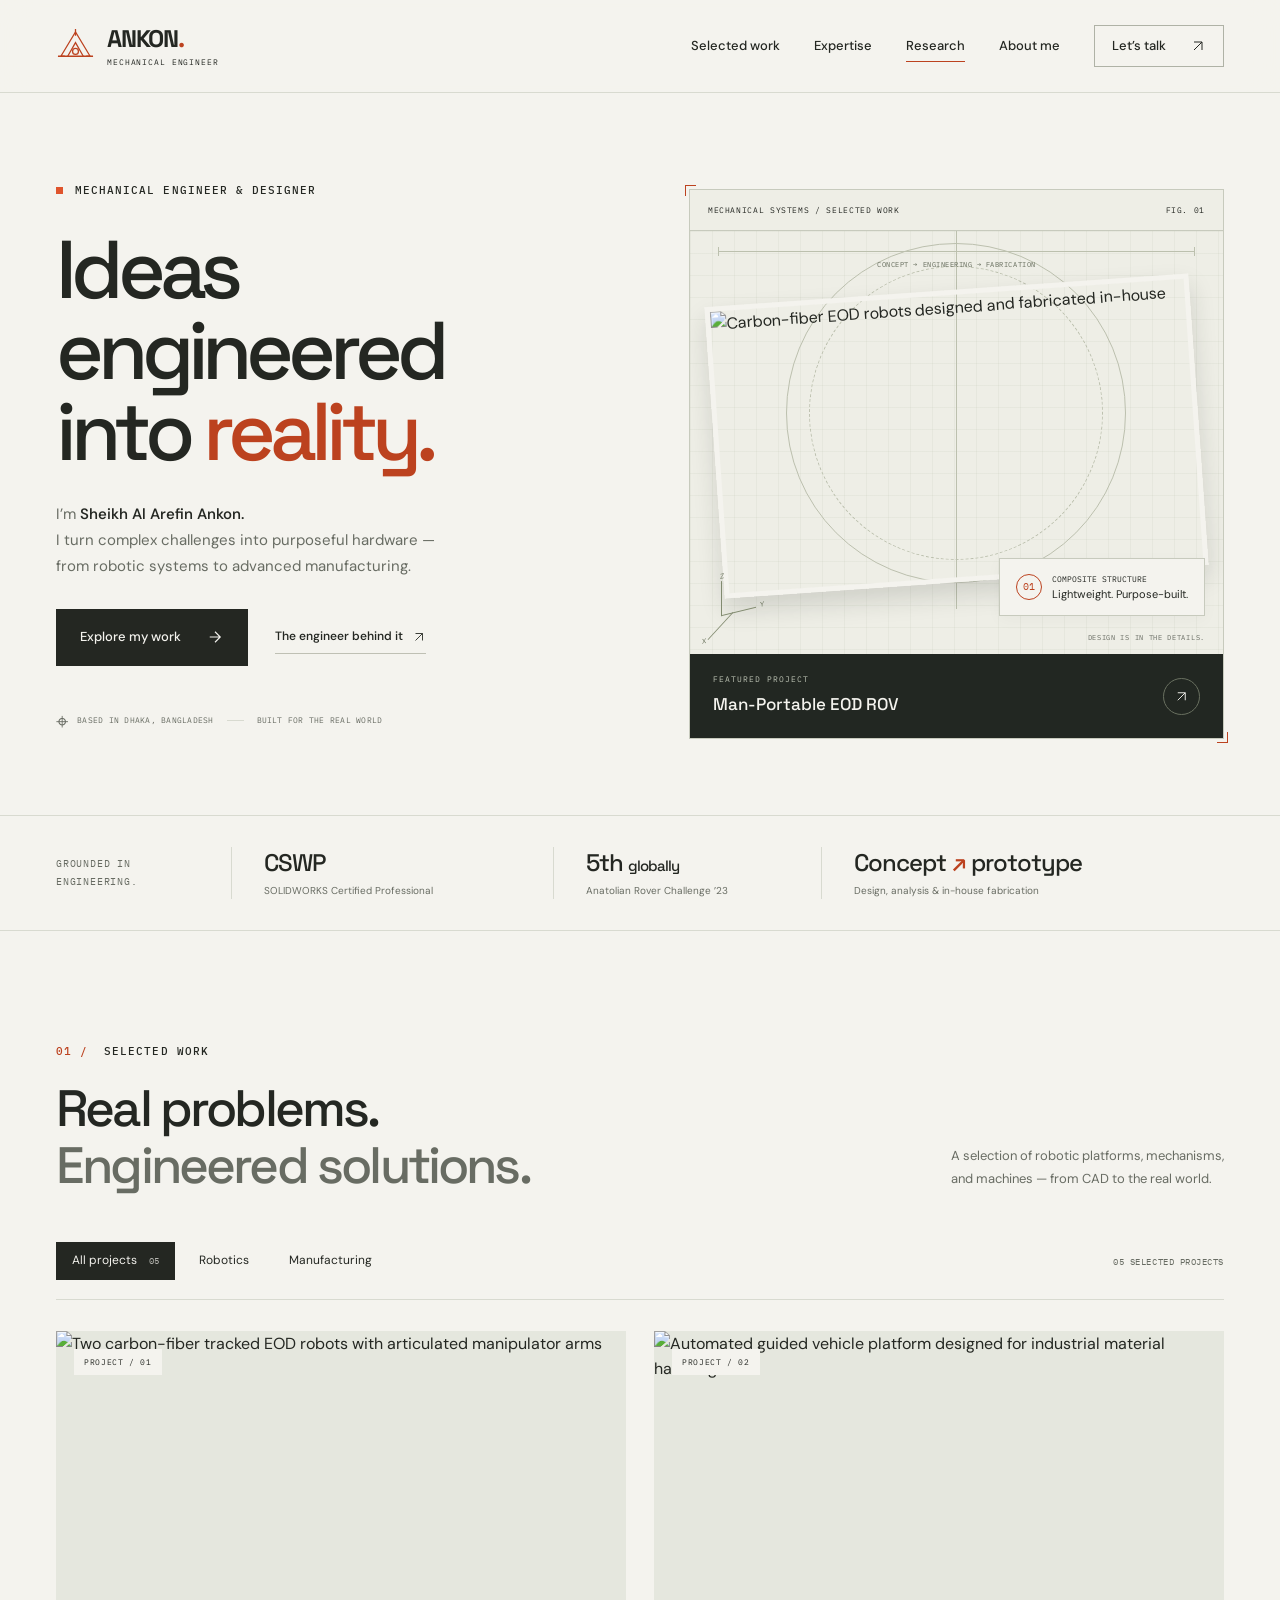
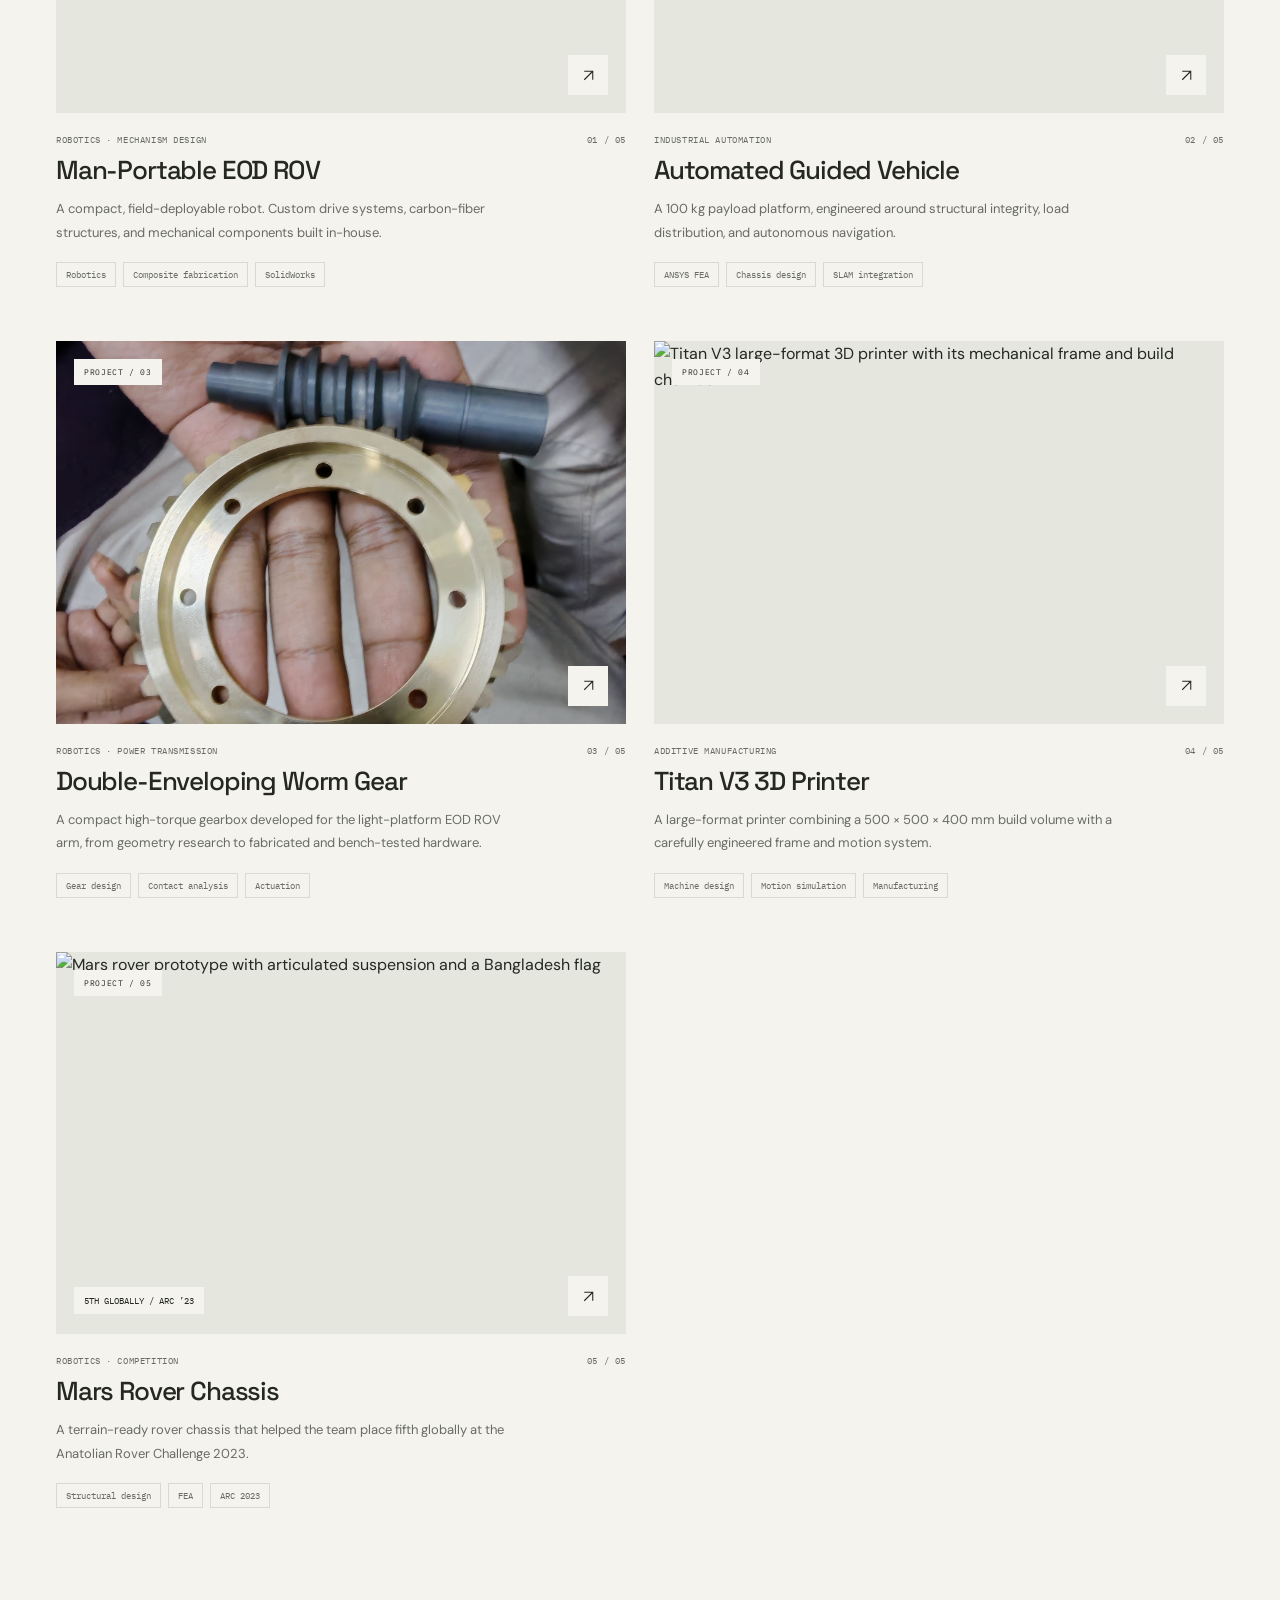
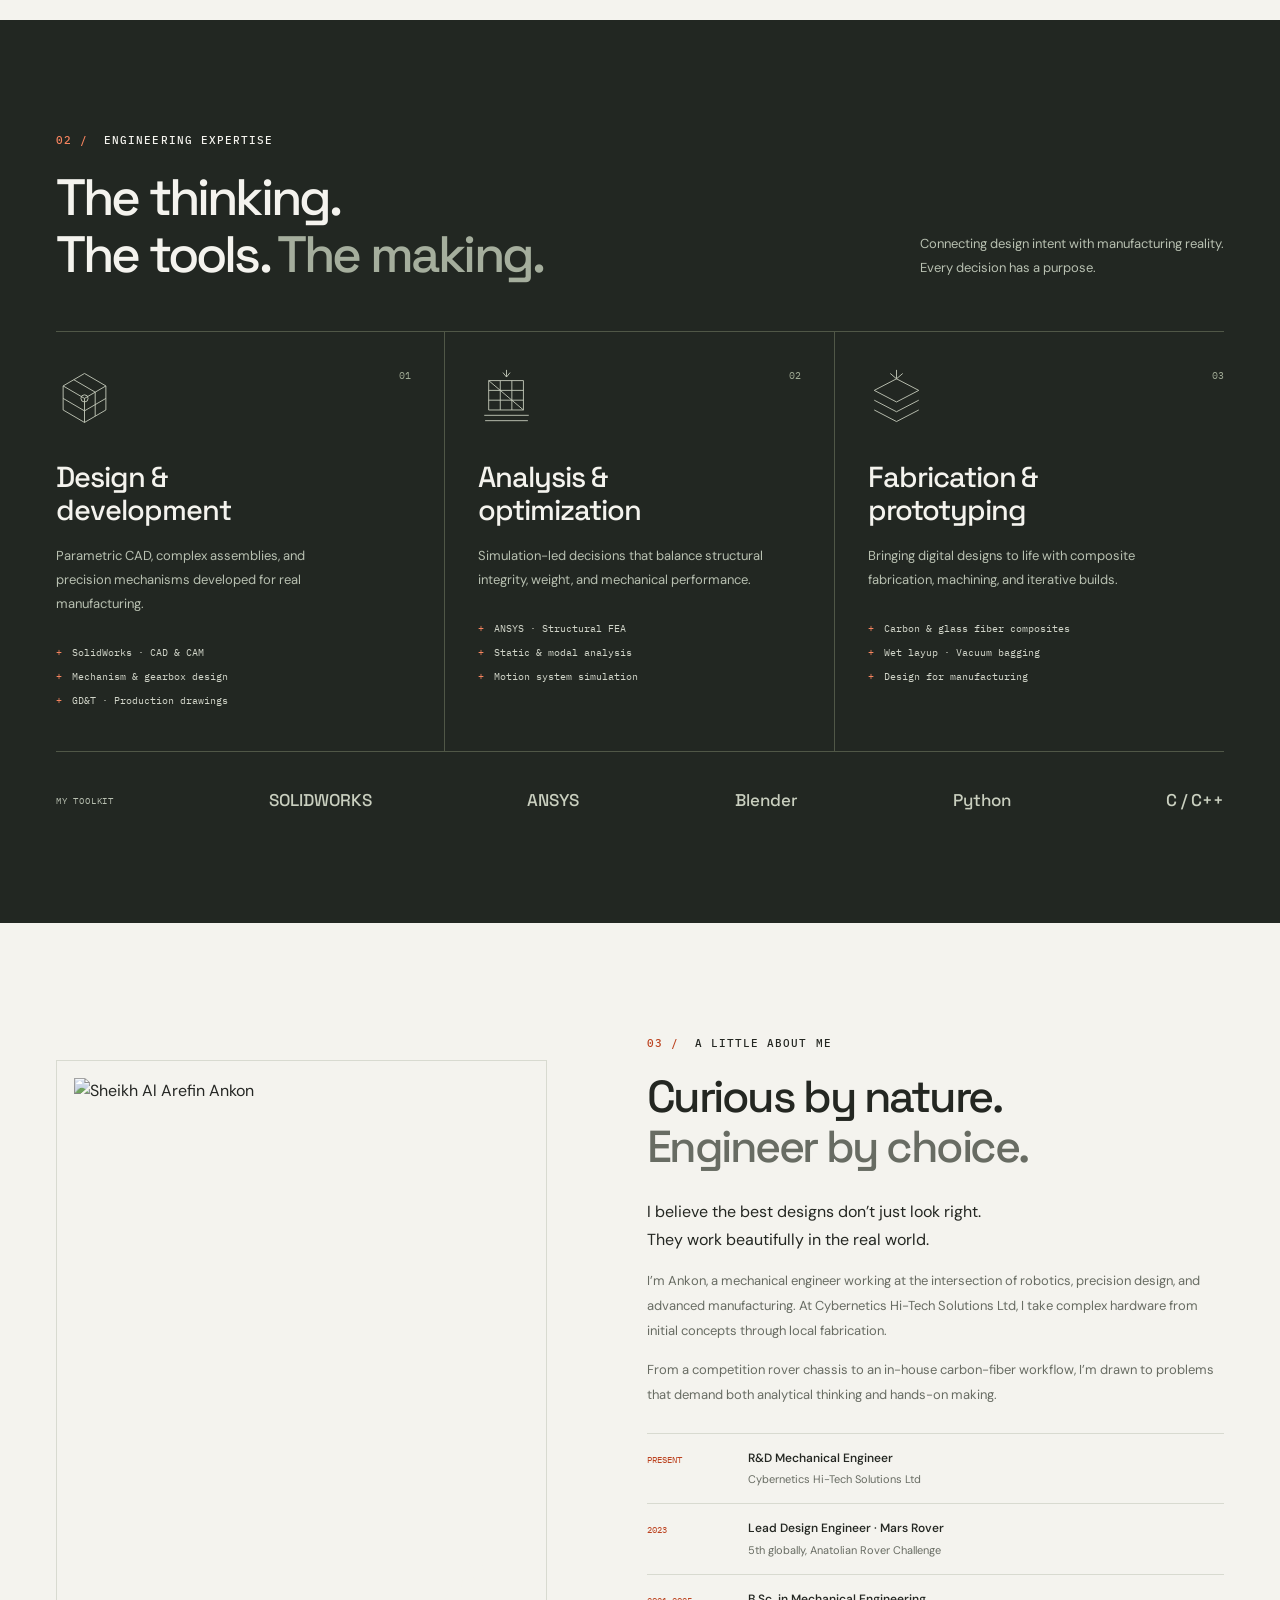
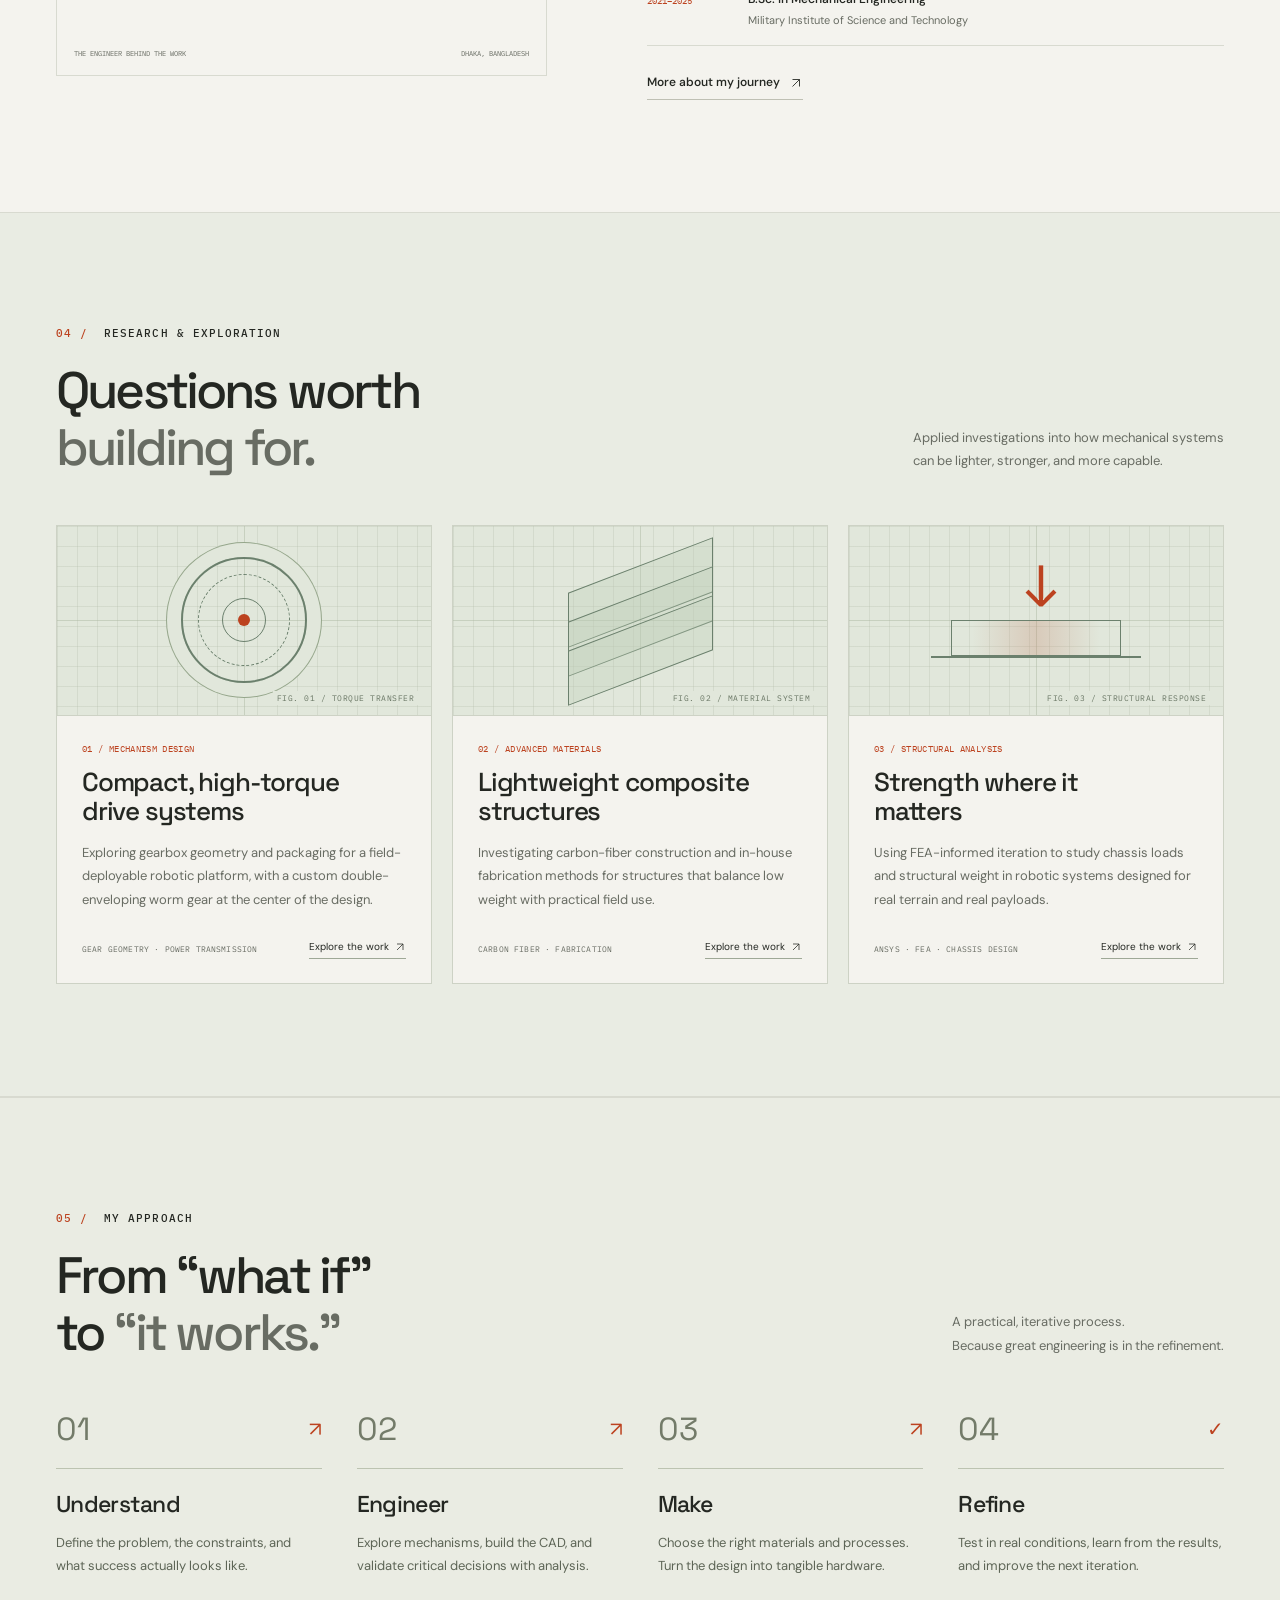
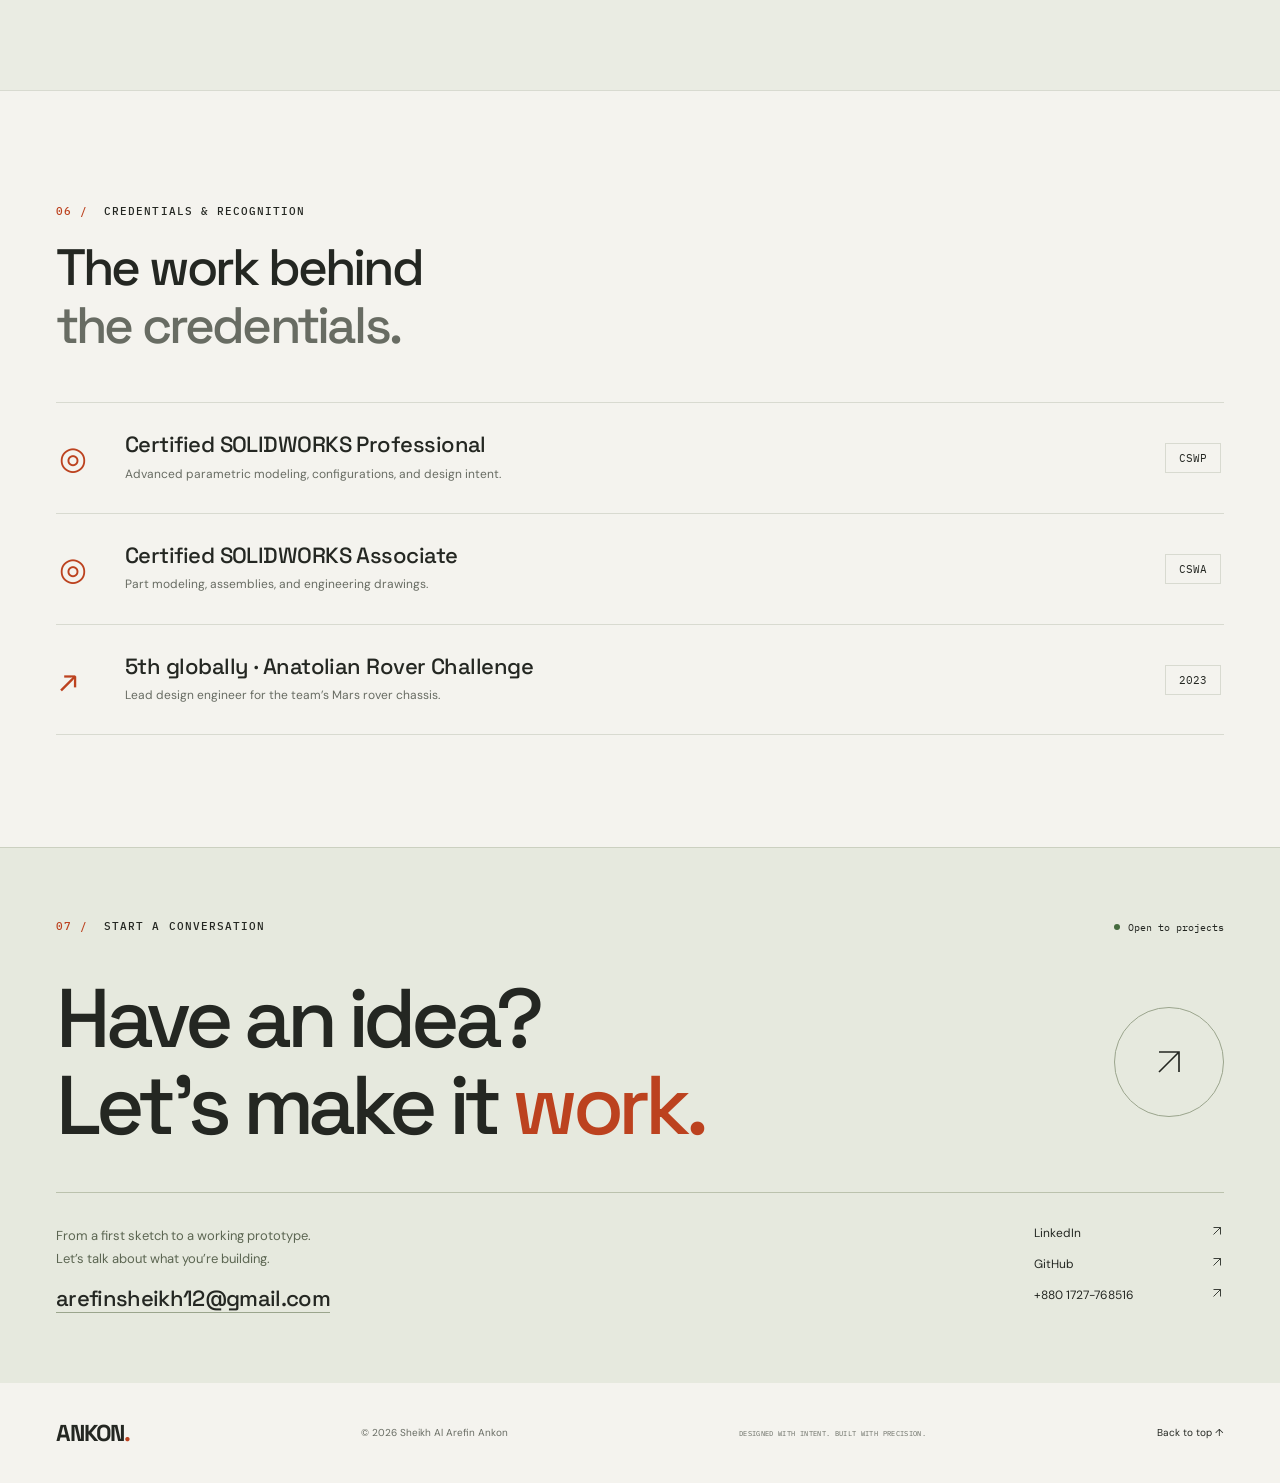
==== commit b6907133: "Swap gearbox and Mars rover project order" ====
--- a/index.html
+++ b/index.html
@@ -69,12 +69,12 @@
 <a class="work-image" href="projects/agv.html" aria-label="View Automated Guided Vehicle case study"><img src="images/agv.png" alt="Automated guided vehicle platform designed for industrial material handling" loading="lazy" width="920" height="730"><span class="image-index">PROJECT / 02</span><span class="image-arrow"><svg viewBox="0 0 24 24" fill="none" aria-hidden="true"><path d="M6 18 18 6M6 6h12v12"/></svg></span></a>
 <div class="work-meta"><span>INDUSTRIAL AUTOMATION</span><span>02 / 05</span></div><h3><a href="projects/agv.html">Automated Guided Vehicle</a></h3><p>A 100 kg payload platform, engineered around structural integrity, load distribution, and autonomous navigation.</p><div class="tags"><span>ANSYS FEA</span><span>Chassis design</span><span>SLAM integration</span></div></article>
 <article class="work-card reveal" data-category="robotics">
-<a class="work-image" href="projects/mars-rover.html" aria-label="View Mars Rover Chassis case study"><img src="images/ARC%2023.png" alt="Mars rover prototype with articulated suspension and a Bangladesh flag" loading="lazy" width="920" height="730"><span class="image-index">PROJECT / 03</span><span class="image-arrow"><svg viewBox="0 0 24 24" fill="none" aria-hidden="true"><path d="M6 18 18 6M6 6h12v12"/></svg></span><span class="image-award">5TH GLOBALLY / ARC ’23</span></a>
-<div class="work-meta"><span>ROBOTICS · COMPETITION</span><span>03 / 05</span></div><h3><a href="projects/mars-rover.html">Mars Rover Chassis</a></h3><p>A terrain-ready rover chassis that helped the team place fifth globally at the Anatolian Rover Challenge 2023.</p><div class="tags"><span>Structural design</span><span>FEA</span><span>ARC 2023</span></div></article>
+<a class="work-image" href="projects/double-enveloping-worm-gear.html" aria-label="View Double-Enveloping Worm Gear case study"><img src="images/gearbox/worm-and-wheel.jpeg" alt="Fabricated worm screw and bronze wheel for the EOD ROV actuator" loading="lazy" width="1920" height="2560"><span class="image-index">PROJECT / 03</span><span class="image-arrow"><svg viewBox="0 0 24 24" fill="none" aria-hidden="true"><path d="M6 18 18 6M6 6h12v12"/></svg></span></a>
+<div class="work-meta"><span>ROBOTICS · POWER TRANSMISSION</span><span>03 / 05</span></div><h3><a href="projects/double-enveloping-worm-gear.html">Double-Enveloping Worm Gear</a></h3><p>A compact high-torque gearbox developed for the light-platform EOD ROV arm, from geometry research to fabricated and bench-tested hardware.</p><div class="tags"><span>Gear design</span><span>Contact analysis</span><span>Actuation</span></div></article>
 <article class="work-card reveal" data-category="manufacturing">
 <a class="work-image" href="projects/titan-v3.html" aria-label="View Titan V3 3D Printer case study"><img src="images/Titan%20V-3.png" alt="Titan V3 large-format 3D printer with its mechanical frame and build chamber" loading="lazy" width="920" height="730"><span class="image-index">PROJECT / 04</span><span class="image-arrow"><svg viewBox="0 0 24 24" fill="none" aria-hidden="true"><path d="M6 18 18 6M6 6h12v12"/></svg></span></a>
 <div class="work-meta"><span>ADDITIVE MANUFACTURING</span><span>04 / 05</span></div><h3><a href="projects/titan-v3.html">Titan V3 3D Printer</a></h3><p>A large-format printer combining a 500 × 500 × 400 mm build volume with a carefully engineered frame and motion system.</p><div class="tags"><span>Machine design</span><span>Motion simulation</span><span>Manufacturing</span></div></article>
-<article class="work-card reveal" data-category="robotics"><a class="work-image" href="projects/double-enveloping-worm-gear.html" aria-label="View Double-Enveloping Worm Gear case study"><img src="images/gearbox/worm-and-wheel.jpeg" alt="Fabricated worm screw and bronze wheel for the EOD ROV actuator" loading="lazy" width="1920" height="2560"><span class="image-index">PROJECT / 05</span><span class="image-arrow"><svg viewBox="0 0 24 24" fill="none" aria-hidden="true"><path d="M6 18 18 6M6 6h12v12"/></svg></span></a><div class="work-meta"><span>ROBOTICS · POWER TRANSMISSION</span><span>05 / 05</span></div><h3><a href="projects/double-enveloping-worm-gear.html">Double-Enveloping Worm Gear</a></h3><p>A compact high-torque gearbox developed for the light-platform EOD ROV arm, from geometry research to fabricated and bench-tested hardware.</p><div class="tags"><span>Gear design</span><span>Contact analysis</span><span>Actuation</span></div></article></div>
+<article class="work-card reveal" data-category="robotics"><a class="work-image" href="projects/mars-rover.html" aria-label="View Mars Rover Chassis case study"><img src="images/ARC%2023.png" alt="Mars rover prototype with articulated suspension and a Bangladesh flag" loading="lazy" width="920" height="730"><span class="image-index">PROJECT / 05</span><span class="image-arrow"><svg viewBox="0 0 24 24" fill="none" aria-hidden="true"><path d="M6 18 18 6M6 6h12v12"/></svg></span><span class="image-award">5TH GLOBALLY / ARC ’23</span></a><div class="work-meta"><span>ROBOTICS · COMPETITION</span><span>05 / 05</span></div><h3><a href="projects/mars-rover.html">Mars Rover Chassis</a></h3><p>A terrain-ready rover chassis that helped the team place fifth globally at the Anatolian Rover Challenge 2023.</p><div class="tags"><span>Structural design</span><span>FEA</span><span>ARC 2023</span></div></article></div>
 </section>
 
 <section class="expertise-section section" id="services" aria-labelledby="services-title"><div class="shell">
